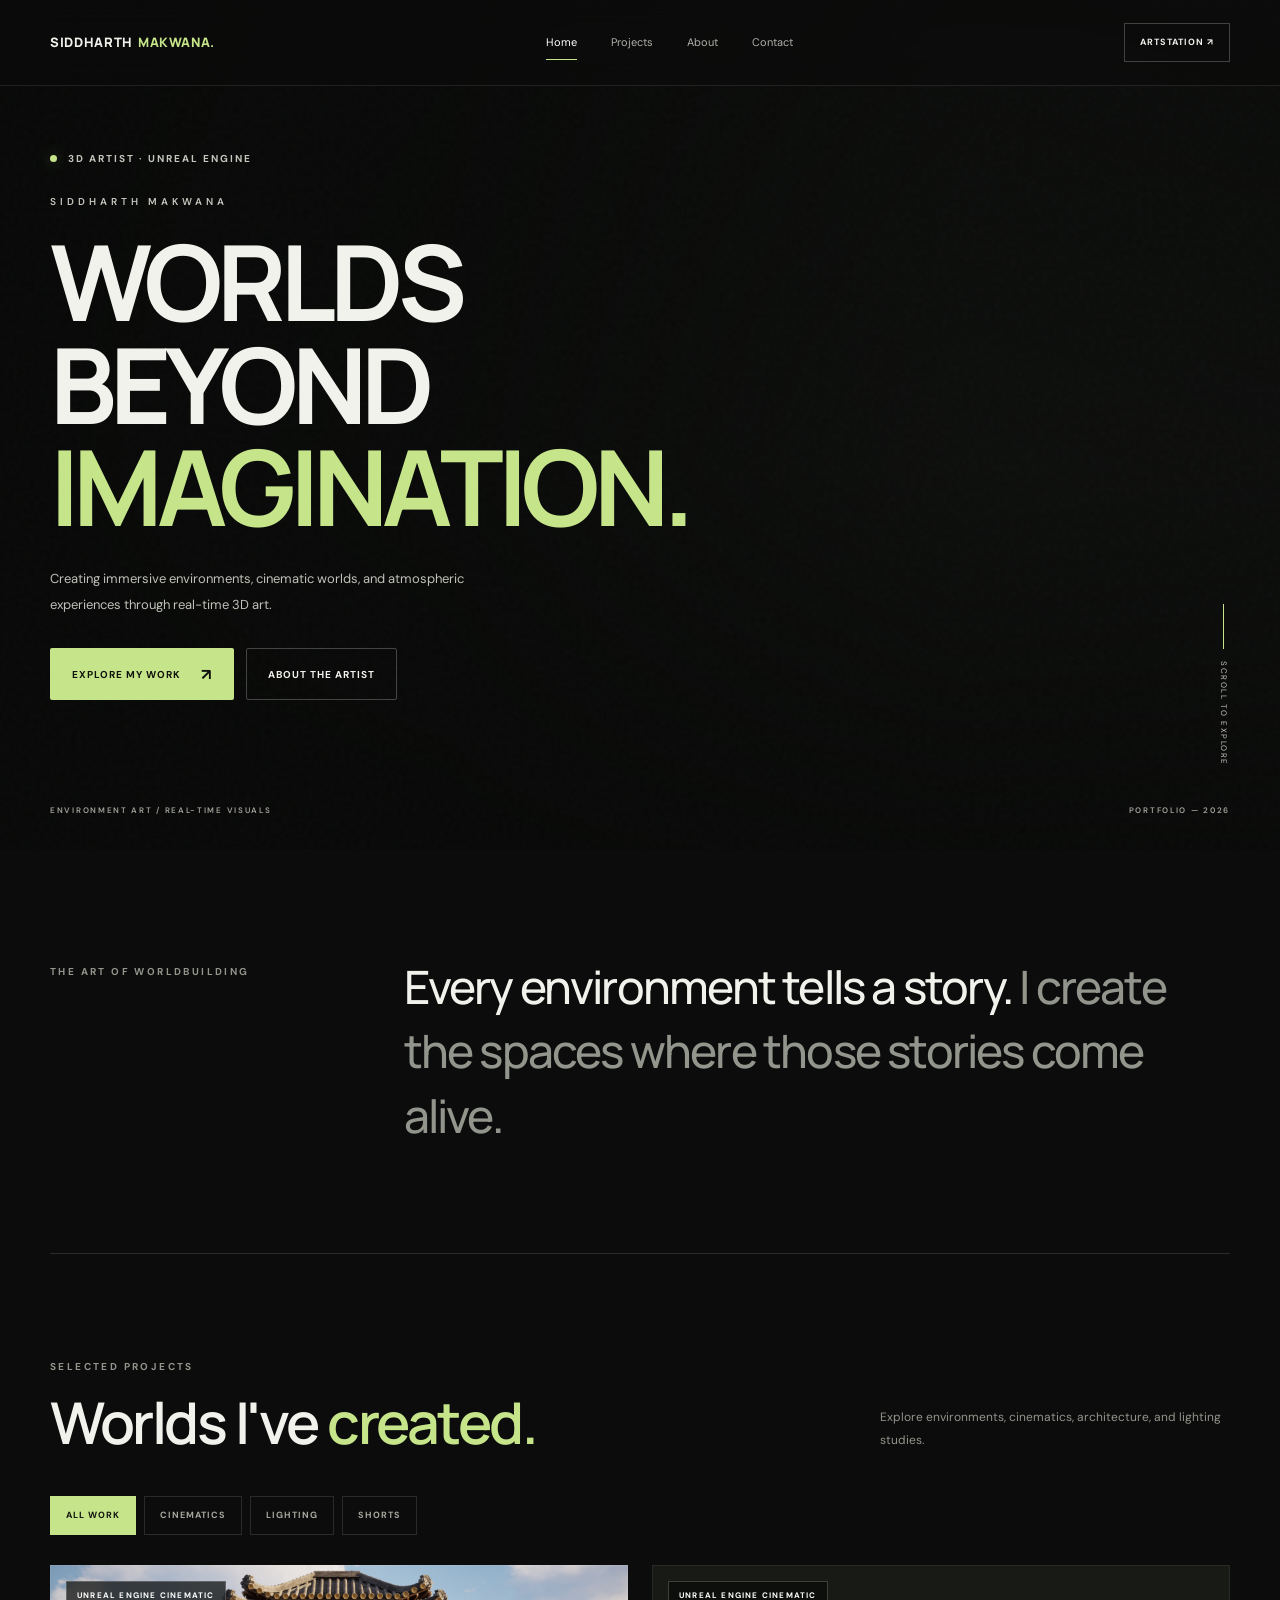
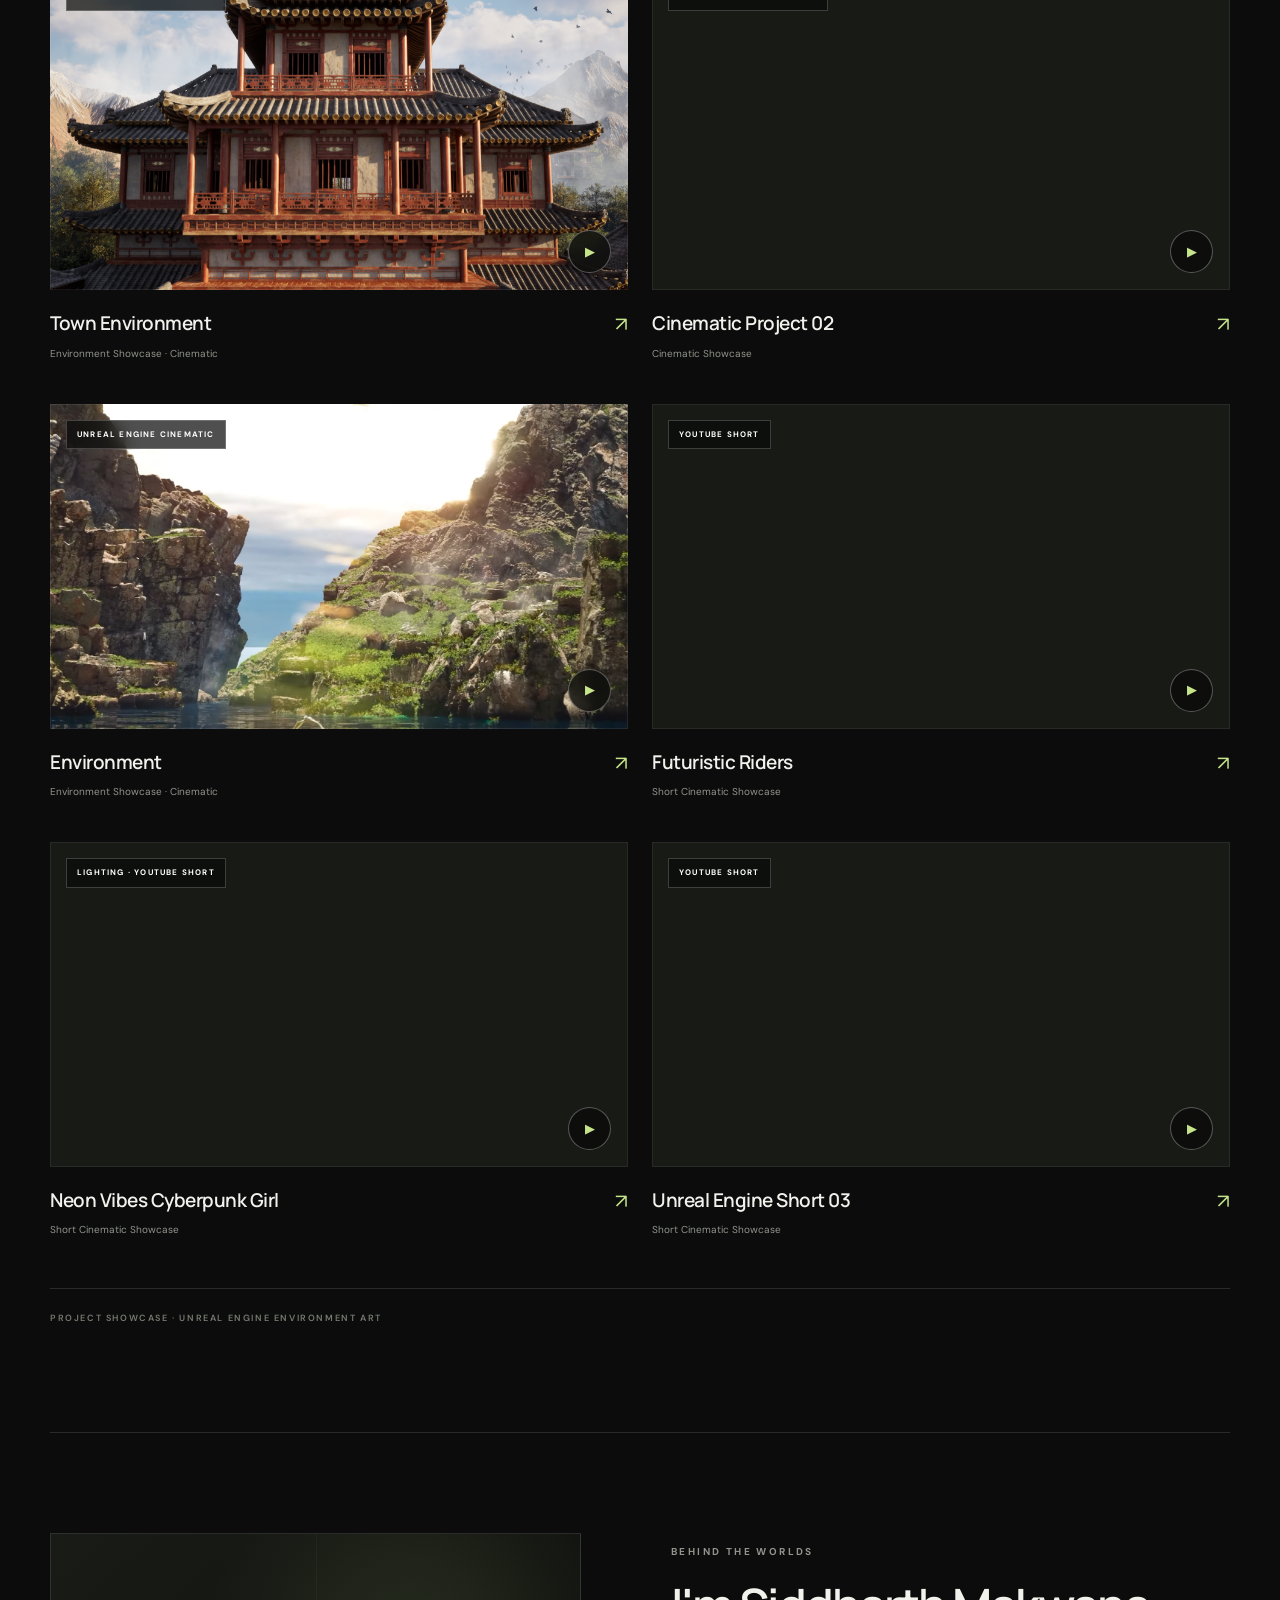
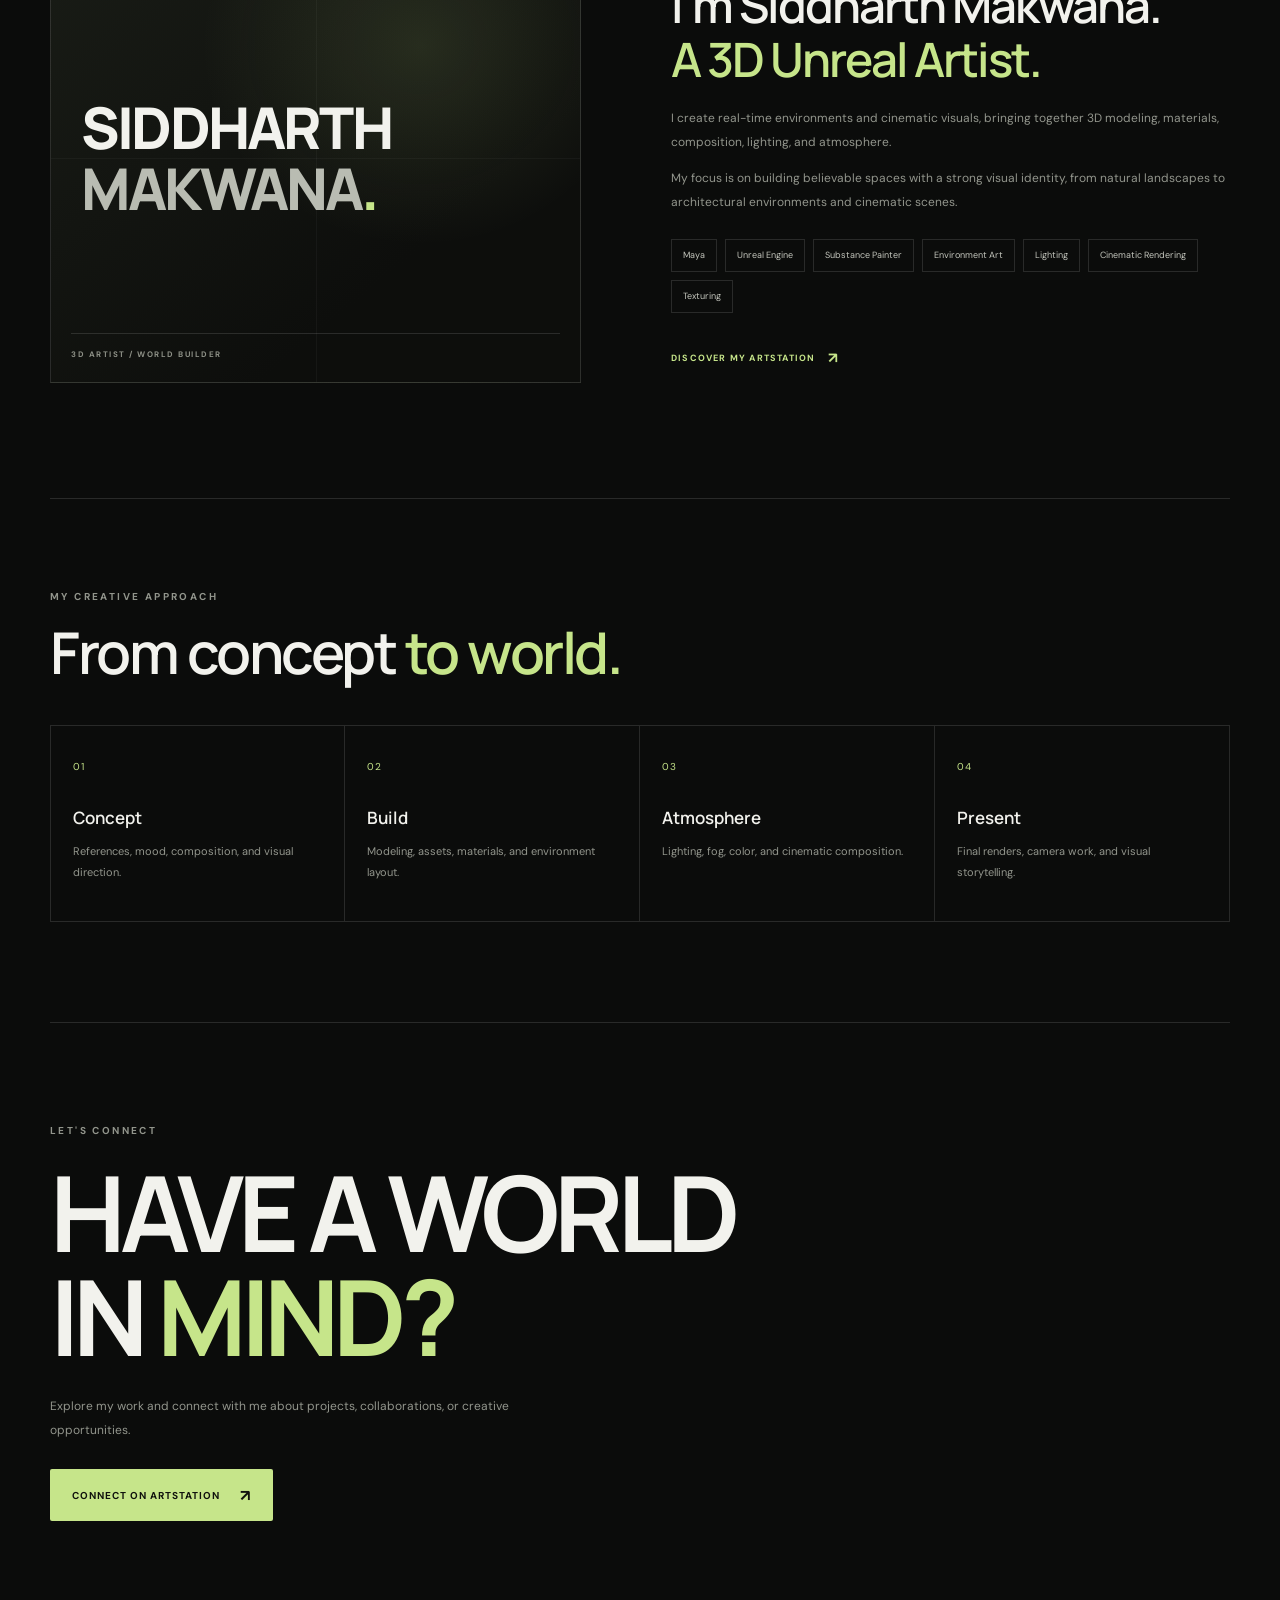
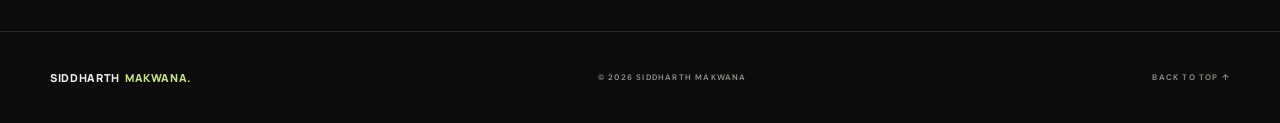
==== index.html @ 39c68ea1 "Initial portfolio upload" ====
<!DOCTYPE html>
<html lang="en">
<head>
  <meta charset="UTF-8">
  <meta name="viewport" content="width=device-width, initial-scale=1">
  <meta name="theme-color" content="#0b0c0b">
  <meta name="description" content="Siddharth Makwana — 3D Environment Artist specializing in Unreal Engine environments and cinematic visuals.">

  <title>Siddharth Makwana | 3D Environment Artist</title>

  <link rel="preconnect" href="https://fonts.googleapis.com">
  <link rel="preconnect" href="https://fonts.gstatic.com" crossorigin>
  <link href="https://fonts.googleapis.com/css2?family=DM+Sans:wght@400;500;600;700&family=Manrope:wght@400;500;600;700;800&display=swap" rel="stylesheet">

  <link rel="stylesheet" href="style.css">
  <script src="script.js" defer></script>
</head>

<body>

  <!-- Loading screen -->
  <div class="site-loader" id="siteLoader">
    <span class="loader-mark">
      SIDDHARTH <span>MAKWANA.</span>
    </span>
    <span class="loader-line"></span>
  </div>

  <!-- Navigation -->
  <header class="navbar">
    <a class="brand" href="#home" aria-label="Siddharth Makwana home">
      <span class="brand-first">SIDDHARTH</span>
      <span class="brand-last">MAKWANA.</span>
    </a>

    <button class="menu-toggle" id="menuToggle"
      aria-label="Open navigation" aria-expanded="false"
      aria-controls="navLinks">
      <span></span>
      <span></span>
    </button>

    <nav class="nav-links" id="navLinks">
      <a href="#home" class="nav-link active">Home</a>
      <a href="#work" class="nav-link">Projects</a>
      <a href="#about" class="nav-link">About</a>
      <a href="#contact" class="nav-link">Contact</a>
    </nav>

    <a class="nav-cta" href="https://www.artstation.com/sidhu3164"
      target="_blank" rel="noopener noreferrer">
      ARTSTATION ↗
    </a>
  </header>

  <main>

    <!-- Cinematic hero -->
    <section class="hero" id="home">
      <div class="hero-background"></div>
      <div class="hero-shade"></div>
      <div class="hero-grain"></div>

      <div class="hero-content">
        <div class="availability">
          <span class="status-dot"></span>
          3D ARTIST · UNREAL ENGINE
        </div>

        <p class="hero-name">SIDDHARTH MAKWANA</p>

        <h1>
          WORLDS<br>
          BEYOND<br>
          <span>IMAGINATION.</span>
        </h1>

        <p class="hero-description">
          Creating immersive environments, cinematic worlds,
          and atmospheric experiences through real-time 3D art.
        </p>

        <div class="hero-actions">
          <a href="#work" class="button button-light">
            EXPLORE MY WORK <span>↗</span>
          </a>
          <a href="#about" class="button button-ghost">
            ABOUT THE ARTIST
          </a>
        </div>
      </div>

      <div class="hero-caption">
        <span>ENVIRONMENT ART / REAL-TIME VISUALS</span>
        <span>PORTFOLIO — 2026</span>
      </div>

      <a href="#work" class="scroll-indicator">
        <span></span>
        SCROLL TO EXPLORE
      </a>
    </section>

    <!-- Introduction -->
    <section class="intro section-shell">
      <p class="eyebrow">THE ART OF WORLDBUILDING</p>
      <p class="intro-copy">
        Every environment tells a story.
        <span>I create the spaces where those stories come alive.</span>
      </p>
    </section>

    <!-- Project gallery -->
    <section class="work section-shell" id="work">
      <div class="section-heading">
        <div>
          <p class="eyebrow">SELECTED PROJECTS</p>
          <h2>Worlds I've <span>created.</span></h2>
        </div>
        <p class="section-description">
          Explore environments, cinematics, architecture,
          and lighting studies.
        </p>
      </div>

      <div class="filter-bar" id="filterBar" aria-label="Filter projects">
        <button class="filter-button active" data-filter="all" aria-pressed="true">ALL WORK</button>    
        <button class="filter-button" data-filter="cinematic" aria-pressed="false">CINEMATICS</button>
        <button class="filter-button" data-filter="lighting" aria-pressed="false">LIGHTING</button>
        <button class="filter-button" data-filter="shorts" aria-pressed="false">SHORTS</button>
      </div>

      <div class="project-grid" id="projectGrid"></div>

      <p class="gallery-note">
        PROJECT SHOWCASE · UNREAL ENGINE ENVIRONMENT ART
      </p>
    </section>

    <!-- Artist profile -->
    <section class="artist section-shell" id="about">
      <div class="artist-visual">
        <div class="artist-name-art">
          <span>SIDDHARTH</span>
          <span>MAKWANA<span class="accent">.</span></span>
        </div>
        <div class="artist-visual-label">3D ARTIST / WORLD BUILDER</div>
      </div>

      <div class="artist-copy">
        <p class="eyebrow">BEHIND THE WORLDS</p>
        <h2>
          I'm Siddharth Makwana.<br>
          <span>A 3D Unreal Artist.</span>
        </h2>

        <p>
          I create real-time environments and cinematic visuals,
          bringing together 3D modeling, materials, composition,
          lighting, and atmosphere.
        </p>

        <p>
          My focus is on building believable spaces with a strong
          visual identity, from natural landscapes to architectural
          environments and cinematic scenes.
        </p>

        <div class="skill-list">
          <span>Maya</span>
          <span>Unreal Engine</span>
          <span>Substance Painter</span>
          <span>Environment Art</span>
          <span>Lighting</span>
          <span>Cinematic Rendering</span>
          <span>Texturing</span>
        </div>

        <a class="text-link" href="https://www.artstation.com/sidhu3164"
          target="_blank" rel="noopener noreferrer">
          DISCOVER MY ARTSTATION <span>↗</span>
        </a>
      </div>
    </section>

    <!-- Creative process -->
    <section class="process section-shell" id="process">
      <div class="section-heading">
        <div>
          <p class="eyebrow">MY CREATIVE APPROACH</p>
          <h2>From concept <span>to world.</span></h2>
        </div>
      </div>

      <div class="process-grid">
        <article class="process-item">
          <span class="process-number">01</span>
          <h3>Concept</h3>
          <p>References, mood, composition, and visual direction.</p>
        </article>

        <article class="process-item">
          <span class="process-number">02</span>
          <h3>Build</h3>
          <p>Modeling, assets, materials, and environment layout.</p>
        </article>

        <article class="process-item">
          <span class="process-number">03</span>
          <h3>Atmosphere</h3>
          <p>Lighting, fog, color, and cinematic composition.</p>
        </article>

        <article class="process-item">
          <span class="process-number">04</span>
          <h3>Present</h3>
          <p>Final renders, camera work, and visual storytelling.</p>
        </article>
      </div>
    </section>

    <!-- Contact -->
    <section class="contact section-shell" id="contact">
      <p class="eyebrow">LET'S CONNECT</p>

      <h2>
        HAVE A WORLD<br>
        IN <span>MIND?</span>
      </h2>

      <p>
        Explore my work and connect with me about projects,
        collaborations, or creative opportunities.
      </p>

      <a class="button button-light"
        href="https://www.artstation.com/sidhu3164"
        target="_blank" rel="noopener noreferrer">
        CONNECT ON ARTSTATION <span>↗</span>
      </a>
    </section>

  </main>

  <!-- Footer -->
  <footer class="footer">
    <a class="brand footer-brand" href="#home">
      <span class="brand-first">SIDDHARTH</span>
      <span class="brand-last">MAKWANA.</span>
    </a>

    <p>© <span id="year"></span> SIDDHARTH MAKWANA</p>
    <a href="#home">BACK TO TOP ↑</a>
  </footer>

  <!-- Project preview modal -->
  <dialog class="project-dialog" id="projectDialog"
    aria-labelledby="dialogTitle">
    <div class="dialog-content">
      <button class="dialog-close" id="dialogClose"
        aria-label="Close project preview">✕</button>

      <img id="dialogImage" src="" alt="" hidden>

      <!-- YouTube replaces the local 3.46 GB video -->
      <iframe id="dialogYouTube"
        title="Town Environment Unreal Engine cinematic"
        src="about:blank"
        allow="autoplay; encrypted-media; picture-in-picture; gyroscope; accelerometer"
        referrerpolicy="strict-origin-when-cross-origin"
        allowfullscreen
        hidden></iframe>

      <div class="dialog-details">
        <p class="eyebrow" id="dialogCategory"></p>
        <h2 id="dialogTitle"></h2>
        <p id="dialogDescription"></p>
        <p class="dialog-tools" id="dialogTools"></p>
      </div>
    </div>
  </dialog>

</body>
</html>
---- style.css ----
/* ========================================
   ROOT & GLOBAL STYLES
   ======================================== */

:root {
  --bg: #0b0c0b;
  --surface: #121411;
  --surface-light: #191b17;
  --text: #f2f2ed;
  --muted: #92958c;
  --accent: #c6e58a;
  --border: rgba(255, 255, 255, 0.12);
  --heading: "Manrope", sans-serif;
  --body: "DM Sans", sans-serif;
  --width: 1280px;
}

* {
  box-sizing: border-box;
}

html {
  scroll-behavior: smooth;
  scroll-padding-top: 100px;
}

body {
  margin: 0;
  overflow-x: hidden;
  background: var(--bg);
  color: var(--text);
  font-family: var(--body);
  line-height: 1.7;
}

body.modal-open {
  overflow: hidden;
}

a {
  color: inherit;
  text-decoration: none;
}

button {
  font: inherit;
}

button,
a {
  -webkit-tap-highlight-color: transparent;
}

img {
  display: block;
  max-width: 100%;
}

[hidden] {
  display: none !important;
}

button:focus-visible,
a:focus-visible {
  outline: 2px solid var(--accent);
  outline-offset: 5px;
}

::selection {
  color: var(--bg);
  background: var(--accent);
}

h1,
h2,
h3,
p {
  overflow-wrap: anywhere;
}

h1,
h2,
h3 {
  font-family: var(--heading);
}

h2 {
  margin: 0;
  font-size: clamp(34px, 4.5vw, 59px);
  font-weight: 600;
  letter-spacing: -2.5px;
  line-height: 1.14;
}

h2 span {
  color: var(--accent);
}

.section-shell {
  width: min(var(--width), calc(100% - 100px));
  margin-inline: auto;
}

.eyebrow {
  margin: 0 0 20px;
  color: var(--muted);
  font-size: 10px;
  font-weight: 700;
  letter-spacing: 2.4px;
  line-height: 1.6;
}

/* ========================================
   BUTTONS
   ======================================== */

.button {
  display: inline-flex;
  min-height: 52px;
  align-items: center;
  justify-content: center;
  gap: 20px;
  padding: 0 21px;
  border: 1px solid transparent;
  border-radius: 2px;
  font-size: 10px;
  font-weight: 700;
  letter-spacing: 1px;
  transition:
    transform 0.25s ease,
    background 0.25s ease,
    border-color 0.25s ease;
}

.button:hover {
  transform: translateY(-3px);
}

.button span {
  font-size: 16px;
}

.button-light {
  color: #10120d;
  background: var(--accent);
}

.button-light:hover {
  background: #d8f4a6;
}

.button-ghost {
  border-color: rgba(255, 255, 255, 0.24);
  color: var(--text);
  background: transparent;
}

.button-ghost:hover {
  border-color: var(--accent);
}

/* ========================================
   LOADER
   ======================================== */

.site-loader {
  position: fixed;
  z-index: 1000;
  inset: 0;
  display: flex;
  flex-direction: column;
  align-items: center;
  justify-content: center;
  gap: 22px;
  background: var(--bg);
  transition: opacity 0.6s ease, visibility 0.6s ease;
}

.site-loader.is-hidden {
  visibility: hidden;
  opacity: 0;
  pointer-events: none;
}

.loader-mark {
  font-family: var(--heading);
  font-size: clamp(17px, 3vw, 25px);
  font-weight: 800;
  letter-spacing: 2px;
}

.loader-mark span {
  color: var(--accent);
}

.loader-line {
  width: 130px;
  height: 2px;
  overflow: hidden;
  background: #252820;
}

.loader-line::after {
  display: block;
  width: 45%;
  height: 100%;
  background: var(--accent);
  content: "";
  animation: loaderProgress 1.1s ease-in-out infinite alternate;
}

/* ========================================
   NAVIGATION
   ======================================== */

.navbar {
  position: absolute;
  z-index: 100;
  top: 0;
  left: 0;
  display: flex;
  width: 100%;
  min-height: 86px;
  align-items: center;
  justify-content: space-between;
  gap: 30px;
  padding: 0 max(50px, calc((100% - var(--width)) / 2));
  border-bottom: 1px solid rgba(255, 255, 255, 0.09);
  background: rgba(11, 12, 11, 0.48);
  backdrop-filter: blur(14px);
}

.brand {
  display: inline-flex;
  flex-shrink: 0;
  gap: 5px;
  font-family: var(--heading);
  font-size: 13px;
  font-weight: 800;
  letter-spacing: 0.65px;
  line-height: 1.3;
}

.brand-last {
  color: var(--accent);
}

.nav-links {
  display: flex;
  align-items: center;
  gap: 34px;
}

.nav-link {
  position: relative;
  padding: 10px 0;
  color: #b0b1aa;
  font-size: 11px;
  transition: color 0.2s ease;
}

.nav-link:hover,
.nav-link.active {
  color: white;
}

.nav-link.active::after {
  position: absolute;
  right: 0;
  bottom: 2px;
  left: 0;
  height: 1px;
  background: var(--accent);
  content: "";
}

.nav-cta {
  padding: 11px 15px;
  border: 1px solid rgba(255, 255, 255, 0.22);
  font-size: 9px;
  font-weight: 700;
  letter-spacing: 1px;
  transition: border-color 0.2s ease, color 0.2s ease;
}

.nav-cta:hover {
  border-color: var(--accent);
  color: var(--accent);
}

.menu-toggle {
  display: none;
  width: 42px;
  height: 42px;
  padding: 9px;
  border: 1px solid var(--border);
  background: rgba(0, 0, 0, 0.2);
  cursor: pointer;
}

.menu-toggle span {
  display: block;
  height: 1px;
  margin: 6px 0;
  background: white;
}

/* ========================================
   HERO
   ======================================== */

.hero {
  position: relative;
  display: flex;
  min-height: min(850px, 100svh);
  align-items: center;
  overflow: hidden;
  padding: 145px max(50px, calc((100% - var(--width)) / 2));
  isolation: isolate;
  background: #10120f;
}

.hero-background {
  position: absolute;
  z-index: -3;
  inset: 0;
  background:
    url("https://images.unsplash.com/photo-1519608487953-e999c86e7455?auto=format&fit=crop&w=2400&q=90")
    center 48% / cover no-repeat;
  transform: scale(1.02);
  animation: heroZoom 1.8s ease-out both;
}

.hero-shade {
  position: absolute;
  z-index: -2;
  inset: 0;
  background:
    linear-gradient(
      90deg,
      rgba(7, 8, 7, 0.97) 0%,
      rgba(7, 8, 7, 0.84) 35%,
      rgba(7, 8, 7, 0.36) 75%,
      rgba(7, 8, 7, 0.42) 100%
    ),
    linear-gradient(
      0deg,
      rgba(7, 8, 7, 0.84),
      transparent 45%,
      rgba(7, 8, 7, 0.4)
    );
}

.hero-grain {
  position: absolute;
  z-index: -1;
  inset: 0;
  opacity: 0.12;
  pointer-events: none;
  background-image: url("data:image/svg+xml,%3Csvg viewBox='0 0 180 180' xmlns='http://www.w3.org/2000/svg'%3E%3Cfilter id='n'%3E%3CfeTurbulence type='fractalNoise' baseFrequency='.9' numOctaves='3' stitchTiles='stitch'/%3E%3C/filter%3E%3Crect width='100%25' height='100%25' filter='url(%23n)' opacity='.22'/%3E%3C/svg%3E");
}

.hero-content {
  position: relative;
  z-index: 2;
  width: min(790px, 100%);
  animation: heroTextIn 0.9s ease both;
}

.availability {
  display: flex;
  align-items: center;
  gap: 11px;
  margin-bottom: 26px;
  color: #c5c7be;
  font-size: 10px;
  font-weight: 700;
  letter-spacing: 2px;
}

.status-dot {
  width: 7px;
  height: 7px;
  flex: 0 0 7px;
  border-radius: 50%;
  background: var(--accent);
  box-shadow: 0 0 15px rgba(198, 229, 138, 0.4);
}

.hero-name {
  margin: 0 0 20px;
  color: #c5c7be;
  font-size: 10px;
  font-weight: 600;
  letter-spacing: 4px;
}

.hero h1 {
  margin: 0;
  font-size: clamp(60px, 8.2vw, 112px);
  font-weight: 700;
  letter-spacing: -6px;
  line-height: 0.98;
}

.hero h1 span {
  color: var(--accent);
}

.hero-description {
  max-width: 475px;
  margin: 28px 0 30px;
  color: #c0c1ba;
  font-size: 13px;
  line-height: 2;
}

.hero-actions {
  display: flex;
  flex-wrap: wrap;
  gap: 12px;
}

.hero-caption {
  position: absolute;
  right: max(50px, calc((100% - var(--width)) / 2));
  bottom: 32px;
  left: max(50px, calc((100% - var(--width)) / 2));
  display: flex;
  justify-content: space-between;
  gap: 20px;
  color: #a2a49b;
  font-size: 8px;
  font-weight: 600;
  letter-spacing: 1.7px;
}

.scroll-indicator {
  position: absolute;
  right: max(50px, calc((100% - var(--width)) / 2));
  bottom: 85px;
  display: flex;
  align-items: center;
  gap: 12px;
  color: #c5c7be;
  font-size: 8px;
  letter-spacing: 1.5px;
  writing-mode: vertical-rl;
}

.scroll-indicator span {
  width: 1px;
  height: 45px;
  background: var(--accent);
}

/* ========================================
   INTRODUCTION
   ======================================== */

.intro {
  display: grid;
  grid-template-columns: 0.55fr 1.45fr;
  align-items: start;
  gap: 40px;
  padding-block: 105px;
  border-bottom: 1px solid var(--border);
}

.intro .eyebrow {
  margin-top: 9px;
}

.intro-copy {
  max-width: 800px;
  margin: 0;
  font-family: var(--heading);
  font-size: clamp(26px, 3.8vw, 46px);
  font-weight: 500;
  letter-spacing: -1.8px;
  line-height: 1.4;
}

.intro-copy span {
  color: var(--muted);
}

/* ========================================
   PROJECT GALLERY
   ======================================== */

.work {
  padding-block: 105px;
}

.section-heading {
  display: flex;
  align-items: flex-end;
  justify-content: space-between;
  gap: 40px;
  margin-bottom: 40px;
}

.section-heading .eyebrow {
  margin-bottom: 15px;
}

.section-description {
  max-width: 350px;
  margin: 0 0 4px;
  color: var(--muted);
  font-size: 12px;
  line-height: 1.9;
}

.filter-bar {
  display: flex;
  flex-wrap: wrap;
  gap: 8px;
  margin-bottom: 30px;
}

.filter-button {
  padding: 11px 15px;
  border: 1px solid var(--border);
  color: #a6a89f;
  background: transparent;
  font-size: 9px;
  font-weight: 700;
  letter-spacing: 1px;
  cursor: pointer;
  transition:
    color 0.2s ease,
    border-color 0.2s ease,
    background 0.2s ease;
}

.filter-button:hover {
  border-color: rgba(198, 229, 138, 0.6);
  color: white;
}

.filter-button.active {
  border-color: var(--accent);
  color: #11130e;
  background: var(--accent);
}

.project-grid {
  display: grid;
  grid-template-columns: repeat(2, minmax(0, 1fr));
  gap: 42px 24px;
}

.project-card {
  min-width: 0;
  animation: cardIn 0.45s ease both;
}

.project-open {
  display: block;
  width: 100%;
  padding: 0;
  border: 0;
  color: inherit;
  text-align: left;
  background: transparent;
  cursor: pointer;
}

/* Default gallery thumbnails: landscape 16:9 */

.project-thumbnail {
  position: relative;
  width: 100%;
  aspect-ratio: 16 / 9;
  overflow: hidden;
  background: #181a16;
}

/* Shorts filter: portrait 9:16 */

body.shorts-filter-active .project-thumbnail {
  aspect-ratio: 9 / 16;
}

.project-thumbnail img {
  display: block;
  width: 100%;
  height: 100%;
  object-fit: cover;
  object-position: center;
  transition:
    transform 0.7s cubic-bezier(0.2, 0.65, 0.3, 1),
    opacity 0.3s ease;
}

.project-open:hover .project-thumbnail img {
  transform: scale(1.045);
}

.project-thumbnail::after {
  position: absolute;
  inset: 0;
  border: 1px solid rgba(255, 255, 255, 0.07);
  content: "";
  pointer-events: none;
}

.project-type {
  position: absolute;
  z-index: 2;
  top: 16px;
  left: 16px;
  max-width: calc(100% - 32px);
  padding: 7px 10px;
  border: 1px solid rgba(255, 255, 255, 0.2);
  color: white;
  background: rgba(11, 12, 11, 0.72);
  font-size: 8px;
  font-weight: 700;
  letter-spacing: 1.2px;
  backdrop-filter: blur(8px);
}

.project-overlay {
  position: absolute;
  inset: 0;
  display: grid;
  place-items: center;
  background: rgba(7, 8, 7, 0.3);
  opacity: 0;
  transition: opacity 0.3s ease;
}

.project-open:hover .project-overlay,
.project-open:focus-visible .project-overlay {
  opacity: 1;
}

.view-project {
  display: grid;
  width: 52px;
  height: 52px;
  place-items: center;
  border: 1px solid rgba(255, 255, 255, 0.7);
  border-radius: 50%;
  color: white;
  font-size: 22px;
}

.play-indicator {
  position: absolute;
  z-index: 2;
  right: 17px;
  bottom: 17px;
  display: grid;
  width: 43px;
  height: 43px;
  place-items: center;
  border: 1px solid rgba(255, 255, 255, 0.3);
  border-radius: 50%;
  color: var(--accent);
  background: rgba(11, 12, 11, 0.78);
  font-size: 13px;
  backdrop-filter: blur(8px);
}

.project-info {
  display: flex;
  align-items: flex-start;
  justify-content: space-between;
  gap: 20px;
  padding-top: 17px;
}

.project-info h3 {
  margin: 0;
  font-size: 19px;
  font-weight: 600;
  letter-spacing: -0.5px;
}

.project-info p {
  margin: 5px 0 0;
  color: var(--muted);
  font-size: 10px;
}

.project-arrow {
  flex-shrink: 0;
  color: var(--accent);
  font-size: 20px;
  transition: transform 0.2s ease;
}

.project-open:hover .project-arrow {
  transform: translate(3px, -3px);
}

.gallery-note {
  margin: 50px 0 0;
  padding-top: 22px;
  border-top: 1px solid var(--border);
  color: #777a70;
  font-size: 9px;
  font-weight: 600;
  letter-spacing: 1.6px;
}

/* ========================================
   ARTIST PROFILE
   ======================================== */

.artist {
  display: grid;
  grid-template-columns: 0.95fr 1fr;
  align-items: center;
  gap: 90px;
  padding-block: 100px 115px;
  border-top: 1px solid var(--border);
}

.artist-visual {
  position: relative;
  display: flex;
  min-height: 450px;
  flex-direction: column;
  justify-content: center;
  overflow: hidden;
  padding: 30px;
  border: 1px solid var(--border);
  background:
    radial-gradient(
      ellipse at 70% 25%,
      rgba(198, 229, 138, 0.12),
      transparent 42%
    ),
    linear-gradient(140deg, #191c16, #0d0e0c 70%);
}

.artist-visual::before {
  position: absolute;
  inset: 0 0 0 50%;
  border-left: 1px solid rgba(255, 255, 255, 0.035);
  content: "";
}

.artist-visual::after {
  position: absolute;
  top: 50%;
  right: 0;
  left: 0;
  border-top: 1px solid rgba(255, 255, 255, 0.035);
  content: "";
}

.artist-name-art {
  position: relative;
  z-index: 1;
  display: flex;
  flex-direction: column;
  font-family: var(--heading);
  font-size: clamp(31px, 4.5vw, 59px);
  font-weight: 800;
  letter-spacing: -2.8px;
  line-height: 1.05;
}

.artist-name-art > span:nth-child(2) {
  color: #b9bcb2;
}

.artist-name-art .accent {
  color: var(--accent);
}

.artist-visual-label {
  position: absolute;
  right: 20px;
  bottom: 20px;
  left: 20px;
  padding-top: 14px;
  border-top: 1px solid var(--border);
  color: #8e9187;
  font-size: 8px;
  font-weight: 700;
  letter-spacing: 1.5px;
}

.artist-copy .eyebrow {
  margin-bottom: 18px;
}

.artist-copy h2 {
  font-size: clamp(32px, 3.7vw, 48px);
  letter-spacing: -2px;
}

.artist-copy > p:not(.eyebrow) {
  color: var(--muted);
  font-size: 12px;
  line-height: 2;
}

.artist-copy > p:nth-of-type(2) {
  margin-top: 20px;
}

.skill-list {
  display: flex;
  flex-wrap: wrap;
  gap: 8px;
  margin: 25px 0 29px;
}

.skill-list span {
  padding: 8px 11px;
  border: 1px solid var(--border);
  color: #c4c6bd;
  font-size: 9px;
}

.text-link {
  display: inline-flex;
  align-items: center;
  gap: 13px;
  color: var(--accent);
  font-size: 9px;
  font-weight: 700;
  letter-spacing: 1.2px;
}

.text-link span {
  font-size: 15px;
}

/* ========================================
   PROCESS
   ======================================== */

.process {
  padding-block: 90px 100px;
  border-top: 1px solid var(--border);
}

.process-grid {
  display: grid;
  grid-template-columns: repeat(4, minmax(0, 1fr));
  margin-top: 38px;
  border-block: 1px solid var(--border);
}

.process-item {
  min-height: 195px;
  padding: 25px 22px;
  border-right: 1px solid var(--border);
  transition: background 0.25s ease;
}

.process-item:first-child {
  border-left: 1px solid var(--border);
}

.process-item:hover {
  background: rgba(198, 229, 138, 0.035);
}

.process-number {
  color: var(--accent);
  font-size: 10px;
  letter-spacing: 1px;
}

.process-item h3 {
  margin: 25px 0 9px;
  font-size: 17px;
  font-weight: 600;
}

.process-item p {
  margin: 0;
  color: var(--muted);
  font-size: 11px;
  line-height: 1.9;
}

/* ========================================
   CONTACT
   ======================================== */

.contact {
  padding-block: 100px 110px;
  border-top: 1px solid var(--border);
}

.contact .eyebrow {
  margin-bottom: 22px;
}

.contact h2 {
  font-size: clamp(58px, 8.5vw, 105px);
  font-weight: 700;
  letter-spacing: -6px;
  line-height: 0.99;
}

.contact > p:not(.eyebrow) {
  max-width: 460px;
  margin: 25px 0 27px;
  color: var(--muted);
  font-size: 12px;
  line-height: 2;
}

/* ========================================
   FOOTER
   ======================================== */

.footer {
  display: flex;
  min-height: 92px;
  align-items: center;
  justify-content: space-between;
  gap: 20px;
  padding: 20px max(50px, calc((100% - var(--width)) / 2));
  border-top: 1px solid var(--border);
}

.footer p,
.footer > a:last-child {
  margin: 0;
  color: var(--muted);
  font-size: 8px;
  font-weight: 600;
  letter-spacing: 1.2px;
}

.footer > a:last-child:hover {
  color: var(--accent);
}

.footer-brand {
  font-size: 11px;
}

/* ========================================
   VIDEO PREVIEW MODAL
   ======================================== */

.project-dialog {
  width: min(900px, calc(100% - 32px));
  max-width: none;
  max-height: 90vh;
  padding: 0;
  overflow: auto;
  border: 1px solid rgba(255, 255, 255, 0.15);
  color: var(--text);
  background: #10110f;
}

.project-dialog::backdrop {
  background: rgba(0, 0, 0, 0.88);
  backdrop-filter: blur(9px);
}

.dialog-content {
  position: relative;
}

.dialog-close {
  position: absolute;
  z-index: 5;
  top: 14px;
  right: 14px;
  display: grid;
  width: 38px;
  height: 38px;
  place-items: center;
  border: 1px solid rgba(255, 255, 255, 0.3);
  border-radius: 50%;
  color: white;
  background: rgba(0, 0, 0, 0.75);
  font-size: 15px;
  cursor: pointer;
}

#dialogImage,
#dialogYouTube {
  display: block;
  width: 100%;
  aspect-ratio: 16 / 9;
  height: auto;
  border: 0;
  background: #080908;
  object-fit: contain;
}

/* Portrait aspect ratio applies only to the video modal. */

#dialogYouTube.short-video {
  width: min(400px, 90vw);
  aspect-ratio: 9 / 16;
  height: auto;
  margin-inline: auto;
}

#dialogYouTube[hidden],
#dialogImage[hidden] {
  display: none !important;
}

.dialog-details {
  padding: 27px 30px 32px;
}

.dialog-details .eyebrow {
  margin-bottom: 12px;
}

.dialog-details h2 {
  font-size: clamp(26px, 4vw, 39px);
  letter-spacing: -1.5px;
}

.dialog-details > p:not(.eyebrow):not(.dialog-tools) {
  color: var(--muted);
  font-size: 12px;
  line-height: 1.9;
}

.dialog-tools {
  margin: 15px 0 0;
  color: var(--accent);
  font-size: 10px;
  line-height: 1.8;
}

/* ========================================
   ANIMATIONS
   ======================================== */

@keyframes loaderProgress {
  from {
    transform: translateX(-110%);
  }

  to {
    transform: translateX(220%);
  }
}

@keyframes heroZoom {
  from {
    transform: scale(1.07);
  }

  to {
    transform: scale(1.02);
  }
}

@keyframes heroTextIn {
  from {
    opacity: 0;
    transform: translateY(15px);
  }

  to {
    opacity: 1;
    transform: translateY(0);
  }
}

@keyframes cardIn {
  from {
    opacity: 0;
    transform: translateY(10px);
  }

  to {
    opacity: 1;
    transform: translateY(0);
  }
}

/* ========================================
   TABLET
   ======================================== */

@media (max-width: 1000px) {
  .section-shell {
    width: calc(100% - 60px);
  }

  .navbar {
    padding-inline: 30px;
  }

  .hero {
    padding-right: 60px;
    padding-left: 60px;
  }

  .hero-caption {
    right: 60px;
    left: 60px;
  }

  .scroll-indicator {
    right: 25px;
  }

  .artist {
    gap: 45px;
  }

  .artist-visual {
    min-height: 380px;
  }

  .process-grid {
    grid-template-columns: repeat(2, minmax(0, 1fr));
  }

  .process-item:nth-child(3) {
    border-left: 1px solid var(--border);
  }

  .process-item:nth-child(n + 3) {
    border-top: 1px solid var(--border);
  }
}

/* ========================================
   MOBILE
   ======================================== */

@media (max-width: 700px) {
  html {
    scroll-padding-top: 75px;
  }

  .section-shell {
    width: calc(100% - 36px);
  }

  .navbar {
    min-height: 72px;
    padding-inline: 18px;
    gap: 12px;
  }

  .brand {
    font-size: 11px;
    gap: 4px;
  }

  .menu-toggle {
    display: block;
    margin-left: auto;
  }

  .nav-cta {
    display: none;
  }

  .nav-links {
    position: absolute;
    top: 100%;
    right: 0;
    left: 0;
    display: none;
    flex-direction: column;
    align-items: stretch;
    gap: 0;
    padding: 10px 18px 20px;
    border-bottom: 1px solid var(--border);
    background: rgba(11, 12, 11, 0.98);
  }

  .nav-links.is-open {
    display: flex;
  }

  .nav-link {
    padding: 13px 0;
    border-bottom: 1px solid rgba(255, 255, 255, 0.06);
  }

  .nav-link.active::after {
    right: auto;
    width: 28px;
  }

  .hero {
    min-height: 100svh;
    align-items: center;
    padding: 130px 22px 135px;
  }

  .hero-background {
    background-position: 58% center;
  }

  .hero-shade {
    background:
      linear-gradient(
        90deg,
        rgba(7, 8, 7, 0.9),
        rgba(7, 8, 7, 0.43)
      ),
      linear-gradient(
        0deg,
        rgba(7, 8, 7, 0.88),
        transparent 75%
      );
  }

  .availability {
    font-size: 8px;
    letter-spacing: 1.5px;
  }

  .hero-name {
    font-size: 8px;
    letter-spacing: 2.5px;
  }

  .hero h1 {
    font-size: clamp(47px, 12vw, 74px);
    letter-spacing: -3px;
  }

  .hero-description {
    max-width: 360px;
    font-size: 12px;
  }

  .hero-actions {
    align-items: flex-start;
    flex-direction: column;
  }

  .hero-caption {
    right: 20px;
    bottom: 23px;
    left: 20px;
    font-size: 7px;
    letter-spacing: 1px;
  }

  .scroll-indicator {
    right: 18px;
    bottom: 105px;
    font-size: 7px;
  }

  .intro {
    grid-template-columns: 1fr;
    gap: 12px;
    padding-block: 70px;
  }

  .intro-copy {
    font-size: clamp(27px, 7.5vw, 39px);
    letter-spacing: -1px;
  }

  .work {
    padding-block: 75px;
  }

  .section-heading {
    display: block;
    margin-bottom: 28px;
  }

  .section-description {
    margin-top: 18px;
  }

  .filter-bar {
    gap: 7px;
    margin-bottom: 24px;
  }

  .filter-button {
    padding: 9px 10px;
    font-size: 8px;
    letter-spacing: 0.7px;
  }

  .project-grid {
    grid-template-columns: 1fr;
    gap: 30px;
  }

  /* Mobile default gallery thumbnails remain landscape. */

  .project-thumbnail {
    aspect-ratio: 16 / 9;
  }

  /* Shorts remain portrait on mobile. */

  body.shorts-filter-active .project-thumbnail {
    aspect-ratio: 9 / 16;
  }

  .project-info h3 {
    font-size: 17px;
  }

  .gallery-note {
    font-size: 8px;
    line-height: 1.9;
  }

  .artist {
    grid-template-columns: 1fr;
    gap: 40px;
    padding-block: 75px 80px;
  }

  .artist-visual {
    min-height: 310px;
    padding: 22px;
  }

  .artist-name-art {
    font-size: clamp(38px, 10vw, 55px);
  }

  .artist-copy h2 {
    font-size: clamp(31px, 8vw, 42px);
  }

  .process {
    padding-block: 75px;
  }

  .process-grid {
    grid-template-columns: 1fr;
    margin-top: 27px;
  }

  .process-item,
  .process-item:first-child,
  .process-item:nth-child(3) {
    min-height: auto;
    padding: 21px 17px;
    border: 0;
    border-bottom: 1px solid var(--border);
  }

  .process-item:last-child {
    border-bottom: 0;
  }

  .process-item h3 {
    margin-top: 12px;
  }

  .contact {
    padding-block: 75px 80px;
  }

  .contact h2 {
    font-size: clamp(49px, 12vw, 74px);
    letter-spacing: -3px;
  }

  .footer {
    align-items: flex-start;
    flex-direction: column;
    gap: 12px;
    padding: 25px 18px;
  }

  .footer p {
    order: 3;
  }

  .dialog-details {
    padding: 22px 18px 25px;
  }

  .dialog-close {
    top: 8px;
    right: 8px;
    width: 33px;
    height: 33px;
  }

  #dialogYouTube.short-video {
    width: min(400px, 100%);
  }
}

/* ========================================
   ACCESSIBILITY
   ======================================== */

@media (prefers-reduced-motion: reduce) {
  *,
  *::before,
  *::after {
    scroll-behavior: auto !important;
    animation-duration: 0.01ms !important;
    animation-iteration-count: 1 !important;
    transition-duration: 0.01ms !important;
  }
}
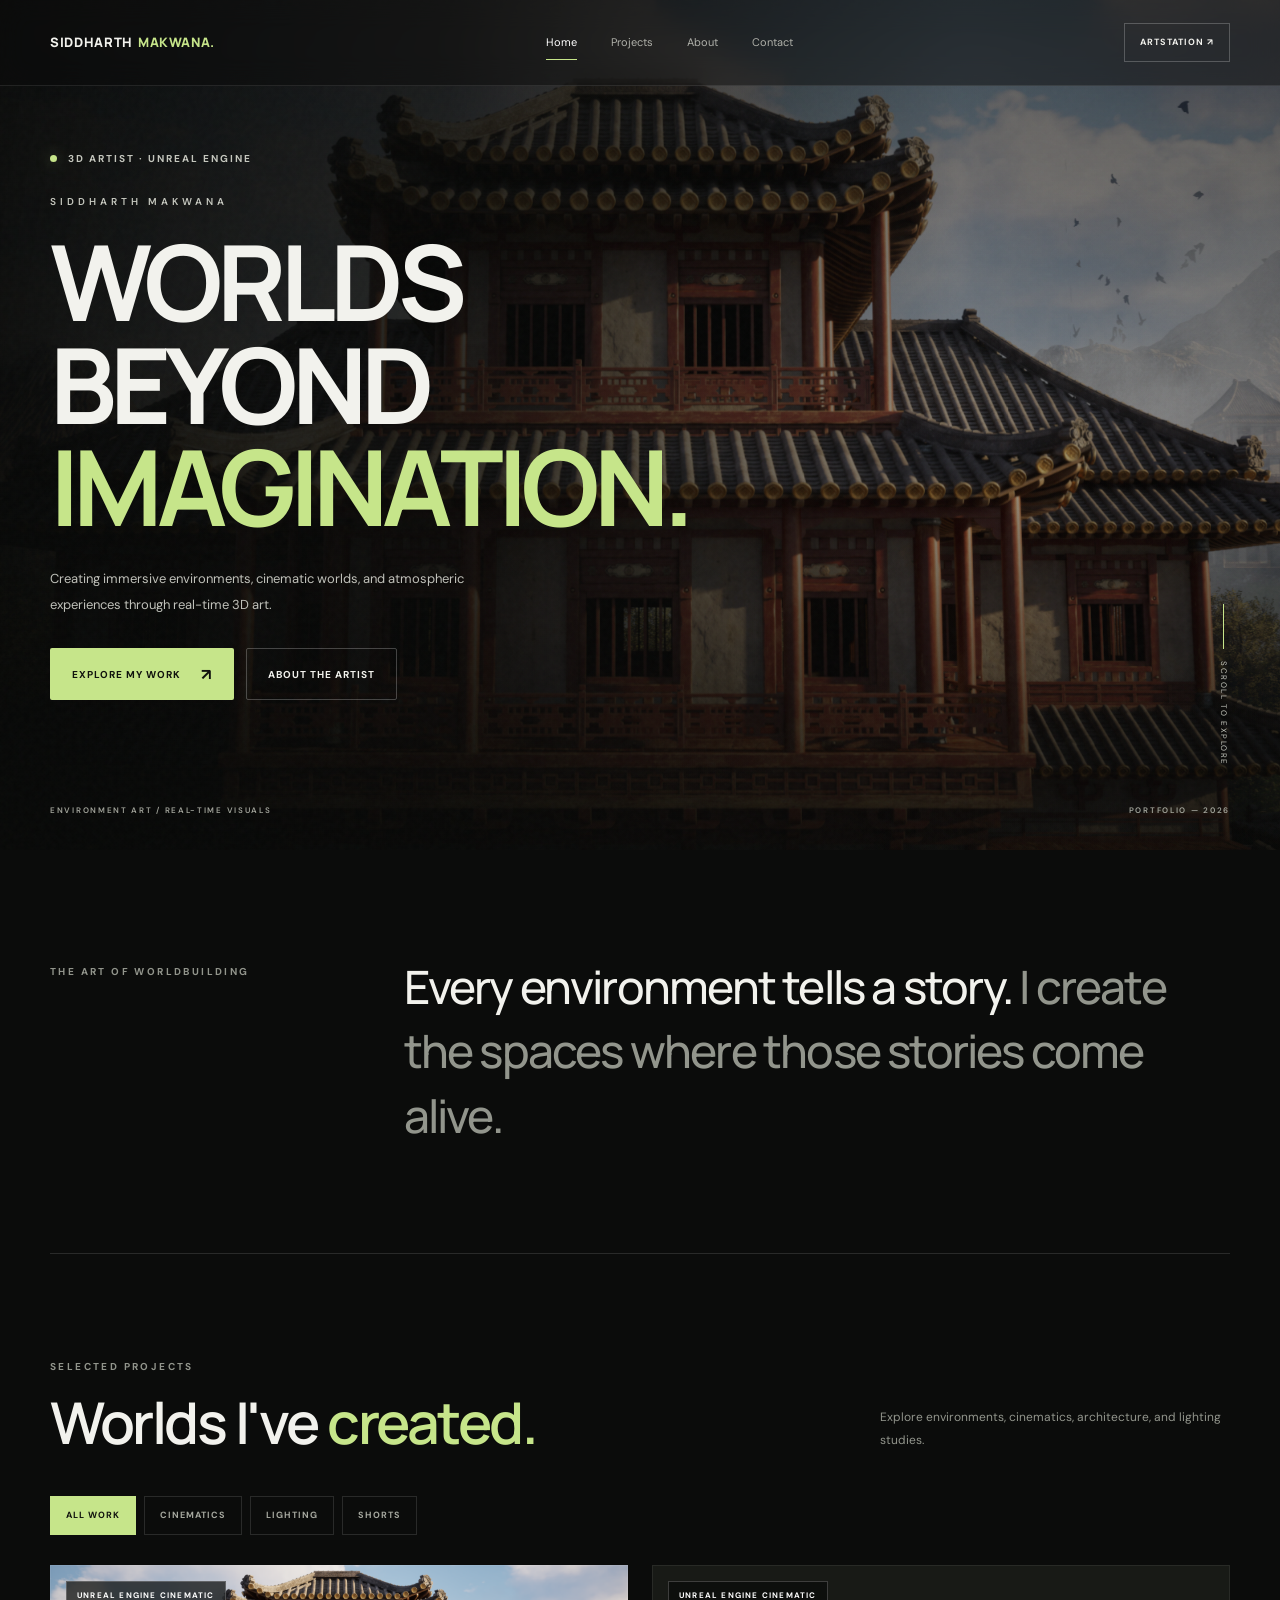
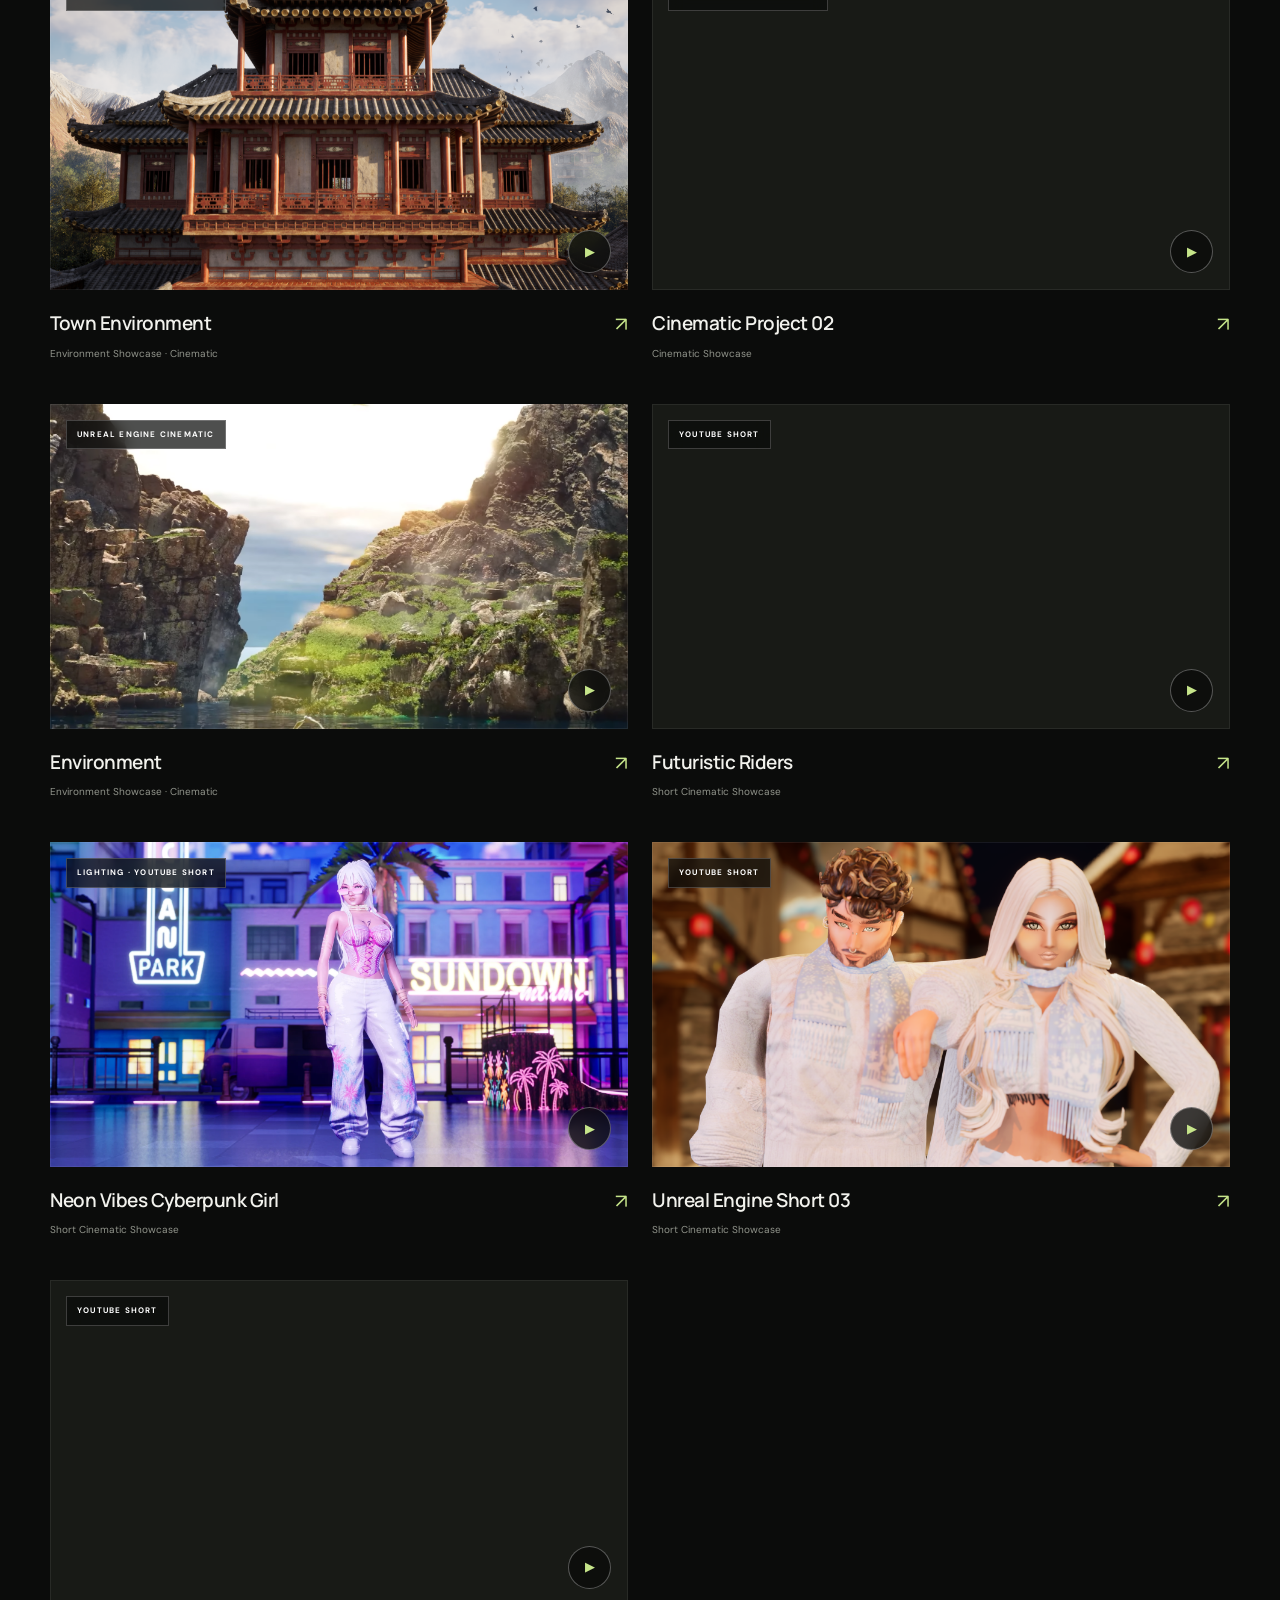
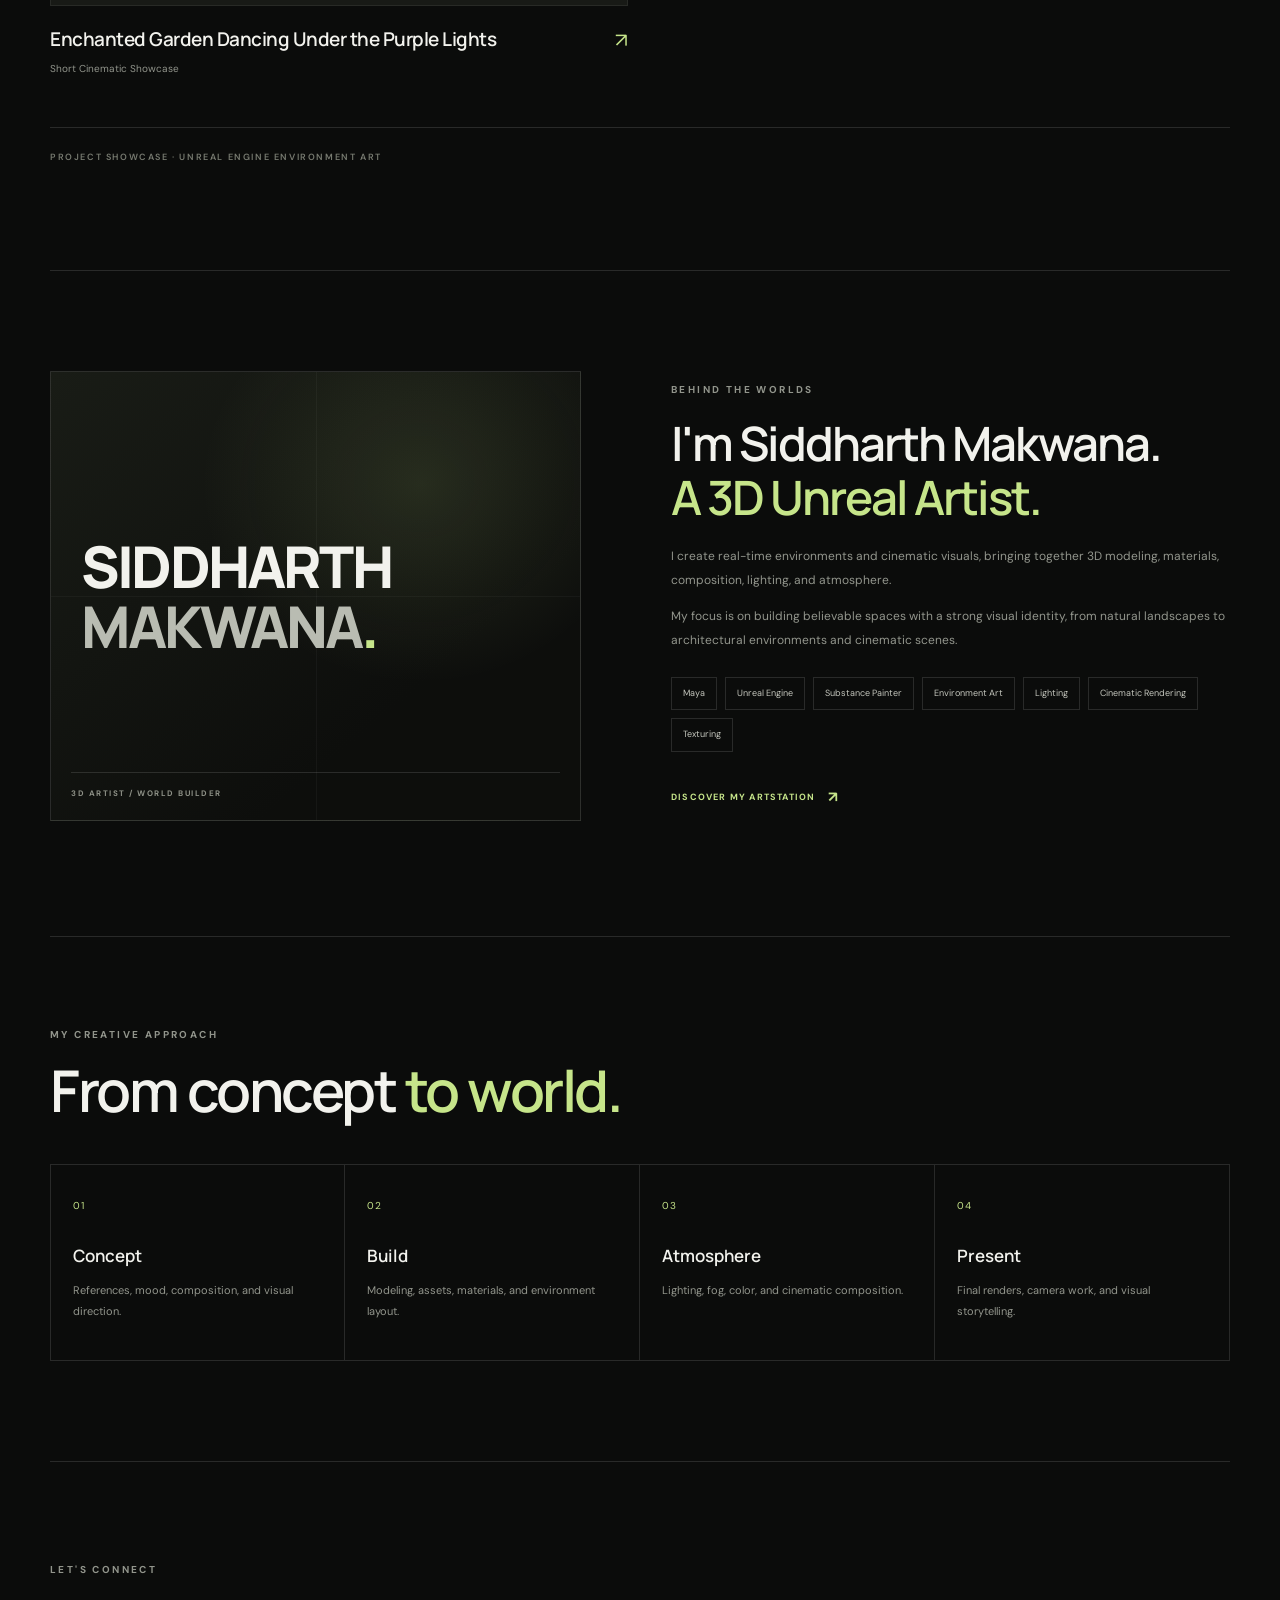
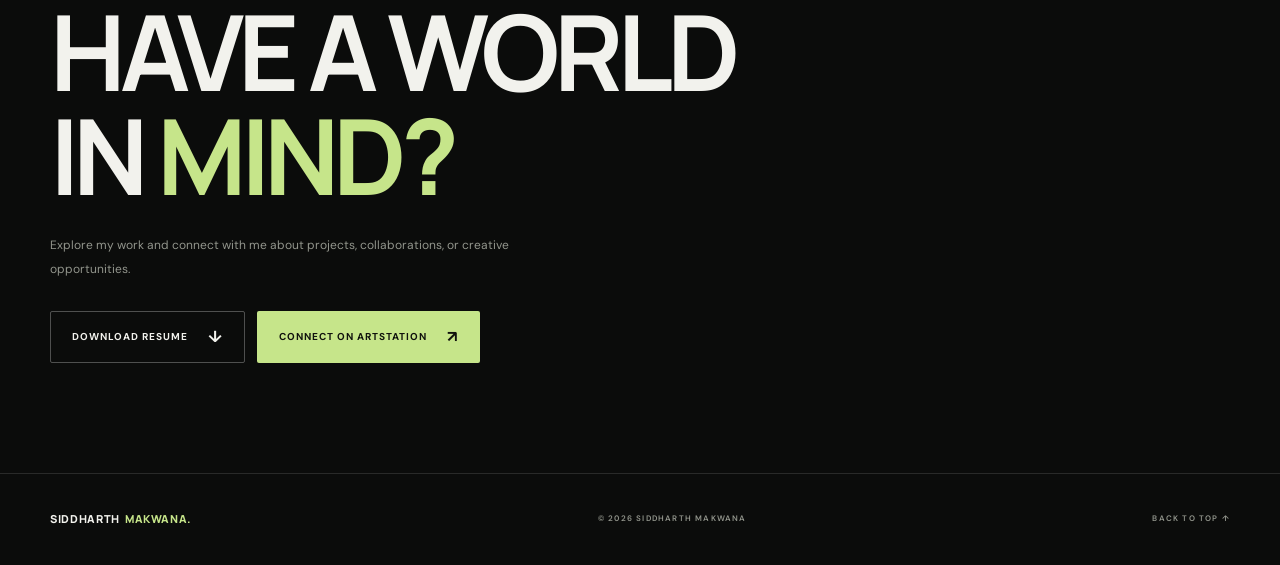
==== commit d1c60b8a: "Update portfolio and hero slideshow" ====
--- a/index.html
+++ b/index.html
@@ -1,4 +1,3 @@
-
 <!DOCTYPE html>
 <html lang="en">
 <head>
@@ -19,7 +18,6 @@
 
 <body>
 
-  <!-- Loading screen -->
   <div class="site-loader" id="siteLoader">
     <span class="loader-mark">
       SIDDHARTH <span>MAKWANA.</span>
@@ -27,7 +25,6 @@
     <span class="loader-line"></span>
   </div>
 
-  <!-- Navigation -->
   <header class="navbar">
     <a class="brand" href="#home" aria-label="Siddharth Makwana home">
       <span class="brand-first">SIDDHARTH</span>
@@ -56,7 +53,6 @@
 
   <main>
 
-    <!-- Cinematic hero -->
     <section class="hero" id="home">
       <div class="hero-background"></div>
       <div class="hero-shade"></div>
@@ -102,7 +98,6 @@
       </a>
     </section>
 
-    <!-- Introduction -->
     <section class="intro section-shell">
       <p class="eyebrow">THE ART OF WORLDBUILDING</p>
       <p class="intro-copy">
@@ -111,7 +106,6 @@
       </p>
     </section>
 
-    <!-- Project gallery -->
     <section class="work section-shell" id="work">
       <div class="section-heading">
         <div>
@@ -125,7 +119,7 @@
       </div>
 
       <div class="filter-bar" id="filterBar" aria-label="Filter projects">
-        <button class="filter-button active" data-filter="all" aria-pressed="true">ALL WORK</button>    
+        <button class="filter-button active" data-filter="all" aria-pressed="true">ALL WORK</button>
         <button class="filter-button" data-filter="cinematic" aria-pressed="false">CINEMATICS</button>
         <button class="filter-button" data-filter="lighting" aria-pressed="false">LIGHTING</button>
         <button class="filter-button" data-filter="shorts" aria-pressed="false">SHORTS</button>
@@ -138,7 +132,6 @@
       </p>
     </section>
 
-    <!-- Artist profile -->
     <section class="artist section-shell" id="about">
       <div class="artist-visual">
         <div class="artist-name-art">
@@ -184,7 +177,6 @@
       </div>
     </section>
 
-    <!-- Creative process -->
     <section class="process section-shell" id="process">
       <div class="section-heading">
         <div>
@@ -220,7 +212,6 @@
       </div>
     </section>
 
-    <!-- Contact -->
     <section class="contact section-shell" id="contact">
       <p class="eyebrow">LET'S CONNECT</p>
 
@@ -234,16 +225,23 @@
         collaborations, or creative opportunities.
       </p>
 
-      <a class="button button-light"
-        href="https://www.artstation.com/sidhu3164"
-        target="_blank" rel="noopener noreferrer">
-        CONNECT ON ARTSTATION <span>↗</span>
-      </a>
+      <div class="contact-actions">
+        <a class="button button-resume"
+          href="images/Siddharth-Makwana-Resume.pdf"
+          download>
+          DOWNLOAD RESUME <span>↓</span>
+        </a>
+
+        <a class="button button-light"
+          href="https://www.artstation.com/sidhu3164"
+          target="_blank" rel="noopener noreferrer">
+          CONNECT ON ARTSTATION <span>↗</span>
+        </a>
+      </div>
     </section>
 
   </main>
 
-  <!-- Footer -->
   <footer class="footer">
     <a class="brand footer-brand" href="#home">
       <span class="brand-first">SIDDHARTH</span>
@@ -254,7 +252,6 @@
     <a href="#home">BACK TO TOP ↑</a>
   </footer>
 
-  <!-- Project preview modal -->
   <dialog class="project-dialog" id="projectDialog"
     aria-labelledby="dialogTitle">
     <div class="dialog-content">
@@ -263,7 +260,6 @@
 
       <img id="dialogImage" src="" alt="" hidden>
 
-      <!-- YouTube replaces the local 3.46 GB video -->
       <iframe id="dialogYouTube"
         title="Town Environment Unreal Engine cinematic"
         src="about:blank"
@@ -282,4 +278,4 @@
   </dialog>
 
 </body>
-</html>
+</html>
--- a/style.css
+++ b/style.css
@@ -1,8 +1,6 @@
-
 /* ========================================
    ROOT & GLOBAL STYLES
    ======================================== */
-
 :root {
   --bg: #0b0c0b;
   --surface: #121411;
@@ -15,16 +13,8 @@
   --body: "DM Sans", sans-serif;
   --width: 1280px;
 }
-
-* {
-  box-sizing: border-box;
-}
-
-html {
-  scroll-behavior: smooth;
-  scroll-padding-top: 100px;
-}
-
+* { box-sizing: border-box; }
+html { scroll-behavior: smooth; scroll-padding-top: 100px; }
 body {
   margin: 0;
   overflow-x: hidden;
@@ -33,58 +23,19 @@
   font-family: var(--body);
   line-height: 1.7;
 }
-
-body.modal-open {
-  overflow: hidden;
-}
-
-a {
-  color: inherit;
-  text-decoration: none;
-}
-
-button {
-  font: inherit;
-}
-
-button,
-a {
-  -webkit-tap-highlight-color: transparent;
-}
-
-img {
-  display: block;
-  max-width: 100%;
-}
-
-[hidden] {
-  display: none !important;
-}
-
-button:focus-visible,
-a:focus-visible {
+body.modal-open { overflow: hidden; }
+a { color: inherit; text-decoration: none; }
+button { font: inherit; }
+button, a { -webkit-tap-highlight-color: transparent; }
+img { display: block; max-width: 100%; }
+[hidden] { display: none !important; }
+button:focus-visible, a:focus-visible {
   outline: 2px solid var(--accent);
   outline-offset: 5px;
 }
-
-::selection {
-  color: var(--bg);
-  background: var(--accent);
-}
-
-h1,
-h2,
-h3,
-p {
-  overflow-wrap: anywhere;
-}
-
-h1,
-h2,
-h3 {
-  font-family: var(--heading);
-}
-
+::selection { color: var(--bg); background: var(--accent); }
+h1, h2, h3, p { overflow-wrap: anywhere; }
+h1, h2, h3 { font-family: var(--heading); }
 h2 {
   margin: 0;
   font-size: clamp(34px, 4.5vw, 59px);
@@ -92,16 +43,11 @@
   letter-spacing: -2.5px;
   line-height: 1.14;
 }
-
-h2 span {
-  color: var(--accent);
-}
-
+h2 span { color: var(--accent); }
 .section-shell {
   width: min(var(--width), calc(100% - 100px));
   margin-inline: auto;
 }
-
 .eyebrow {
   margin: 0 0 20px;
   color: var(--muted);
@@ -114,7 +60,6 @@
 /* ========================================
    BUTTONS
    ======================================== */
-
 .button {
   display: inline-flex;
   min-height: 52px;
@@ -127,43 +72,22 @@
   font-size: 10px;
   font-weight: 700;
   letter-spacing: 1px;
-  transition:
-    transform 0.25s ease,
-    background 0.25s ease,
-    border-color 0.25s ease;
-}
-
-.button:hover {
-  transform: translateY(-3px);
-}
-
-.button span {
-  font-size: 16px;
-}
-
-.button-light {
-  color: #10120d;
-  background: var(--accent);
-}
-
-.button-light:hover {
-  background: #d8f4a6;
-}
-
+  transition: transform 0.25s ease, background 0.25s ease, border-color 0.25s ease;
+}
+.button:hover { transform: translateY(-3px); }
+.button span { font-size: 16px; }
+.button-light { color: #10120d; background: var(--accent); }
+.button-light:hover { background: #d8f4a6; }
 .button-ghost {
   border-color: rgba(255, 255, 255, 0.24);
   color: var(--text);
   background: transparent;
 }
-
-.button-ghost:hover {
-  border-color: var(--accent);
-}
+.button-ghost:hover { border-color: var(--accent); }
 
 /* ========================================
    LOADER
    ======================================== */
-
 .site-loader {
   position: fixed;
   z-index: 1000;
@@ -176,31 +100,24 @@
   background: var(--bg);
   transition: opacity 0.6s ease, visibility 0.6s ease;
 }
-
 .site-loader.is-hidden {
   visibility: hidden;
   opacity: 0;
   pointer-events: none;
 }
-
 .loader-mark {
   font-family: var(--heading);
   font-size: clamp(17px, 3vw, 25px);
   font-weight: 800;
   letter-spacing: 2px;
 }
-
-.loader-mark span {
-  color: var(--accent);
-}
-
+.loader-mark span { color: var(--accent); }
 .loader-line {
   width: 130px;
   height: 2px;
   overflow: hidden;
   background: #252820;
 }
-
 .loader-line::after {
   display: block;
   width: 45%;
@@ -213,7 +130,6 @@
 /* ========================================
    NAVIGATION
    ======================================== */
-
 .navbar {
   position: absolute;
   z-index: 100;
@@ -230,7 +146,6 @@
   background: rgba(11, 12, 11, 0.48);
   backdrop-filter: blur(14px);
 }
-
 .brand {
   display: inline-flex;
   flex-shrink: 0;
@@ -241,17 +156,8 @@
   letter-spacing: 0.65px;
   line-height: 1.3;
 }
-
-.brand-last {
-  color: var(--accent);
-}
-
-.nav-links {
-  display: flex;
-  align-items: center;
-  gap: 34px;
-}
-
+.brand-last { color: var(--accent); }
+.nav-links { display: flex; align-items: center; gap: 34px; }
 .nav-link {
   position: relative;
   padding: 10px 0;
@@ -259,12 +165,7 @@
   font-size: 11px;
   transition: color 0.2s ease;
 }
-
-.nav-link:hover,
-.nav-link.active {
-  color: white;
-}
-
+.nav-link:hover, .nav-link.active { color: white; }
 .nav-link.active::after {
   position: absolute;
   right: 0;
@@ -274,7 +175,6 @@
   background: var(--accent);
   content: "";
 }
-
 .nav-cta {
   padding: 11px 15px;
   border: 1px solid rgba(255, 255, 255, 0.22);
@@ -283,12 +183,7 @@
   letter-spacing: 1px;
   transition: border-color 0.2s ease, color 0.2s ease;
 }
-
-.nav-cta:hover {
-  border-color: var(--accent);
-  color: var(--accent);
-}
-
+.nav-cta:hover { border-color: var(--accent); color: var(--accent); }
 .menu-toggle {
   display: none;
   width: 42px;
@@ -298,7 +193,6 @@
   background: rgba(0, 0, 0, 0.2);
   cursor: pointer;
 }
-
 .menu-toggle span {
   display: block;
   height: 1px;
@@ -309,7 +203,6 @@
 /* ========================================
    HERO
    ======================================== */
-
 .hero {
   position: relative;
   display: flex;
@@ -321,16 +214,27 @@
   background: #10120f;
 }
 
+/* Slideshow background: only the hero background is changed. */
 .hero-background {
   position: absolute;
   z-index: -3;
   inset: 0;
-  background:
-    url("https://images.unsplash.com/photo-1519608487953-e999c86e7455?auto=format&fit=crop&w=2400&q=90")
-    center 48% / cover no-repeat;
+  overflow: hidden;
+  background: none;
   transform: scale(1.02);
   animation: heroZoom 1.8s ease-out both;
 }
+.hero-background .hero-slide {
+  position: absolute;
+  inset: 0;
+  background-position: center 48%;
+  background-size: cover;
+  background-repeat: no-repeat;
+  opacity: 0;
+  transition: opacity 1.4s ease-in-out;
+  will-change: opacity;
+}
+.hero-background .hero-slide.is-active { opacity: 1; }
 
 .hero-shade {
   position: absolute;
@@ -351,7 +255,6 @@
       rgba(7, 8, 7, 0.4)
     );
 }
-
 .hero-grain {
   position: absolute;
   z-index: -1;
@@ -360,14 +263,12 @@
   pointer-events: none;
   background-image: url("data:image/svg+xml,%3Csvg viewBox='0 0 180 180' xmlns='http://www.w3.org/2000/svg'%3E%3Cfilter id='n'%3E%3CfeTurbulence type='fractalNoise' baseFrequency='.9' numOctaves='3' stitchTiles='stitch'/%3E%3C/filter%3E%3Crect width='100%25' height='100%25' filter='url(%23n)' opacity='.22'/%3E%3C/svg%3E");
 }
-
 .hero-content {
   position: relative;
   z-index: 2;
   width: min(790px, 100%);
   animation: heroTextIn 0.9s ease both;
 }
-
 .availability {
   display: flex;
   align-items: center;
@@ -378,7 +279,6 @@
   font-weight: 700;
   letter-spacing: 2px;
 }
-
 .status-dot {
   width: 7px;
   height: 7px;
@@ -387,7 +287,6 @@
   background: var(--accent);
   box-shadow: 0 0 15px rgba(198, 229, 138, 0.4);
 }
-
 .hero-name {
   margin: 0 0 20px;
   color: #c5c7be;
@@ -395,7 +294,6 @@
   font-weight: 600;
   letter-spacing: 4px;
 }
-
 .hero h1 {
   margin: 0;
   font-size: clamp(60px, 8.2vw, 112px);
@@ -403,11 +301,7 @@
   letter-spacing: -6px;
   line-height: 0.98;
 }
-
-.hero h1 span {
-  color: var(--accent);
-}
-
+.hero h1 span { color: var(--accent); }
 .hero-description {
   max-width: 475px;
   margin: 28px 0 30px;
@@ -415,13 +309,7 @@
   font-size: 13px;
   line-height: 2;
 }
-
-.hero-actions {
-  display: flex;
-  flex-wrap: wrap;
-  gap: 12px;
-}
-
+.hero-actions { display: flex; flex-wrap: wrap; gap: 12px; }
 .hero-caption {
   position: absolute;
   right: max(50px, calc((100% - var(--width)) / 2));
@@ -435,7 +323,6 @@
   font-weight: 600;
   letter-spacing: 1.7px;
 }
-
 .scroll-indicator {
   position: absolute;
   right: max(50px, calc((100% - var(--width)) / 2));
@@ -448,17 +335,11 @@
   letter-spacing: 1.5px;
   writing-mode: vertical-rl;
 }
-
-.scroll-indicator span {
-  width: 1px;
-  height: 45px;
-  background: var(--accent);
-}
+.scroll-indicator span { width: 1px; height: 45px; background: var(--accent); }
 
 /* ========================================
    INTRODUCTION
    ======================================== */
-
 .intro {
   display: grid;
   grid-template-columns: 0.55fr 1.45fr;
@@ -467,11 +348,7 @@
   padding-block: 105px;
   border-bottom: 1px solid var(--border);
 }
-
-.intro .eyebrow {
-  margin-top: 9px;
-}
-
+.intro .eyebrow { margin-top: 9px; }
 .intro-copy {
   max-width: 800px;
   margin: 0;
@@ -481,19 +358,12 @@
   letter-spacing: -1.8px;
   line-height: 1.4;
 }
-
-.intro-copy span {
-  color: var(--muted);
-}
+.intro-copy span { color: var(--muted); }
 
 /* ========================================
    PROJECT GALLERY
    ======================================== */
-
-.work {
-  padding-block: 105px;
-}
-
+.work { padding-block: 105px; }
 .section-heading {
   display: flex;
   align-items: flex-end;
@@ -501,11 +371,7 @@
   gap: 40px;
   margin-bottom: 40px;
 }
-
-.section-heading .eyebrow {
-  margin-bottom: 15px;
-}
-
+.section-heading .eyebrow { margin-bottom: 15px; }
 .section-description {
   max-width: 350px;
   margin: 0 0 4px;
@@ -513,14 +379,7 @@
   font-size: 12px;
   line-height: 1.9;
 }
-
-.filter-bar {
-  display: flex;
-  flex-wrap: wrap;
-  gap: 8px;
-  margin-bottom: 30px;
-}
-
+.filter-bar { display: flex; flex-wrap: wrap; gap: 8px; margin-bottom: 30px; }
 .filter-button {
   padding: 11px 15px;
   border: 1px solid var(--border);
@@ -530,34 +389,16 @@
   font-weight: 700;
   letter-spacing: 1px;
   cursor: pointer;
-  transition:
-    color 0.2s ease,
-    border-color 0.2s ease,
-    background 0.2s ease;
-}
-
-.filter-button:hover {
-  border-color: rgba(198, 229, 138, 0.6);
-  color: white;
-}
-
-.filter-button.active {
-  border-color: var(--accent);
-  color: #11130e;
-  background: var(--accent);
-}
-
+  transition: color 0.2s ease, border-color 0.2s ease, background 0.2s ease;
+}
+.filter-button:hover { border-color: rgba(198, 229, 138, 0.6); color: white; }
+.filter-button.active { border-color: var(--accent); color: #11130e; background: var(--accent); }
 .project-grid {
   display: grid;
   grid-template-columns: repeat(2, minmax(0, 1fr));
   gap: 42px 24px;
 }
-
-.project-card {
-  min-width: 0;
-  animation: cardIn 0.45s ease both;
-}
-
+.project-card { min-width: 0; animation: cardIn 0.45s ease both; }
 .project-open {
   display: block;
   width: 100%;
@@ -568,9 +409,7 @@
   background: transparent;
   cursor: pointer;
 }
-
 /* Default gallery thumbnails: landscape 16:9 */
-
 .project-thumbnail {
   position: relative;
   width: 100%;
@@ -578,28 +417,17 @@
   overflow: hidden;
   background: #181a16;
 }
-
 /* Shorts filter: portrait 9:16 */
-
-body.shorts-filter-active .project-thumbnail {
-  aspect-ratio: 9 / 16;
-}
-
+body.shorts-filter-active .project-thumbnail { aspect-ratio: 9 / 16; }
 .project-thumbnail img {
   display: block;
   width: 100%;
   height: 100%;
   object-fit: cover;
   object-position: center;
-  transition:
-    transform 0.7s cubic-bezier(0.2, 0.65, 0.3, 1),
-    opacity 0.3s ease;
-}
-
-.project-open:hover .project-thumbnail img {
-  transform: scale(1.045);
-}
-
+  transition: transform 0.7s cubic-bezier(0.2, 0.65, 0.3, 1), opacity 0.3s ease;
+}
+.project-open:hover .project-thumbnail img { transform: scale(1.045); }
 .project-thumbnail::after {
   position: absolute;
   inset: 0;
@@ -607,7 +435,6 @@
   content: "";
   pointer-events: none;
 }
-
 .project-type {
   position: absolute;
   z-index: 2;
@@ -623,7 +450,6 @@
   letter-spacing: 1.2px;
   backdrop-filter: blur(8px);
 }
-
 .project-overlay {
   position: absolute;
   inset: 0;
@@ -633,12 +459,7 @@
   opacity: 0;
   transition: opacity 0.3s ease;
 }
-
-.project-open:hover .project-overlay,
-.project-open:focus-visible .project-overlay {
-  opacity: 1;
-}
-
+.project-open:hover .project-overlay, .project-open:focus-visible .project-overlay { opacity: 1; }
 .view-project {
   display: grid;
   width: 52px;
@@ -649,7 +470,6 @@
   color: white;
   font-size: 22px;
 }
-
 .play-indicator {
   position: absolute;
   z-index: 2;
@@ -666,7 +486,6 @@
   font-size: 13px;
   backdrop-filter: blur(8px);
 }
-
 .project-info {
   display: flex;
   align-items: flex-start;
@@ -674,31 +493,10 @@
   gap: 20px;
   padding-top: 17px;
 }
-
-.project-info h3 {
-  margin: 0;
-  font-size: 19px;
-  font-weight: 600;
-  letter-spacing: -0.5px;
-}
-
-.project-info p {
-  margin: 5px 0 0;
-  color: var(--muted);
-  font-size: 10px;
-}
-
-.project-arrow {
-  flex-shrink: 0;
-  color: var(--accent);
-  font-size: 20px;
-  transition: transform 0.2s ease;
-}
-
-.project-open:hover .project-arrow {
-  transform: translate(3px, -3px);
-}
-
+.project-info h3 { margin: 0; font-size: 19px; font-weight: 600; letter-spacing: -0.5px; }
+.project-info p { margin: 5px 0 0; color: var(--muted); font-size: 10px; }
+.project-arrow { flex-shrink: 0; color: var(--accent); font-size: 20px; transition: transform 0.2s ease; }
+.project-open:hover .project-arrow { transform: translate(3px, -3px); }
 .gallery-note {
   margin: 50px 0 0;
   padding-top: 22px;
@@ -712,7 +510,6 @@
 /* ========================================
    ARTIST PROFILE
    ======================================== */
-
 .artist {
   display: grid;
   grid-template-columns: 0.95fr 1fr;
@@ -721,7 +518,6 @@
   padding-block: 100px 115px;
   border-top: 1px solid var(--border);
 }
-
 .artist-visual {
   position: relative;
   display: flex;
@@ -731,22 +527,14 @@
   overflow: hidden;
   padding: 30px;
   border: 1px solid var(--border);
-  background:
-    radial-gradient(
-      ellipse at 70% 25%,
-      rgba(198, 229, 138, 0.12),
-      transparent 42%
-    ),
-    linear-gradient(140deg, #191c16, #0d0e0c 70%);
-}
-
+  background: radial-gradient(ellipse at 70% 25%, rgba(198, 229, 138, 0.12), transparent 42%), linear-gradient(140deg, #191c16, #0d0e0c 70%);
+}
 .artist-visual::before {
   position: absolute;
   inset: 0 0 0 50%;
   border-left: 1px solid rgba(255, 255, 255, 0.035);
   content: "";
 }
-
 .artist-visual::after {
   position: absolute;
   top: 50%;
@@ -755,7 +543,6 @@
   border-top: 1px solid rgba(255, 255, 255, 0.035);
   content: "";
 }
-
 .artist-name-art {
   position: relative;
   z-index: 1;
@@ -767,15 +554,8 @@
   letter-spacing: -2.8px;
   line-height: 1.05;
 }
-
-.artist-name-art > span:nth-child(2) {
-  color: #b9bcb2;
-}
-
-.artist-name-art .accent {
-  color: var(--accent);
-}
-
+.artist-name-art > span:nth-child(2) { color: #b9bcb2; }
+.artist-name-art .accent { color: var(--accent); }
 .artist-visual-label {
   position: absolute;
   right: 20px;
@@ -788,40 +568,12 @@
   font-weight: 700;
   letter-spacing: 1.5px;
 }
-
-.artist-copy .eyebrow {
-  margin-bottom: 18px;
-}
-
-.artist-copy h2 {
-  font-size: clamp(32px, 3.7vw, 48px);
-  letter-spacing: -2px;
-}
-
-.artist-copy > p:not(.eyebrow) {
-  color: var(--muted);
-  font-size: 12px;
-  line-height: 2;
-}
-
-.artist-copy > p:nth-of-type(2) {
-  margin-top: 20px;
-}
-
-.skill-list {
-  display: flex;
-  flex-wrap: wrap;
-  gap: 8px;
-  margin: 25px 0 29px;
-}
-
-.skill-list span {
-  padding: 8px 11px;
-  border: 1px solid var(--border);
-  color: #c4c6bd;
-  font-size: 9px;
-}
-
+.artist-copy .eyebrow { margin-bottom: 18px; }
+.artist-copy h2 { font-size: clamp(32px, 3.7vw, 48px); letter-spacing: -2px; }
+.artist-copy > p:not(.eyebrow) { color: var(--muted); font-size: 12px; line-height: 2; }
+.artist-copy > p:nth-of-type(2) { margin-top: 20px; }
+.skill-list { display: flex; flex-wrap: wrap; gap: 8px; margin: 25px 0 29px; }
+.skill-list span { padding: 8px 11px; border: 1px solid var(--border); color: #c4c6bd; font-size: 9px; }
 .text-link {
   display: inline-flex;
   align-items: center;
@@ -831,81 +583,41 @@
   font-weight: 700;
   letter-spacing: 1.2px;
 }
-
-.text-link span {
-  font-size: 15px;
-}
+.text-link span { font-size: 15px; }
 
 /* ========================================
    PROCESS
    ======================================== */
-
-.process {
-  padding-block: 90px 100px;
-  border-top: 1px solid var(--border);
-}
-
+.process { padding-block: 90px 100px; border-top: 1px solid var(--border); }
 .process-grid {
   display: grid;
   grid-template-columns: repeat(4, minmax(0, 1fr));
   margin-top: 38px;
   border-block: 1px solid var(--border);
 }
-
 .process-item {
   min-height: 195px;
   padding: 25px 22px;
   border-right: 1px solid var(--border);
   transition: background 0.25s ease;
 }
-
-.process-item:first-child {
-  border-left: 1px solid var(--border);
-}
-
-.process-item:hover {
-  background: rgba(198, 229, 138, 0.035);
-}
-
-.process-number {
-  color: var(--accent);
-  font-size: 10px;
-  letter-spacing: 1px;
-}
-
-.process-item h3 {
-  margin: 25px 0 9px;
-  font-size: 17px;
-  font-weight: 600;
-}
-
-.process-item p {
-  margin: 0;
-  color: var(--muted);
-  font-size: 11px;
-  line-height: 1.9;
-}
+.process-item:first-child { border-left: 1px solid var(--border); }
+.process-item:hover { background: rgba(198, 229, 138, 0.035); }
+.process-number { color: var(--accent); font-size: 10px; letter-spacing: 1px; }
+.process-item h3 { margin: 25px 0 9px; font-size: 17px; font-weight: 600; }
+.process-item p { margin: 0; color: var(--muted); font-size: 11px; line-height: 1.9; }
 
 /* ========================================
    CONTACT
    ======================================== */
-
-.contact {
-  padding-block: 100px 110px;
-  border-top: 1px solid var(--border);
-}
-
-.contact .eyebrow {
-  margin-bottom: 22px;
-}
-
+.contact { padding-block: 100px 110px; border-top: 1px solid var(--border); }
+.contact .eyebrow { margin-bottom: 22px; }
 .contact h2 {
   font-size: clamp(58px, 8.5vw, 105px);
   font-weight: 700;
   letter-spacing: -6px;
   line-height: 0.99;
 }
-
 .contact > p:not(.eyebrow) {
   max-width: 460px;
   margin: 25px 0 27px;
@@ -913,11 +625,26 @@
   font-size: 12px;
   line-height: 2;
 }
+.contact-actions {
+  display: flex;
+  flex-wrap: wrap;
+  gap: 12px;
+  margin-top: 30px;
+}
+.button-resume {
+  border-color: rgba(255, 255, 255, 0.28);
+  color: var(--text);
+  background: transparent;
+}
+.button-resume:hover {
+  border-color: var(--accent);
+  color: var(--accent);
+  background: rgba(198, 229, 138, 0.06);
+}
 
 /* ========================================
    FOOTER
    ======================================== */
-
 .footer {
   display: flex;
   min-height: 92px;
@@ -927,28 +654,19 @@
   padding: 20px max(50px, calc((100% - var(--width)) / 2));
   border-top: 1px solid var(--border);
 }
-
-.footer p,
-.footer > a:last-child {
+.footer p, .footer > a:last-child {
   margin: 0;
   color: var(--muted);
   font-size: 8px;
   font-weight: 600;
   letter-spacing: 1.2px;
 }
-
-.footer > a:last-child:hover {
-  color: var(--accent);
-}
-
-.footer-brand {
-  font-size: 11px;
-}
+.footer > a:last-child:hover { color: var(--accent); }
+.footer-brand { font-size: 11px; }
 
 /* ========================================
    VIDEO PREVIEW MODAL
    ======================================== */
-
 .project-dialog {
   width: min(900px, calc(100% - 32px));
   max-width: none;
@@ -959,16 +677,8 @@
   color: var(--text);
   background: #10110f;
 }
-
-.project-dialog::backdrop {
-  background: rgba(0, 0, 0, 0.88);
-  backdrop-filter: blur(9px);
-}
-
-.dialog-content {
-  position: relative;
-}
-
+.project-dialog::backdrop { background: rgba(0, 0, 0, 0.88); backdrop-filter: blur(9px); }
+.dialog-content { position: relative; }
 .dialog-close {
   position: absolute;
   z-index: 5;
@@ -985,9 +695,7 @@
   font-size: 15px;
   cursor: pointer;
 }
-
-#dialogImage,
-#dialogYouTube {
+#dialogImage, #dialogYouTube {
   display: block;
   width: 100%;
   aspect-ratio: 16 / 9;
@@ -996,176 +704,66 @@
   background: #080908;
   object-fit: contain;
 }
-
 /* Portrait aspect ratio applies only to the video modal. */
-
 #dialogYouTube.short-video {
   width: min(400px, 90vw);
   aspect-ratio: 9 / 16;
   height: auto;
   margin-inline: auto;
 }
-
-#dialogYouTube[hidden],
-#dialogImage[hidden] {
-  display: none !important;
-}
-
-.dialog-details {
-  padding: 27px 30px 32px;
-}
-
-.dialog-details .eyebrow {
-  margin-bottom: 12px;
-}
-
-.dialog-details h2 {
-  font-size: clamp(26px, 4vw, 39px);
-  letter-spacing: -1.5px;
-}
-
-.dialog-details > p:not(.eyebrow):not(.dialog-tools) {
-  color: var(--muted);
-  font-size: 12px;
-  line-height: 1.9;
-}
-
-.dialog-tools {
-  margin: 15px 0 0;
-  color: var(--accent);
-  font-size: 10px;
-  line-height: 1.8;
-}
+#dialogYouTube[hidden], #dialogImage[hidden] { display: none !important; }
+.dialog-details { padding: 27px 30px 32px; }
+.dialog-details .eyebrow { margin-bottom: 12px; }
+.dialog-details h2 { font-size: clamp(26px, 4vw, 39px); letter-spacing: -1.5px; }
+.dialog-details > p:not(.eyebrow):not(.dialog-tools) { color: var(--muted); font-size: 12px; line-height: 1.9; }
+.dialog-tools { margin: 15px 0 0; color: var(--accent); font-size: 10px; line-height: 1.8; }
 
 /* ========================================
    ANIMATIONS
    ======================================== */
-
 @keyframes loaderProgress {
-  from {
-    transform: translateX(-110%);
-  }
-
-  to {
-    transform: translateX(220%);
-  }
-}
-
+  from { transform: translateX(-110%); }
+  to { transform: translateX(220%); }
+}
 @keyframes heroZoom {
-  from {
-    transform: scale(1.07);
-  }
-
-  to {
-    transform: scale(1.02);
-  }
-}
-
+  from { transform: scale(1.07); }
+  to { transform: scale(1.02); }
+}
 @keyframes heroTextIn {
-  from {
-    opacity: 0;
-    transform: translateY(15px);
-  }
-
-  to {
-    opacity: 1;
-    transform: translateY(0);
-  }
-}
-
+  from { opacity: 0; transform: translateY(15px); }
+  to { opacity: 1; transform: translateY(0); }
+}
 @keyframes cardIn {
-  from {
-    opacity: 0;
-    transform: translateY(10px);
-  }
-
-  to {
-    opacity: 1;
-    transform: translateY(0);
-  }
+  from { opacity: 0; transform: translateY(10px); }
+  to { opacity: 1; transform: translateY(0); }
 }
 
 /* ========================================
    TABLET
    ======================================== */
-
 @media (max-width: 1000px) {
-  .section-shell {
-    width: calc(100% - 60px);
-  }
-
-  .navbar {
-    padding-inline: 30px;
-  }
-
-  .hero {
-    padding-right: 60px;
-    padding-left: 60px;
-  }
-
-  .hero-caption {
-    right: 60px;
-    left: 60px;
-  }
-
-  .scroll-indicator {
-    right: 25px;
-  }
-
-  .artist {
-    gap: 45px;
-  }
-
-  .artist-visual {
-    min-height: 380px;
-  }
-
-  .process-grid {
-    grid-template-columns: repeat(2, minmax(0, 1fr));
-  }
-
-  .process-item:nth-child(3) {
-    border-left: 1px solid var(--border);
-  }
-
-  .process-item:nth-child(n + 3) {
-    border-top: 1px solid var(--border);
-  }
+  .section-shell { width: calc(100% - 60px); }
+  .navbar { padding-inline: 30px; }
+  .hero { padding-right: 60px; padding-left: 60px; }
+  .hero-caption { right: 60px; left: 60px; }
+  .scroll-indicator { right: 25px; }
+  .artist { gap: 45px; }
+  .artist-visual { min-height: 380px; }
+  .process-grid { grid-template-columns: repeat(2, minmax(0, 1fr)); }
+  .process-item:nth-child(3) { border-left: 1px solid var(--border); }
+  .process-item:nth-child(n + 3) { border-top: 1px solid var(--border); }
 }
 
 /* ========================================
    MOBILE
    ======================================== */
-
 @media (max-width: 700px) {
-  html {
-    scroll-padding-top: 75px;
-  }
-
-  .section-shell {
-    width: calc(100% - 36px);
-  }
-
-  .navbar {
-    min-height: 72px;
-    padding-inline: 18px;
-    gap: 12px;
-  }
-
-  .brand {
-    font-size: 11px;
-    gap: 4px;
-  }
-
-  .menu-toggle {
-    display: block;
-    margin-left: auto;
-  }
-
-  .nav-cta {
-    display: none;
-  }
-
+  html { scroll-padding-top: 75px; }
+  .section-shell { width: calc(100% - 36px); }
+  .navbar { min-height: 72px; padding-inline: 18px; gap: 12px; }
+  .brand { font-size: 11px; gap: 4px; }
+  .menu-toggle { display: block; margin-left: auto; }
+  .nav-cta { display: none; }
   .nav-links {
     position: absolute;
     top: 100%;
@@ -1179,230 +777,70 @@
     border-bottom: 1px solid var(--border);
     background: rgba(11, 12, 11, 0.98);
   }
-
-  .nav-links.is-open {
-    display: flex;
-  }
-
-  .nav-link {
-    padding: 13px 0;
-    border-bottom: 1px solid rgba(255, 255, 255, 0.06);
-  }
-
-  .nav-link.active::after {
-    right: auto;
-    width: 28px;
-  }
-
-  .hero {
-    min-height: 100svh;
-    align-items: center;
-    padding: 130px 22px 135px;
-  }
-
-  .hero-background {
-    background-position: 58% center;
-  }
-
+  .nav-links.is-open { display: flex; }
+  .nav-link { padding: 13px 0; border-bottom: 1px solid rgba(255, 255, 255, 0.06); }
+  .nav-link.active::after { right: auto; width: 28px; }
+  .hero { min-height: 100svh; align-items: center; padding: 130px 22px 135px; }
+  .hero-background .hero-slide { background-position: 58% center; }
   .hero-shade {
     background:
-      linear-gradient(
-        90deg,
-        rgba(7, 8, 7, 0.9),
-        rgba(7, 8, 7, 0.43)
-      ),
-      linear-gradient(
-        0deg,
-        rgba(7, 8, 7, 0.88),
-        transparent 75%
-      );
+      linear-gradient(90deg, rgba(7, 8, 7, 0.9), rgba(7, 8, 7, 0.43)),
+      linear-gradient(0deg, rgba(7, 8, 7, 0.88), transparent 75%);
   }
-
-  .availability {
-    font-size: 8px;
-    letter-spacing: 1.5px;
-  }
-
-  .hero-name {
-    font-size: 8px;
-    letter-spacing: 2.5px;
-  }
-
-  .hero h1 {
-    font-size: clamp(47px, 12vw, 74px);
-    letter-spacing: -3px;
-  }
-
-  .hero-description {
-    max-width: 360px;
-    font-size: 12px;
-  }
-
-  .hero-actions {
-    align-items: flex-start;
-    flex-direction: column;
-  }
-
-  .hero-caption {
-    right: 20px;
-    bottom: 23px;
-    left: 20px;
-    font-size: 7px;
-    letter-spacing: 1px;
-  }
-
-  .scroll-indicator {
-    right: 18px;
-    bottom: 105px;
-    font-size: 7px;
-  }
-
-  .intro {
-    grid-template-columns: 1fr;
-    gap: 12px;
-    padding-block: 70px;
-  }
-
-  .intro-copy {
-    font-size: clamp(27px, 7.5vw, 39px);
-    letter-spacing: -1px;
-  }
-
-  .work {
-    padding-block: 75px;
-  }
-
-  .section-heading {
-    display: block;
-    margin-bottom: 28px;
-  }
-
-  .section-description {
-    margin-top: 18px;
-  }
-
-  .filter-bar {
-    gap: 7px;
-    margin-bottom: 24px;
-  }
-
-  .filter-button {
-    padding: 9px 10px;
-    font-size: 8px;
-    letter-spacing: 0.7px;
-  }
-
-  .project-grid {
-    grid-template-columns: 1fr;
-    gap: 30px;
-  }
-
+  .availability { font-size: 8px; letter-spacing: 1.5px; }
+  .hero-name { font-size: 8px; letter-spacing: 2.5px; }
+  .hero h1 { font-size: clamp(47px, 12vw, 74px); letter-spacing: -3px; }
+  .hero-description { max-width: 360px; font-size: 12px; }
+  .hero-actions { align-items: flex-start; flex-direction: column; }
+  .hero-caption { right: 20px; bottom: 23px; left: 20px; font-size: 7px; letter-spacing: 1px; }
+  .scroll-indicator { right: 18px; bottom: 105px; font-size: 7px; }
+  .intro { grid-template-columns: 1fr; gap: 12px; padding-block: 70px; }
+  .intro-copy { font-size: clamp(27px, 7.5vw, 39px); letter-spacing: -1px; }
+  .work { padding-block: 75px; }
+  .section-heading { display: block; margin-bottom: 28px; }
+  .section-description { margin-top: 18px; }
+  .filter-bar { gap: 7px; margin-bottom: 24px; }
+  .filter-button { padding: 9px 10px; font-size: 8px; letter-spacing: 0.7px; }
+  .project-grid { grid-template-columns: 1fr; gap: 30px; }
   /* Mobile default gallery thumbnails remain landscape. */
-
-  .project-thumbnail {
-    aspect-ratio: 16 / 9;
-  }
-
+  .project-thumbnail { aspect-ratio: 16 / 9; }
   /* Shorts remain portrait on mobile. */
-
-  body.shorts-filter-active .project-thumbnail {
-    aspect-ratio: 9 / 16;
-  }
-
-  .project-info h3 {
-    font-size: 17px;
-  }
-
-  .gallery-note {
-    font-size: 8px;
-    line-height: 1.9;
-  }
-
-  .artist {
-    grid-template-columns: 1fr;
-    gap: 40px;
-    padding-block: 75px 80px;
-  }
-
-  .artist-visual {
-    min-height: 310px;
-    padding: 22px;
-  }
-
-  .artist-name-art {
-    font-size: clamp(38px, 10vw, 55px);
-  }
-
-  .artist-copy h2 {
-    font-size: clamp(31px, 8vw, 42px);
-  }
-
-  .process {
-    padding-block: 75px;
-  }
-
-  .process-grid {
-    grid-template-columns: 1fr;
-    margin-top: 27px;
-  }
-
-  .process-item,
-  .process-item:first-child,
-  .process-item:nth-child(3) {
+  body.shorts-filter-active .project-thumbnail { aspect-ratio: 9 / 16; }
+  .project-info h3 { font-size: 17px; }
+  .gallery-note { font-size: 8px; line-height: 1.9; }
+  .artist { grid-template-columns: 1fr; gap: 40px; padding-block: 75px 80px; }
+  .artist-visual { min-height: 310px; padding: 22px; }
+  .artist-name-art { font-size: clamp(38px, 10vw, 55px); }
+  .artist-copy h2 { font-size: clamp(31px, 8vw, 42px); }
+  .process { padding-block: 75px; }
+  .process-grid { grid-template-columns: 1fr; margin-top: 27px; }
+  .process-item, .process-item:first-child, .process-item:nth-child(3) {
     min-height: auto;
     padding: 21px 17px;
     border: 0;
     border-bottom: 1px solid var(--border);
   }
-
-  .process-item:last-child {
-    border-bottom: 0;
-  }
-
-  .process-item h3 {
-    margin-top: 12px;
-  }
-
-  .contact {
-    padding-block: 75px 80px;
-  }
-
-  .contact h2 {
-    font-size: clamp(49px, 12vw, 74px);
-    letter-spacing: -3px;
-  }
-
+  .process-item:last-child { border-bottom: 0; }
+  .process-item h3 { margin-top: 12px; }
+  .contact { padding-block: 75px 80px; }
+  .contact h2 { font-size: clamp(49px, 12vw, 74px); letter-spacing: -3px; }
+  .contact-actions { align-items: stretch; flex-direction: column; }
+  .contact-actions .button { width: 100%; }
   .footer {
     align-items: flex-start;
     flex-direction: column;
     gap: 12px;
     padding: 25px 18px;
   }
-
-  .footer p {
-    order: 3;
-  }
-
-  .dialog-details {
-    padding: 22px 18px 25px;
-  }
-
-  .dialog-close {
-    top: 8px;
-    right: 8px;
-    width: 33px;
-    height: 33px;
-  }
-
-  #dialogYouTube.short-video {
-    width: min(400px, 100%);
-  }
+  .footer p { order: 3; }
+  .dialog-details { padding: 22px 18px 25px; }
+  .dialog-close { top: 8px; right: 8px; width: 33px; height: 33px; }
+  #dialogYouTube.short-video { width: min(400px, 100%); }
 }
 
 /* ========================================
    ACCESSIBILITY
    ======================================== */
-
 @media (prefers-reduced-motion: reduce) {
   *,
   *::before,
@@ -1413,3 +851,33 @@
     transition-duration: 0.01ms !important;
   }
 }
+
+.contact-actions {
+  display: flex;
+  flex-wrap: wrap;
+  gap: 12px;
+  margin-top: 30px;
+}
+
+.button-resume {
+  border-color: rgba(255, 255, 255, 0.28);
+  color: var(--text);
+  background: transparent;
+}
+
+.button-resume:hover {
+  border-color: var(--accent);
+  color: var(--accent);
+  background: rgba(198, 229, 138, 0.06);
+}
+
+@media (max-width: 700px) {
+  .contact-actions {
+    align-items: stretch;
+    flex-direction: column;
+  }
+
+  .contact-actions .button {
+    width: 100%;
+  }
+}
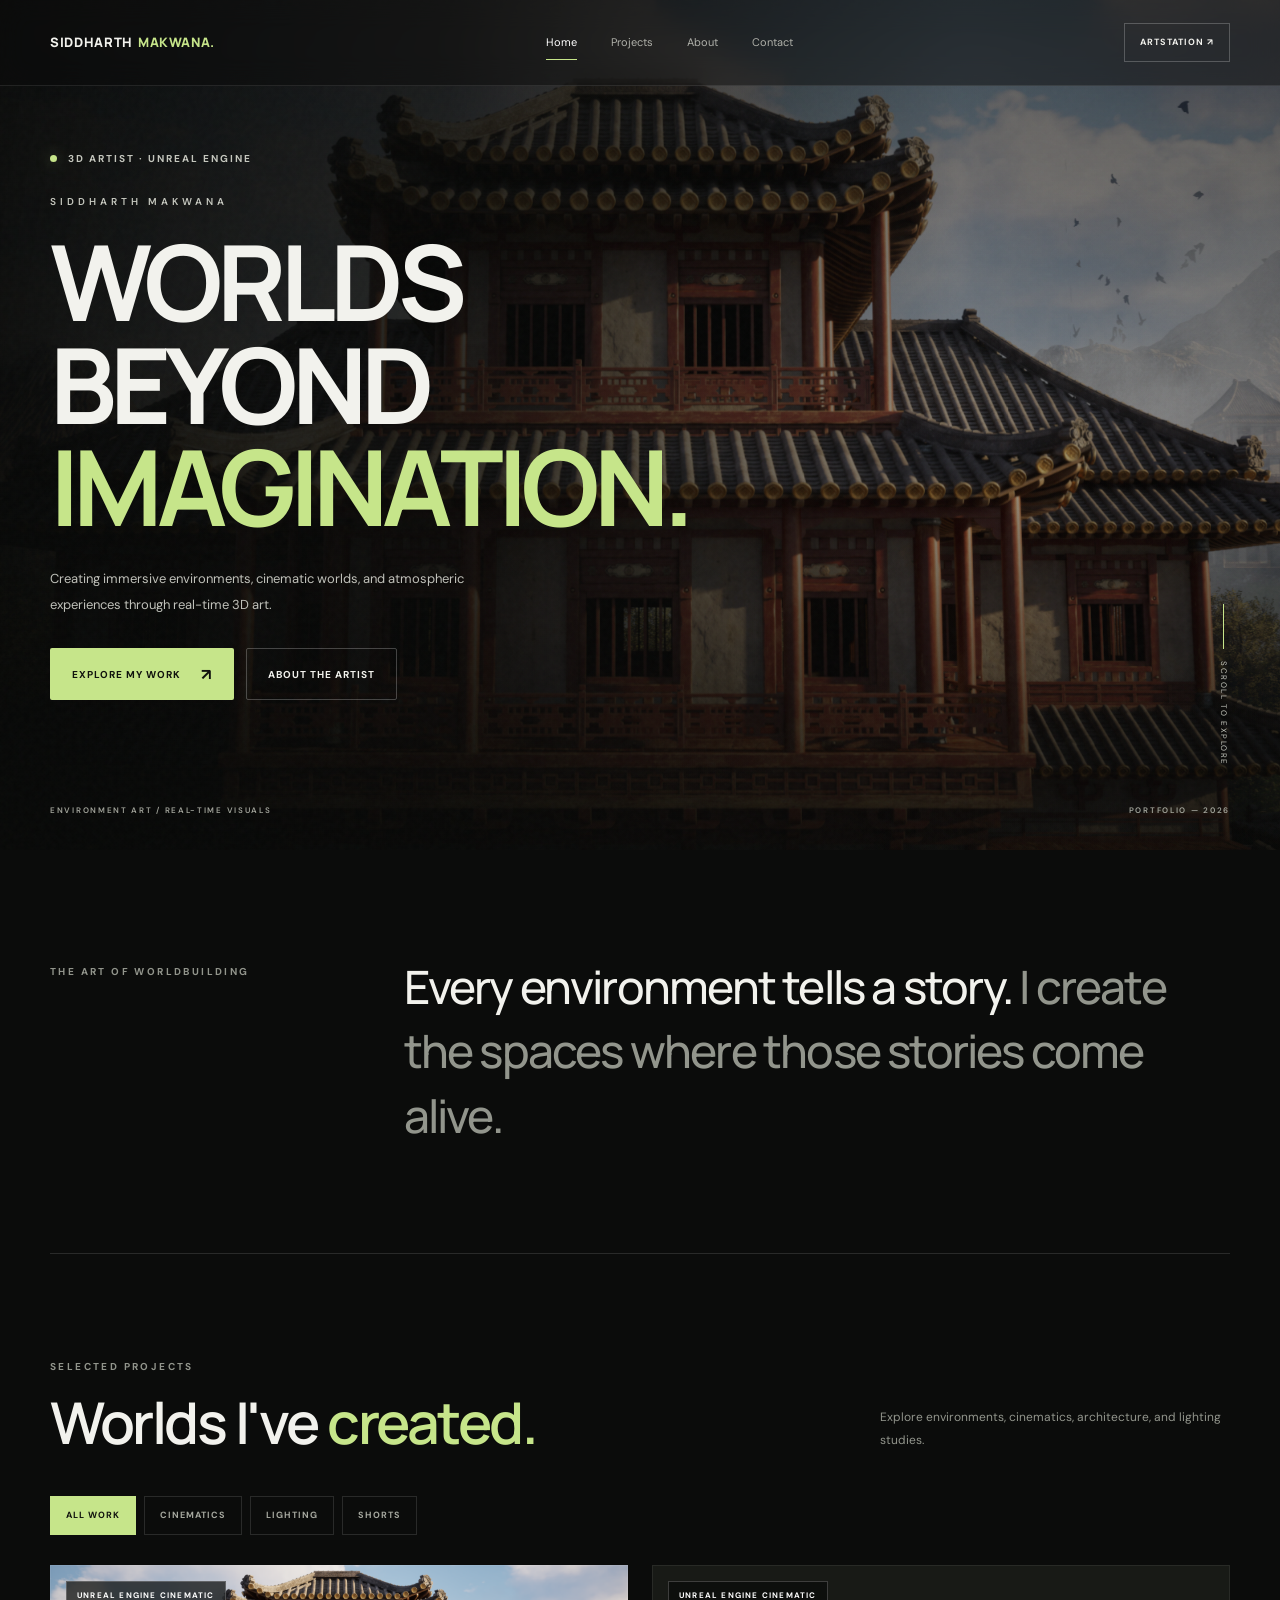
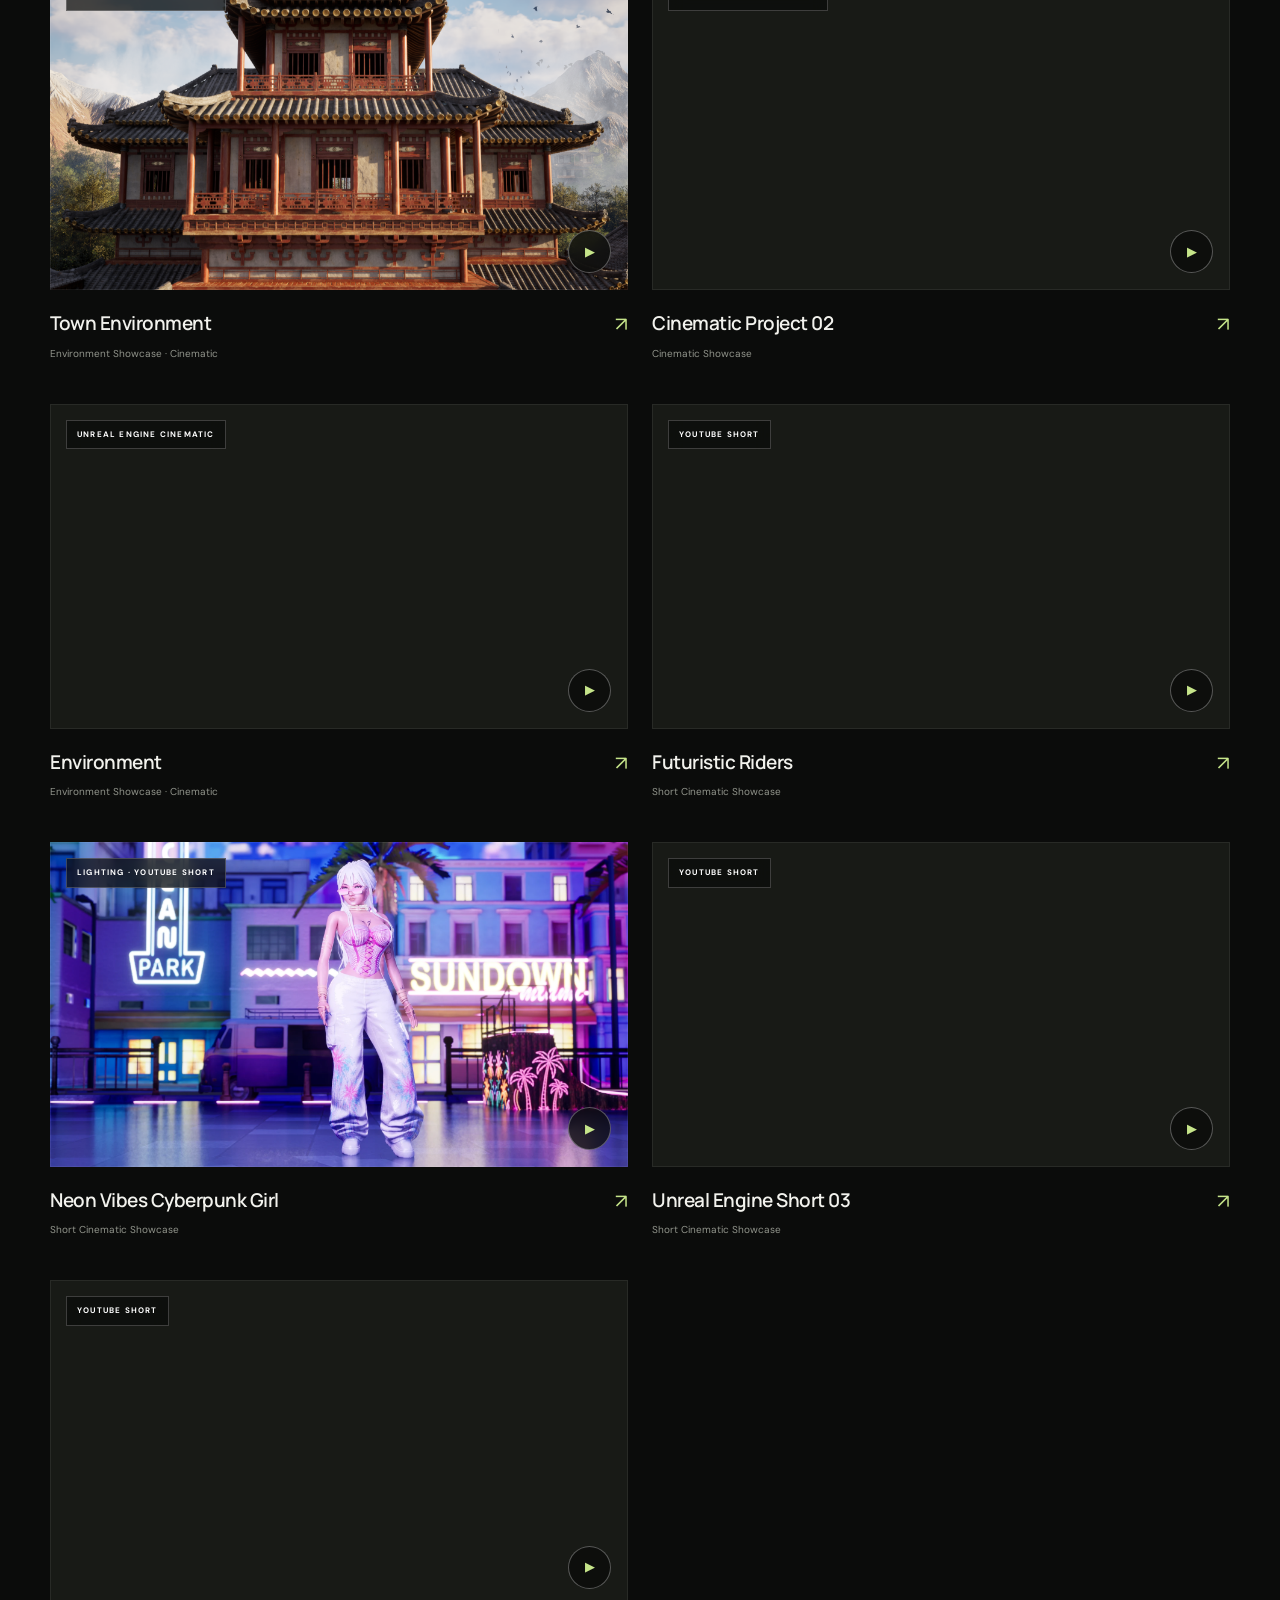
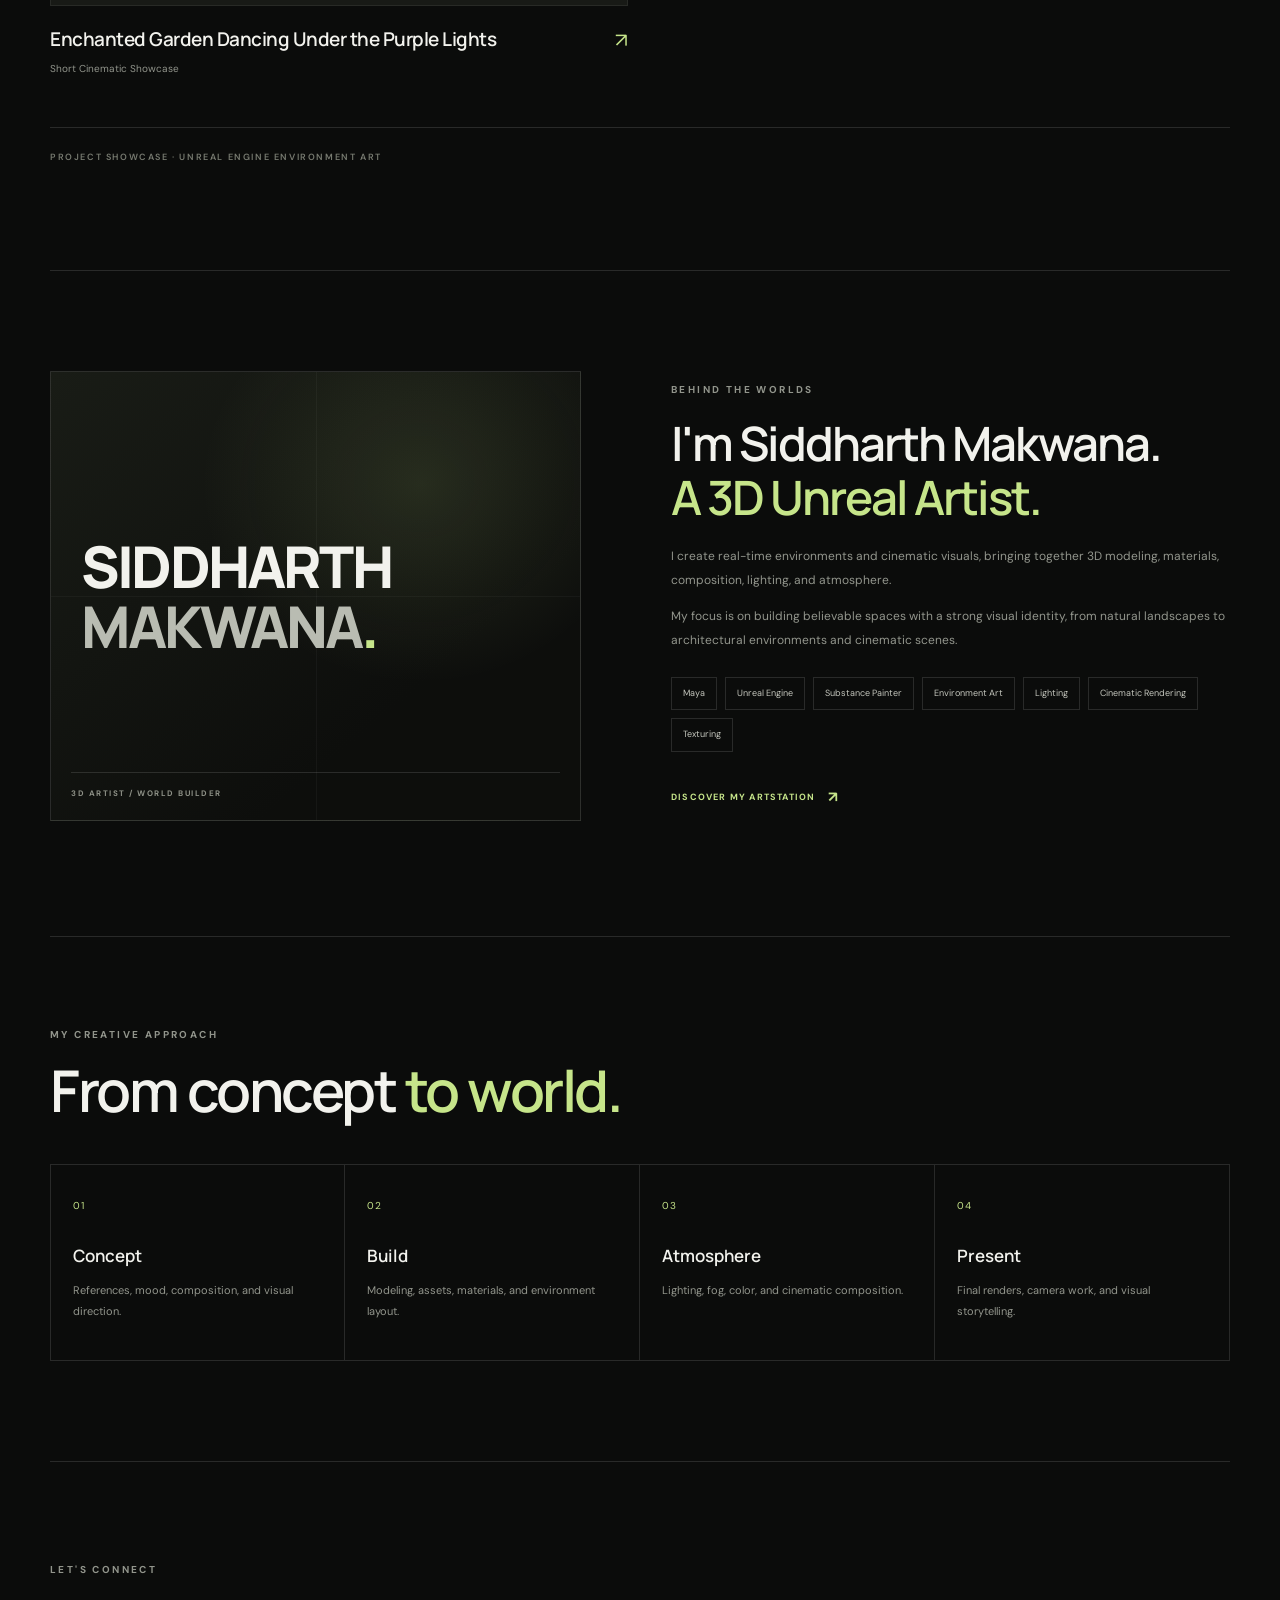
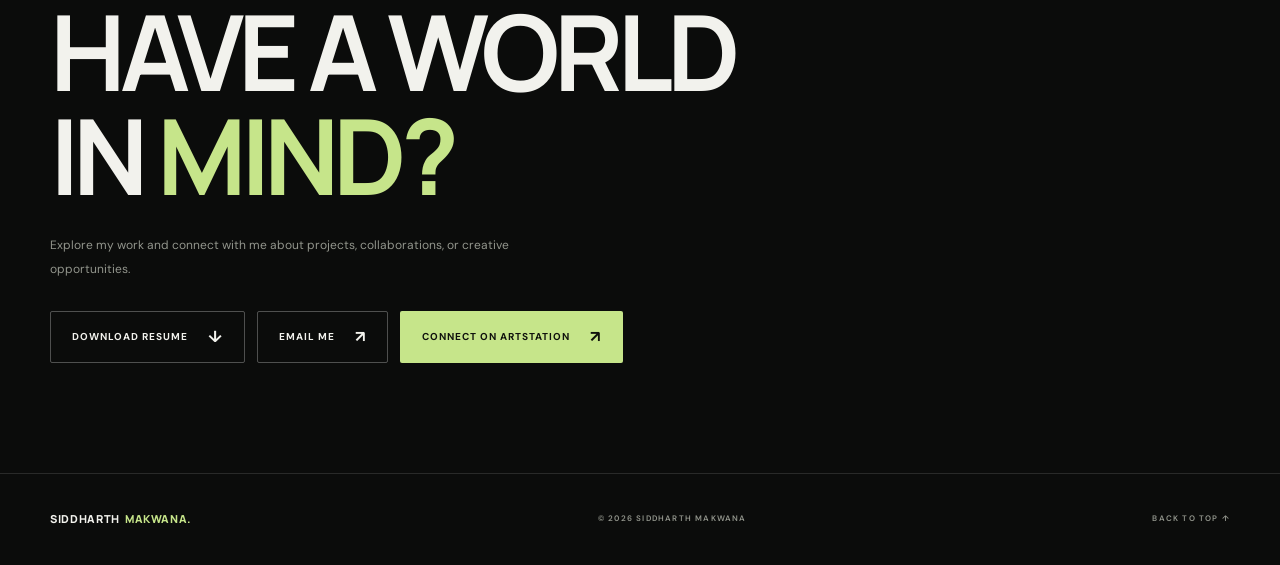
==== commit 049c25a0: "mail added" ====
--- a/index.html
+++ b/index.html
@@ -232,6 +232,11 @@
           DOWNLOAD RESUME <span>↓</span>
         </a>
 
+        <a class="button button-email"
+        href="mailto:siddharthmaac1@gmail.com?subject=Portfolio%20Enquiry">
+        EMAIL ME <span>↗</span>
+        </a>
+
         <a class="button button-light"
           href="https://www.artstation.com/sidhu3164"
           target="_blank" rel="noopener noreferrer">
--- a/style.css
+++ b/style.css
@@ -880,4 +880,16 @@
   .contact-actions .button {
     width: 100%;
   }
+}
+
+.button-email {
+  border-color: rgba(255, 255, 255, 0.28);
+  color: var(--text);
+  background: transparent;
+}
+
+.button-email:hover {
+  border-color: var(--accent);
+  color: var(--accent);
+  background: rgba(198, 229, 138, 0.06);
 }
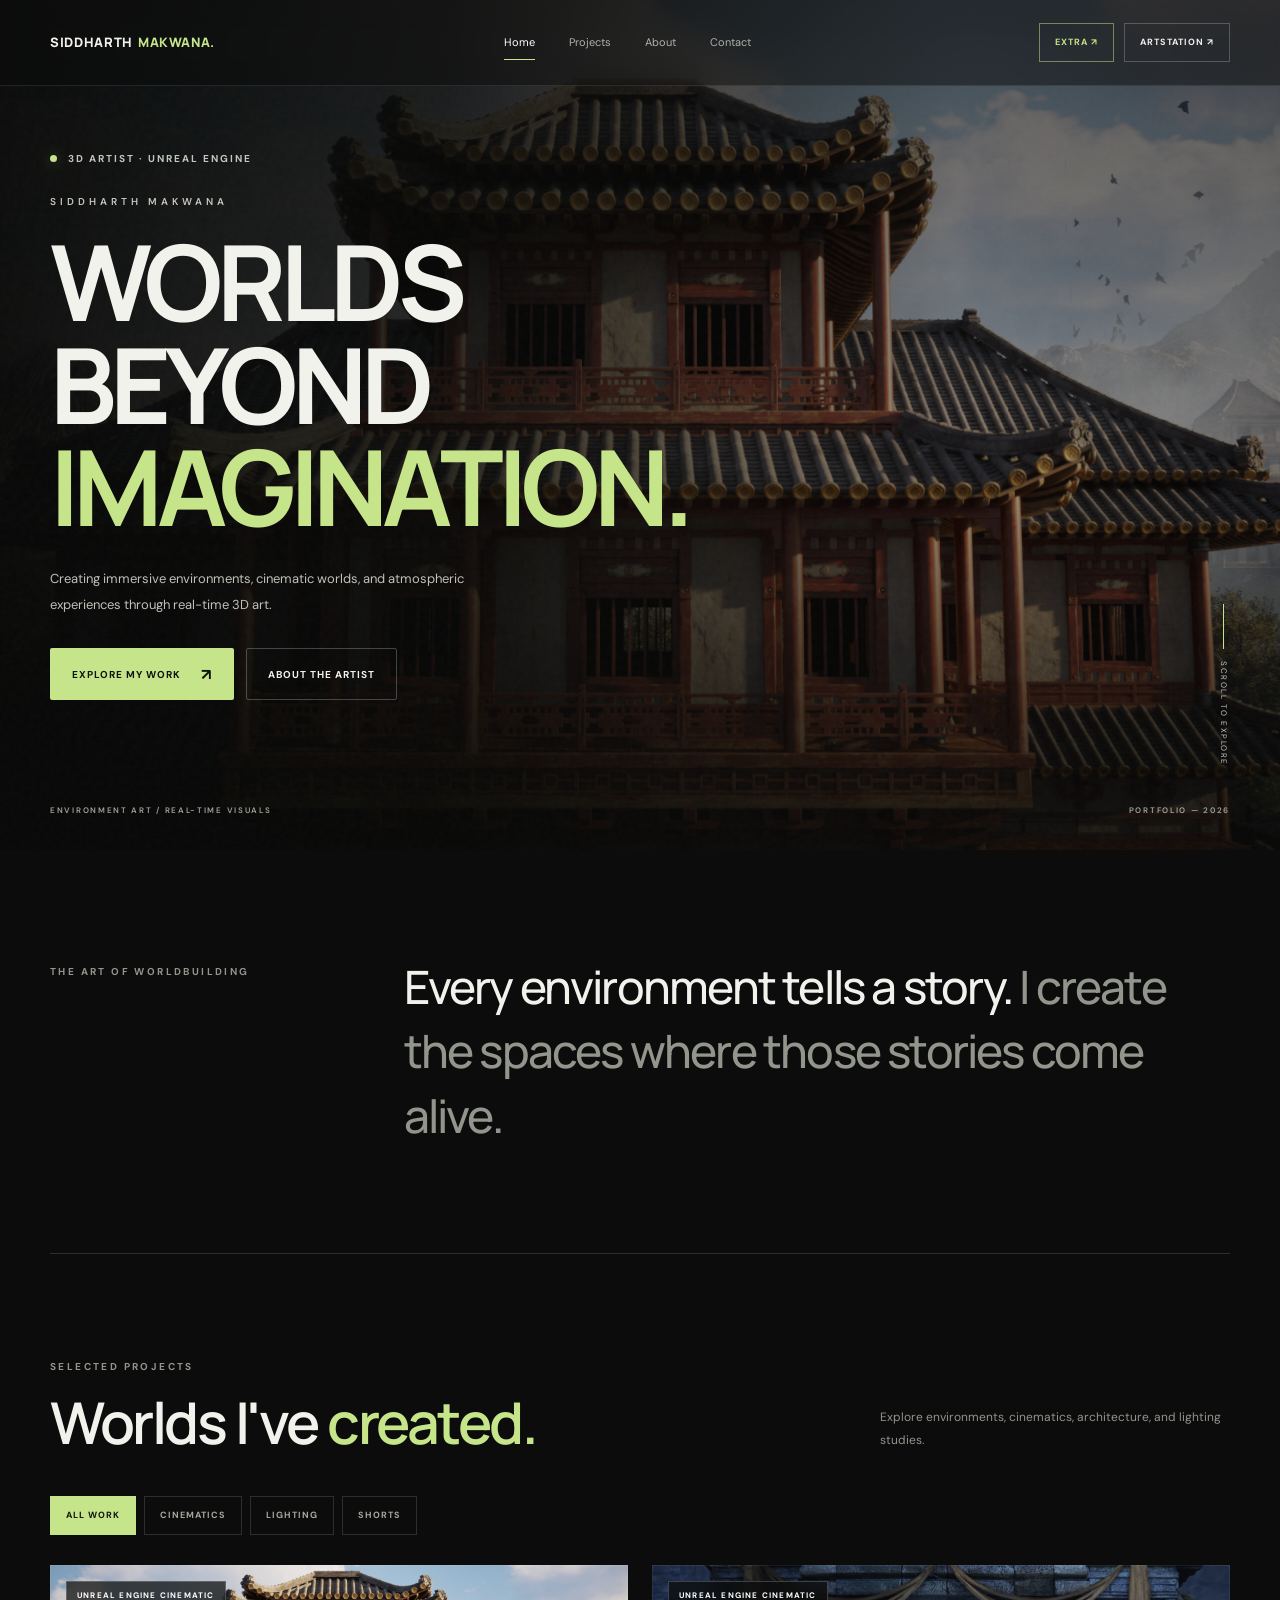
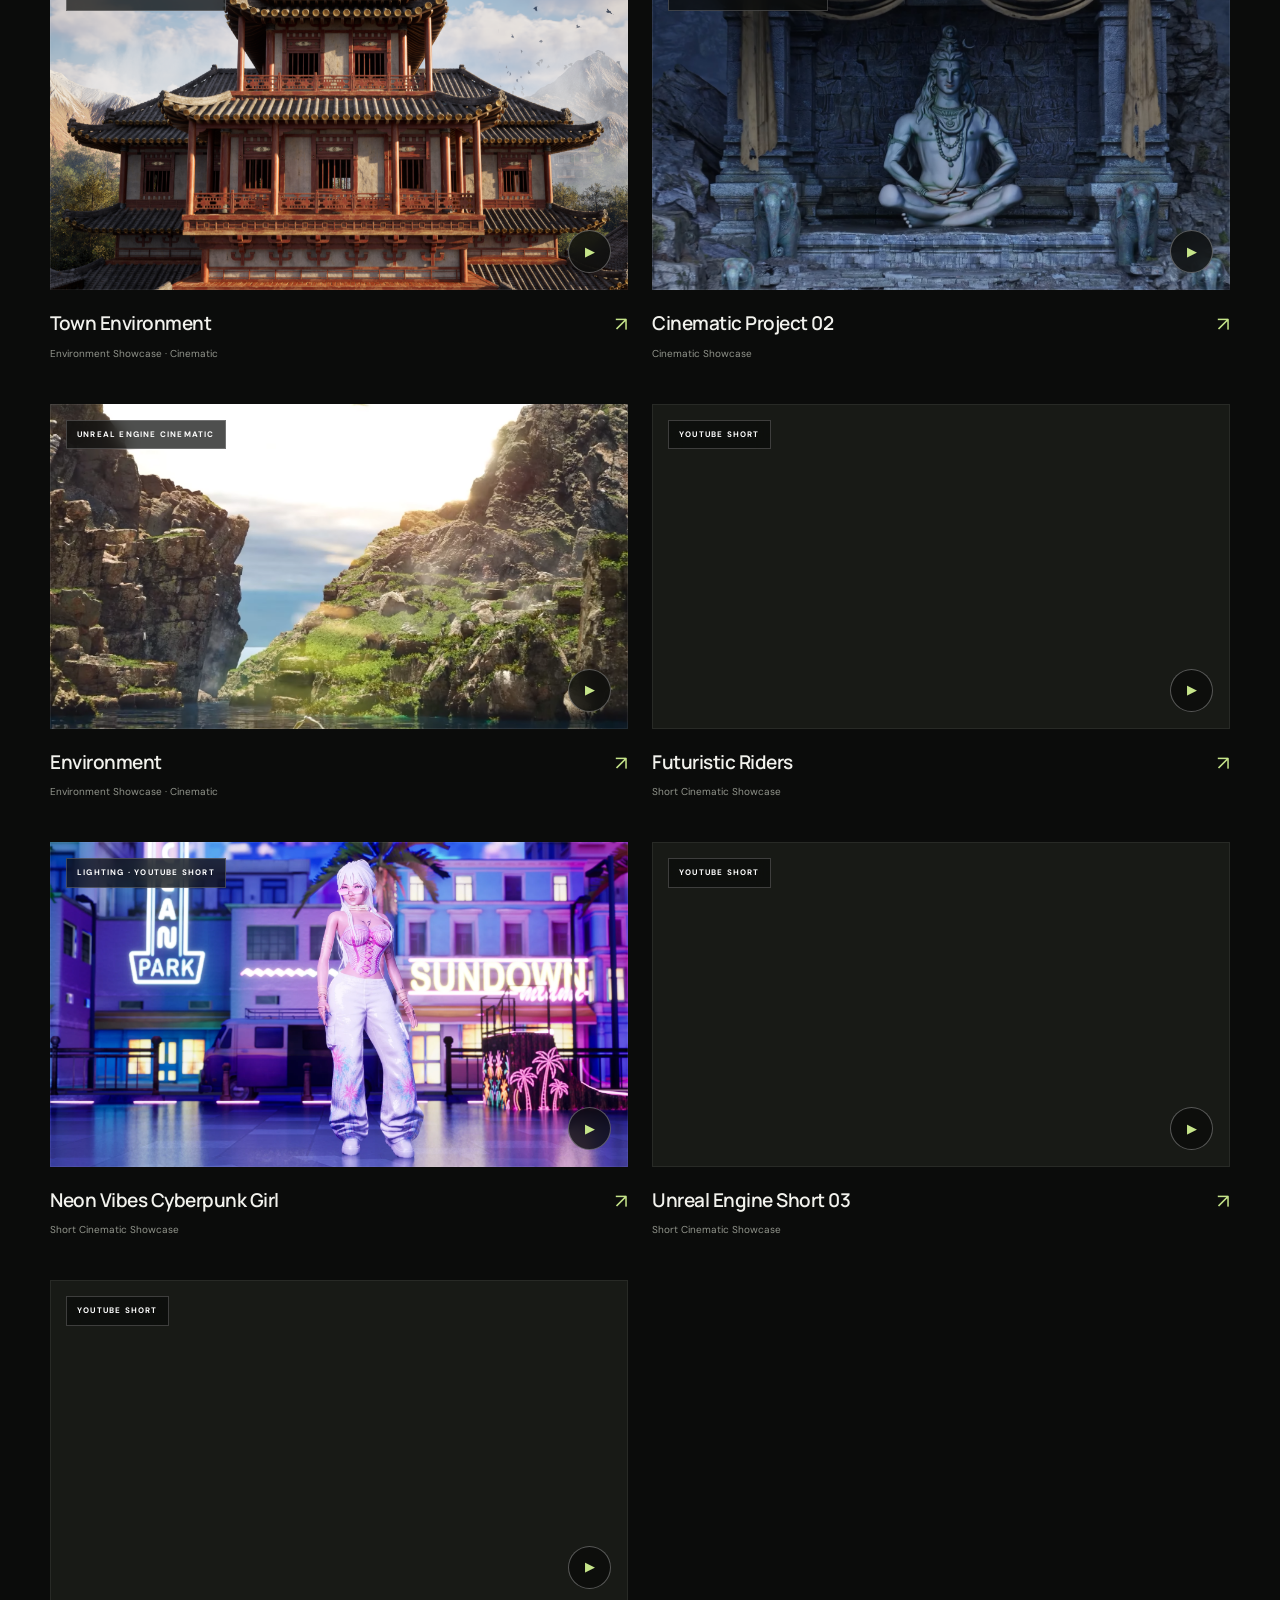
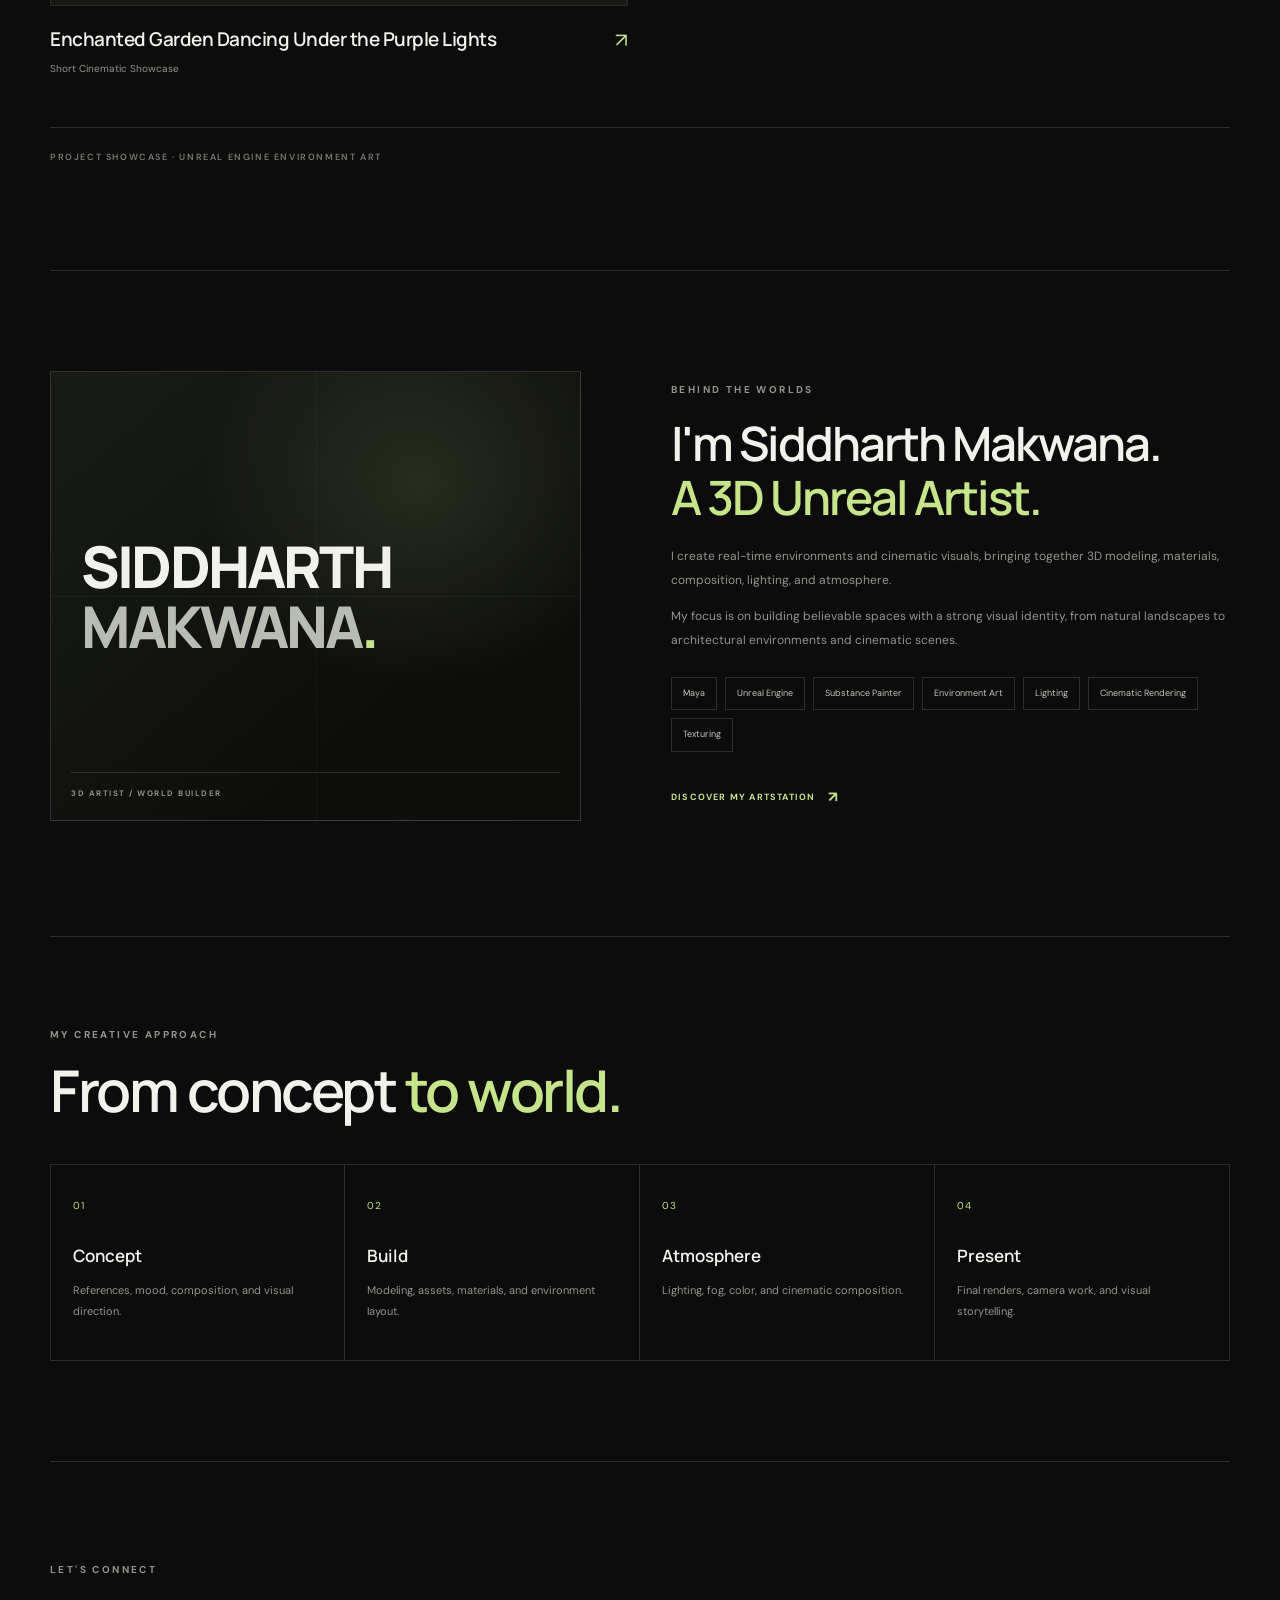
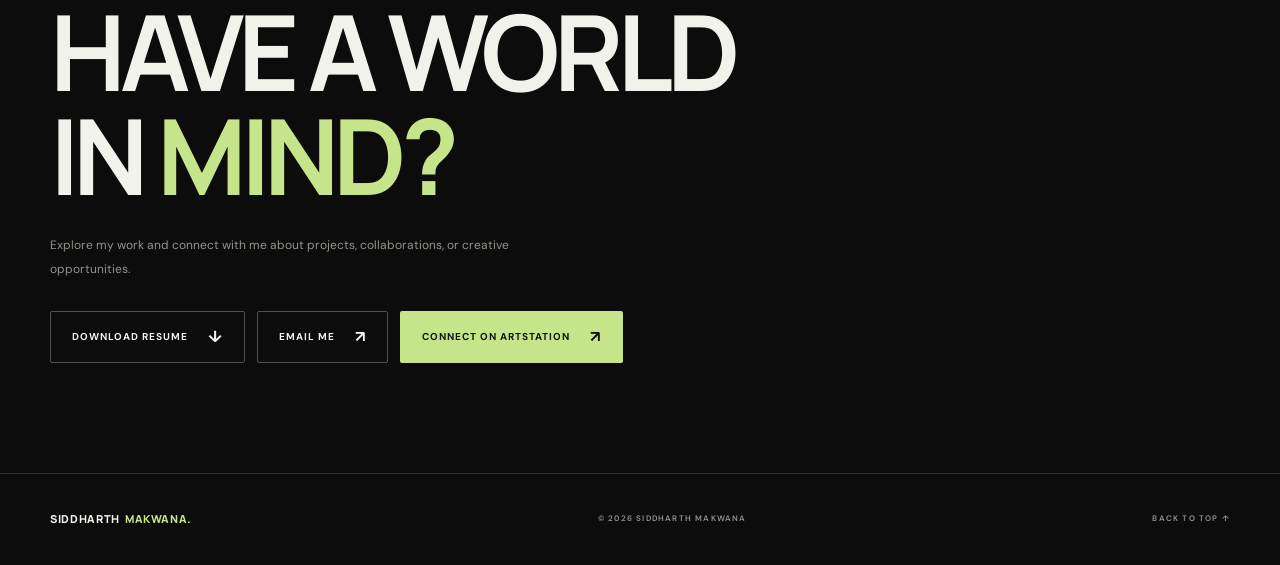
==== commit 0ca6e2f9: "gallry added" ====
--- a/index.html
+++ b/index.html
@@ -13,6 +13,7 @@
   <link href="https://fonts.googleapis.com/css2?family=DM+Sans:wght@400;500;600;700&family=Manrope:wght@400;500;600;700;800&display=swap" rel="stylesheet">
 
   <link rel="stylesheet" href="style.css">
+  <link rel="stylesheet" href="gallery.css">
   <script src="script.js" defer></script>
 </head>
 
@@ -45,10 +46,19 @@
       <a href="#contact" class="nav-link">Contact</a>
     </nav>
 
-    <a class="nav-cta" href="https://www.artstation.com/sidhu3164"
-      target="_blank" rel="noopener noreferrer">
-      ARTSTATION ↗
-    </a>
+    <div class="nav-actions">
+      <a class="nav-cta nav-extra"
+        href="extra.html">
+        EXTRA ↗
+      </a>
+    
+      <a class="nav-cta"
+        href="https://www.artstation.com/sidhu3164"
+        target="_blank"
+        rel="noopener noreferrer">
+        ARTSTATION ↗
+      </a>
+    </div>
   </header>
 
   <main>
--- a/style.css
+++ b/style.css
@@ -183,6 +183,24 @@
   letter-spacing: 1px;
   transition: border-color 0.2s ease, color 0.2s ease;
 }
+
+.nav-actions {
+  display: flex;
+  align-items: center;
+  gap: 10px;
+}
+
+.nav-extra {
+  border-color: rgba(198, 229, 138, 0.5);
+  color: var(--accent);
+}
+
+.nav-extra:hover {
+  border-color: var(--accent);
+  background: rgba(198, 229, 138, 0.08);
+}
+
+
 .nav-cta:hover { border-color: var(--accent); color: var(--accent); }
 .menu-toggle {
   display: none;
--- a/gallery.css
+++ b/gallery.css
@@ -0,0 +1,271 @@
+:root {
+  --bg: #0b0c0b;
+  --text: #f2f2ed;
+  --muted: #92958c;
+  --accent: #c6e58a;
+  --border: rgba(255, 255, 255, 0.14);
+  --heading: "Manrope", sans-serif;
+  --body: "DM Sans", sans-serif;
+}
+
+* {
+  box-sizing: border-box;
+}
+
+body {
+  margin: 0;
+  background: var(--bg);
+  color: var(--text);
+  font-family: var(--body);
+}
+
+.gallery-header {
+  display: flex;
+  min-height: 80px;
+  align-items: center;
+  justify-content: space-between;
+  padding: 0 max(24px, calc((100% - 1280px) / 2));
+  border-bottom: 1px solid var(--border);
+}
+
+.gallery-logo,
+.back-button {
+  color: var(--text);
+  text-decoration: none;
+  font-size: 10px;
+  font-weight: 700;
+  letter-spacing: 1px;
+}
+
+.gallery-logo span {
+  color: var(--accent);
+}
+
+.back-button {
+  color: var(--muted);
+}
+
+.back-button:hover {
+  color: var(--accent);
+}
+
+.gallery-main {
+  width: min(1280px, calc(100% - 48px));
+  min-height: calc(100vh - 80px);
+  margin: 0 auto;
+  padding: 80px 0 100px;
+}
+
+.gallery-label {
+  margin: 0 0 16px;
+  color: var(--muted);
+  font-size: 10px;
+  font-weight: 700;
+  letter-spacing: 2px;
+}
+
+h1 {
+  margin: 0;
+  font-family: var(--heading);
+  font-size: clamp(50px, 8vw, 110px);
+  font-weight: 700;
+  letter-spacing: -6px;
+  line-height: 0.95;
+}
+
+h1 span {
+  color: var(--accent);
+}
+
+.gallery-description {
+  max-width: 470px;
+  margin: 25px 0 50px;
+  color: var(--muted);
+  font-size: 13px;
+  line-height: 1.9;
+}
+
+.gallery-grid {
+  display: grid;
+  grid-template-columns: repeat(3, minmax(0, 1fr));
+  gap: 18px;
+}
+
+.gallery-item {
+  position: relative;
+  padding: 0;
+  overflow: hidden;
+  border: 1px solid var(--border);
+  color: var(--text);
+  text-align: left;
+  background: #151714;
+  cursor: pointer;
+}
+
+.gallery-item img {
+  display: block;
+  width: 100%;
+  aspect-ratio: 16 / 9;
+  object-fit: cover;
+  transition: transform 0.5s ease;
+}
+
+.gallery-item:hover img {
+  transform: scale(1.04);
+}
+
+.gallery-item span {
+  display: block;
+  padding: 16px 18px;
+  font-size: 10px;
+  font-weight: 700;
+  letter-spacing: 1px;
+}
+
+.gallery-item:hover span {
+  color: var(--accent);
+}
+
+.image-popup {
+  width: min(1500px, 96vw);
+  max-width: none;
+  max-height: 94vh;
+  padding: 0;
+  overflow: auto;
+  border: 1px solid var(--border);
+  background: #10110f;
+}
+
+.image-popup::backdrop {
+  background: rgba(0, 0, 0, 0.9);
+  backdrop-filter: blur(8px);
+}
+
+.image-popup img {
+  display: block;
+  width: auto;
+  max-width: 100%;
+  height: auto;
+  max-height: 82vh;
+  margin: 0 auto;
+  object-fit: contain;
+}
+
+.popup-close,
+.popup-arrow {
+  position: fixed;
+  z-index: 2;
+  display: grid;
+  place-items: center;
+  border: 1px solid rgba(255, 255, 255, 0.35);
+  border-radius: 50%;
+  color: white;
+  background: rgba(0, 0, 0, 0.76);
+  cursor: pointer;
+}
+
+.popup-close {
+  top: 22px;
+  right: 22px;
+  width: 42px;
+  height: 42px;
+  font-size: 16px;
+}
+
+.popup-arrow {
+  top: 50%;
+  width: 50px;
+  height: 50px;
+  font-size: 24px;
+  transform: translateY(-50%);
+}
+
+.popup-prev {
+  left: 24px;
+}
+
+.popup-next {
+  right: 24px;
+}
+
+.popup-close:hover,
+.popup-arrow:hover {
+  border-color: var(--accent);
+  color: var(--accent);
+}
+
+.popup-info {
+  display: flex;
+  align-items: center;
+  justify-content: space-between;
+  gap: 20px;
+  padding: 16px 20px;
+}
+
+.popup-info p {
+  margin: 0;
+  color: var(--text);
+  font-size: 11px;
+  font-weight: 700;
+  letter-spacing: 1px;
+}
+
+#popupCount {
+  color: var(--accent);
+  font-size: 10px;
+  font-weight: 700;
+  letter-spacing: 1px;
+}
+
+@media (max-width: 700px) {
+  .gallery-header {
+    min-height: 70px;
+    padding: 0 18px;
+  }
+
+  .gallery-main {
+    width: calc(100% - 36px);
+    min-height: calc(100vh - 70px);
+    padding: 55px 0 70px;
+  }
+
+  h1 {
+    font-size: clamp(47px, 14vw, 70px);
+    letter-spacing: -3px;
+  }
+
+  .popup-close {
+    top: 12px;
+    right: 12px;
+    width: 38px;
+    height: 38px;
+  }
+
+  .popup-arrow {
+    width: 40px;
+    height: 40px;
+    font-size: 19px;
+  }
+
+  .popup-prev {
+    left: 10px;
+  }
+
+  .popup-next {
+    right: 10px;
+  }
+
+  .popup-info {
+    padding: 13px 15px;
+  }
+
+  .gallery-grid {
+  grid-template-columns: repeat(2, minmax(0, 1fr));
+  gap: 10px;
+  }
+}
+
+.gallery-item:has(img[src*="christmas"]) img {
+  aspect-ratio: 9 / 16;
+  object-fit: cover;
+}
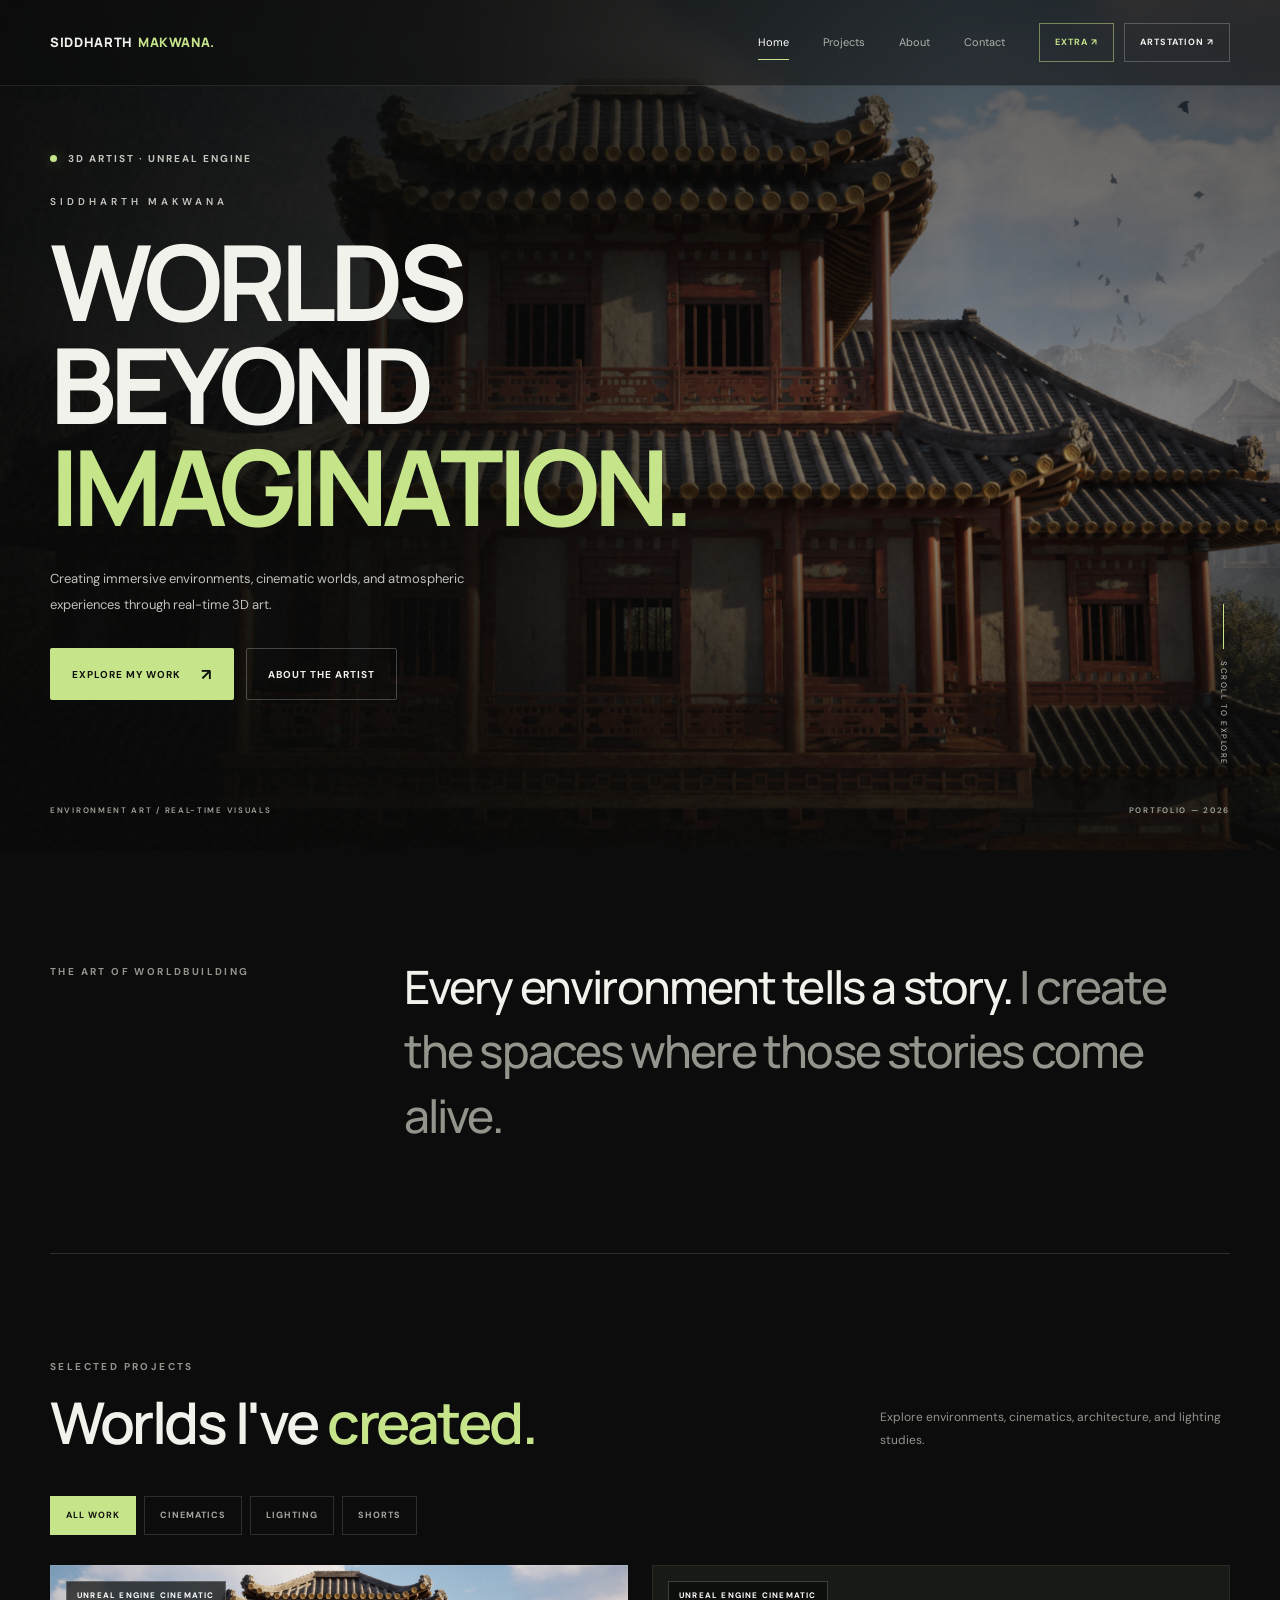
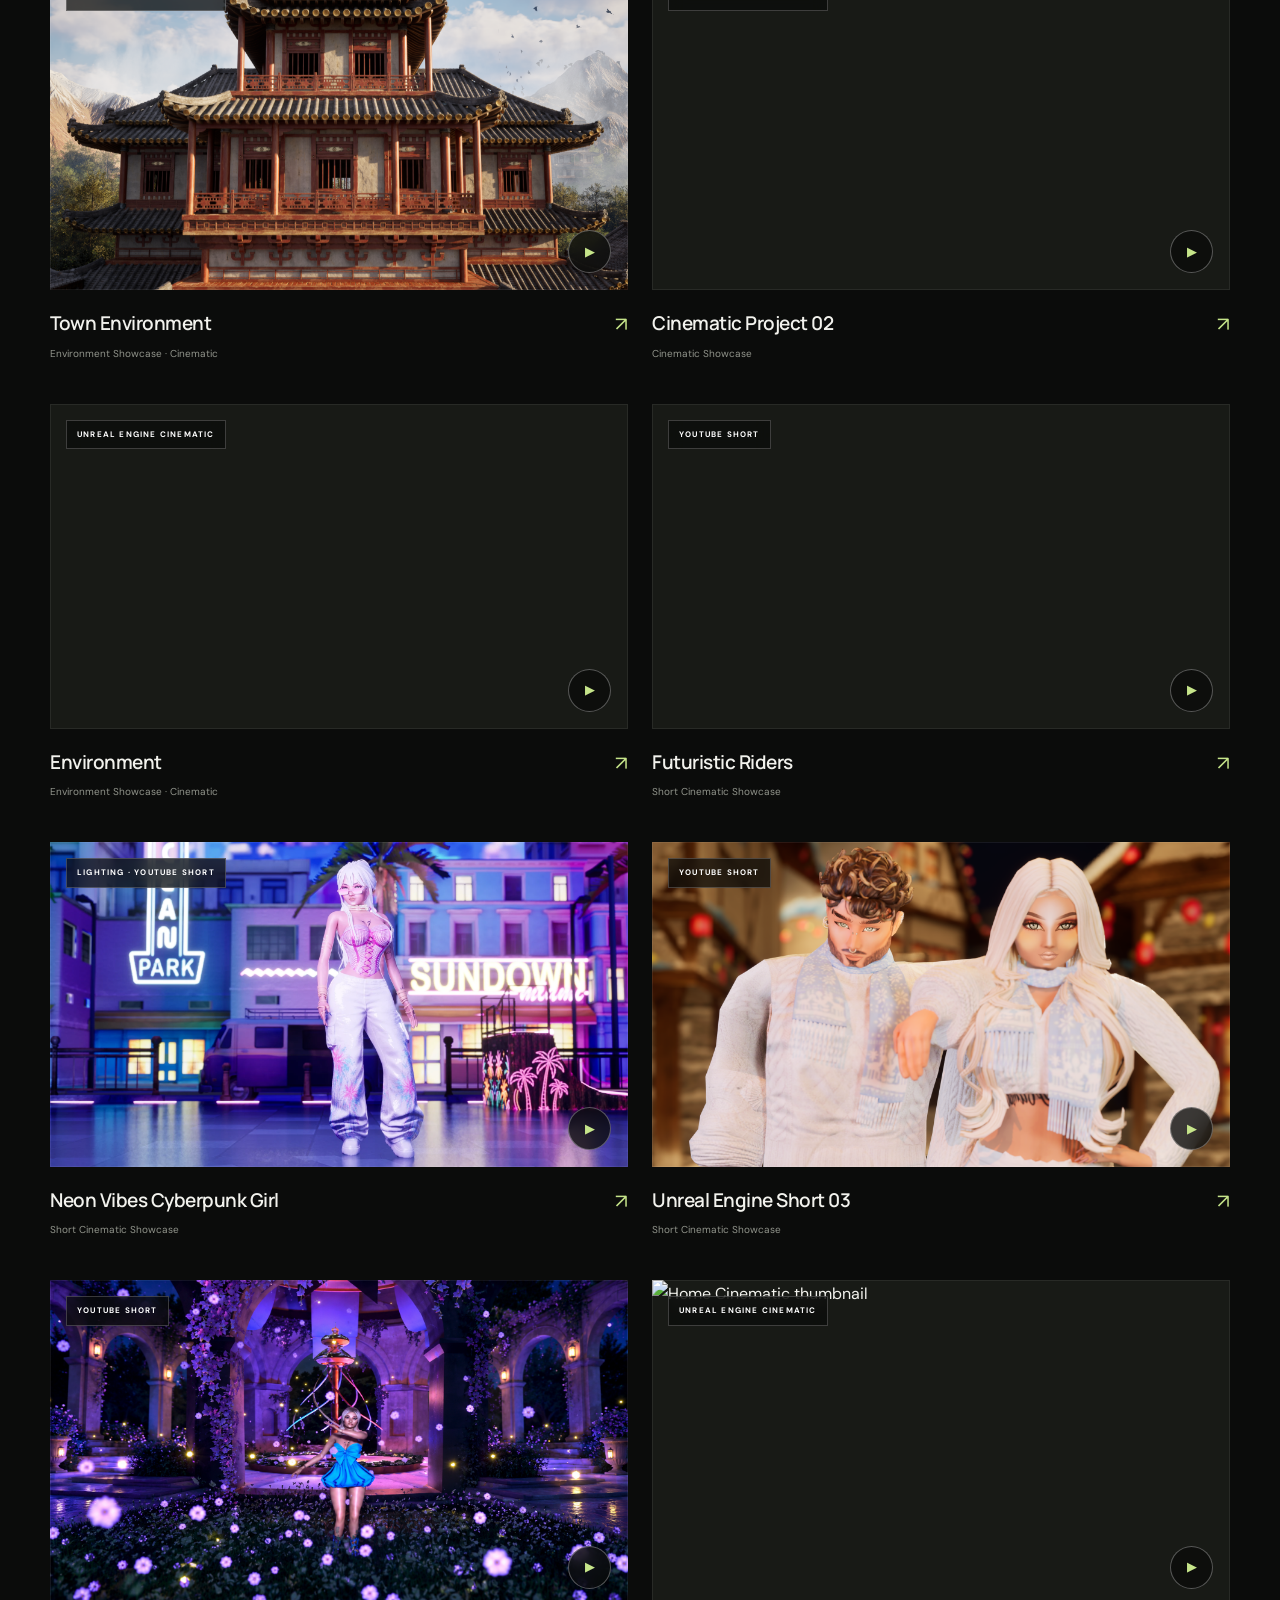
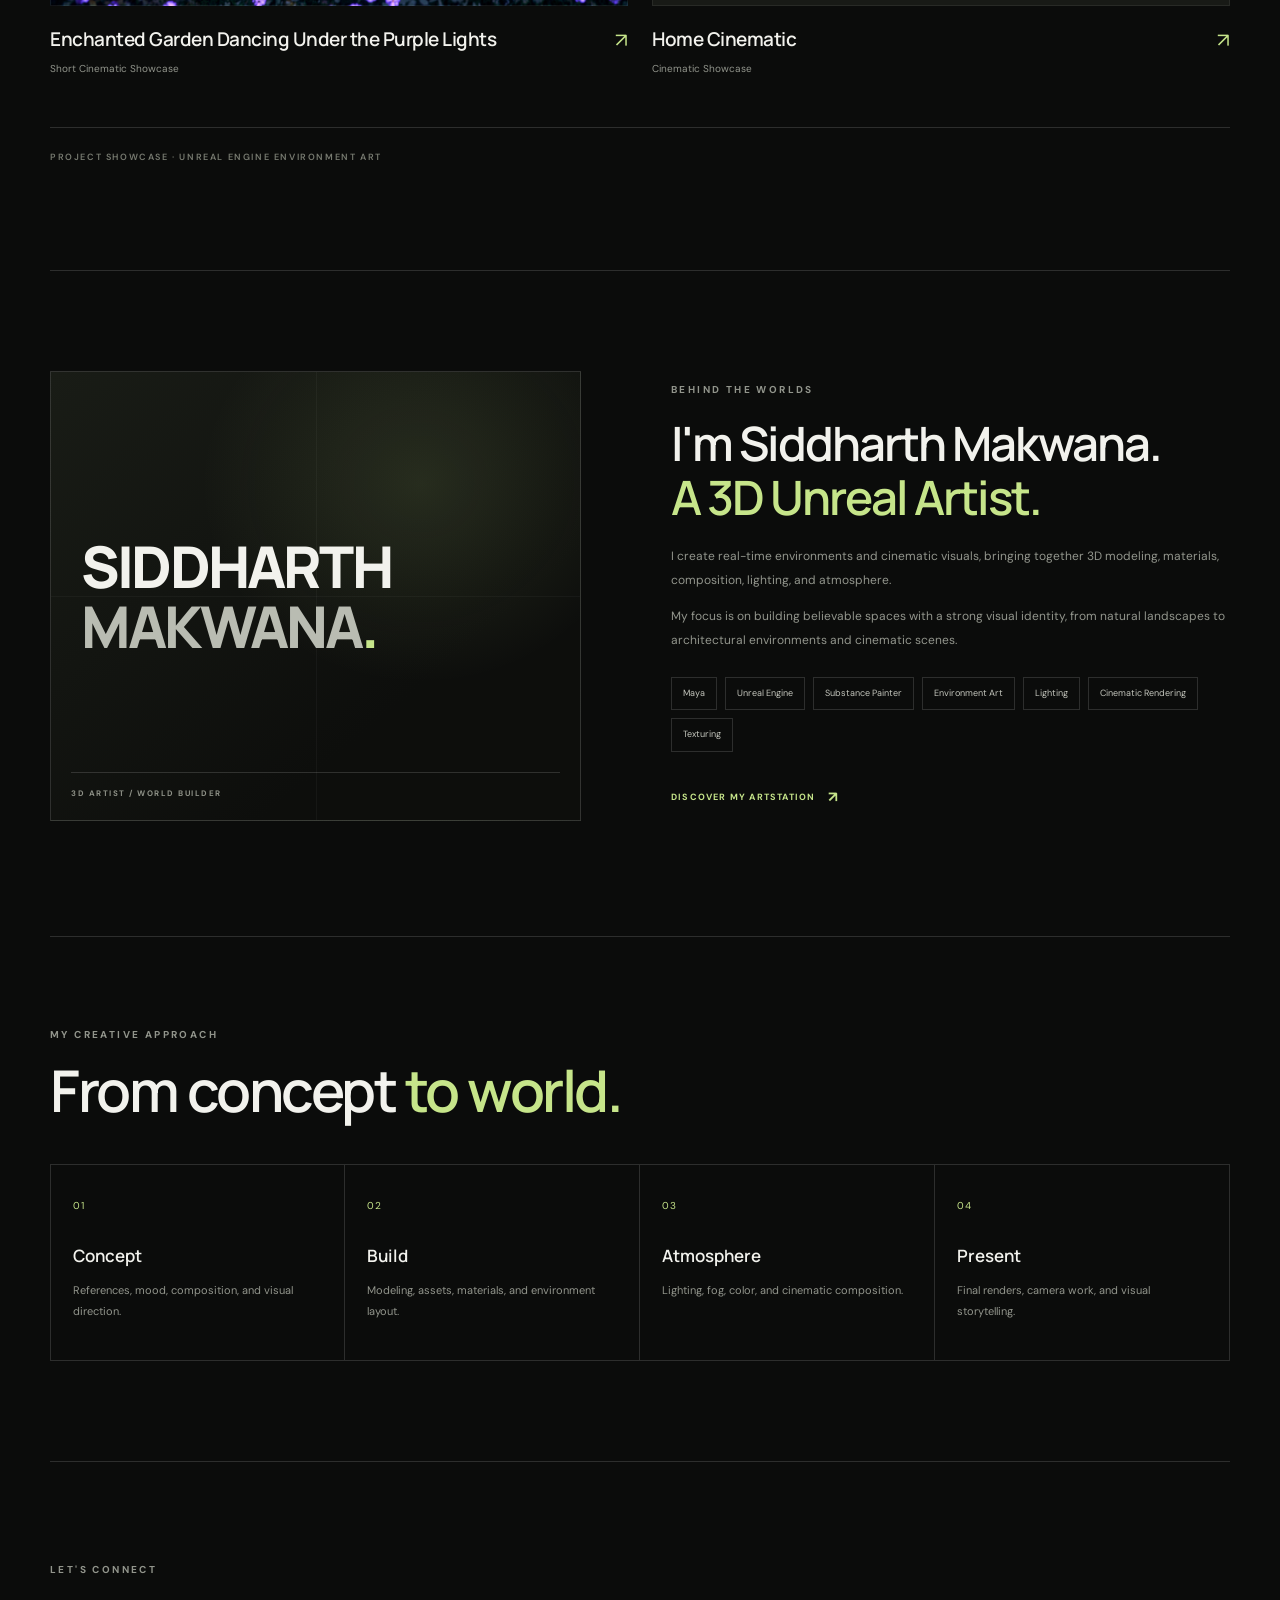
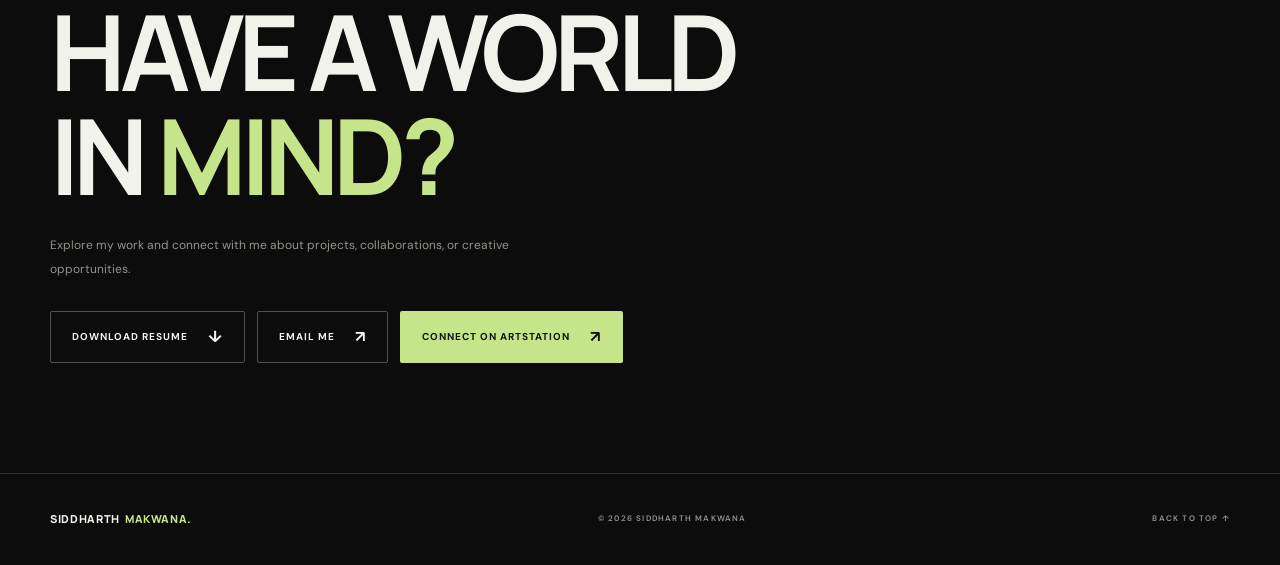
==== commit 7fb25838: "check mmobile" ====
--- a/index.html
+++ b/index.html
@@ -44,21 +44,21 @@
       <a href="#work" class="nav-link">Projects</a>
       <a href="#about" class="nav-link">About</a>
       <a href="#contact" class="nav-link">Contact</a>
-    </nav>
-
-    <div class="nav-actions">
-      <a class="nav-cta nav-extra"
+      
+      <div class="nav-actions">
+        <a class="nav-cta nav-extra"
         href="extra.html">
         EXTRA ↗
-      </a>
+        </a>
     
-      <a class="nav-cta"
+        <a class="nav-cta"
         href="https://www.artstation.com/sidhu3164"
         target="_blank"
         rel="noopener noreferrer">
         ARTSTATION ↗
-      </a>
-    </div>
+        </a>
+      </div>
+    </nav>
   </header>
 
   <main>
--- a/style.css
+++ b/style.css
@@ -910,4 +910,56 @@
   border-color: var(--accent);
   color: var(--accent);
   background: rgba(198, 229, 138, 0.06);
+}
+
+/* Show Extra and ArtStation buttons on mobile */
+@media (max-width: 700px) {
+  .navbar {
+    min-height: auto;
+    flex-wrap: wrap;
+    padding: 12px 18px;
+    gap: 12px;
+  }
+
+  .nav-actions {
+    display: flex;
+    order: 3;
+    width: 100%;
+    gap: 8px;
+    padding-top: 4px;
+  }
+
+  .nav-actions .nav-cta {
+    display: flex;
+    min-height: 40px;
+    flex: 1;
+    align-items: center;
+    justify-content: center;
+    padding: 8px 6px;
+    font-size: 8px;
+    white-space: nowrap;
+  }
+}
+
+.mobile-nav-actions {
+  display: none;
+}
+
+@media (max-width: 700px) {
+  .mobile-nav-actions {
+    display: flex;
+    gap: 8px;
+    padding-top: 18px;
+  }
+
+  .mobile-nav-actions .nav-cta {
+    display: flex;
+    min-height: 42px;
+    flex: 1;
+    align-items: center;
+    justify-content: center;
+    padding: 8px 6px;
+    font-size: 8px;
+    white-space: nowrap;
+  }
 }
--- a/gallery.css
+++ b/gallery.css
@@ -268,4 +268,45 @@
 .gallery-item:has(img[src*="christmas"]) img {
   aspect-ratio: 9 / 16;
   object-fit: cover;
+}
+
+.gallery-grid {
+  align-items: start;
+}
+
+.gallery-item {
+  align-self: start;
+}
+
+.portrait-card img {
+  aspect-ratio: 9 / 16;
+  object-fit: cover;
+}
+
+/* Masonry grid for mixed landscape and portrait renders */
+.gallery-grid {
+  display: block;
+  max-width: none;
+  column-count: 3;
+  column-gap: 18px;
+}
+
+.gallery-item {
+  display: inline-block;
+  width: 100%;
+  margin: 0 0 18px;
+  break-inside: avoid;
+  vertical-align: top;
+}
+
+@media (max-width: 900px) {
+  .gallery-grid {
+    column-count: 2;
+  }
+}
+
+@media (max-width: 500px) {
+  .gallery-grid {
+    column-count: 1;
+  }
 }
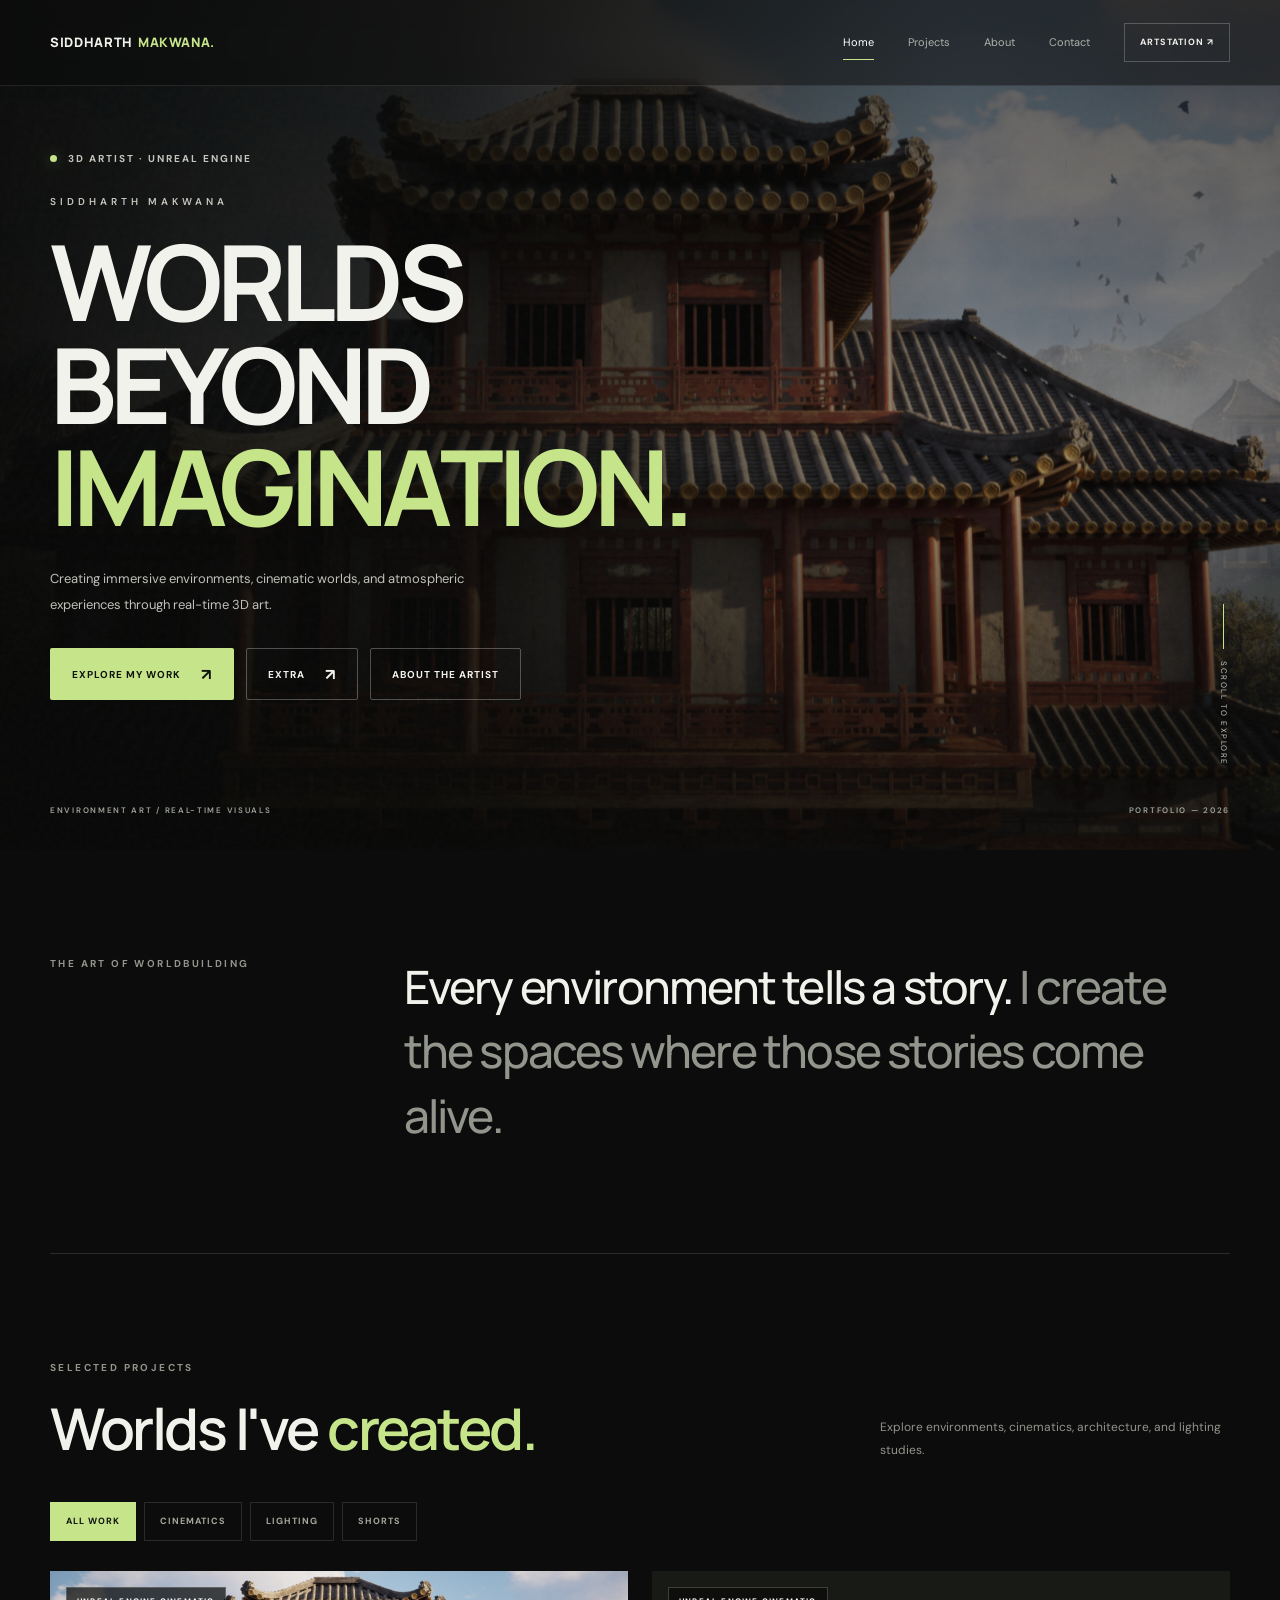
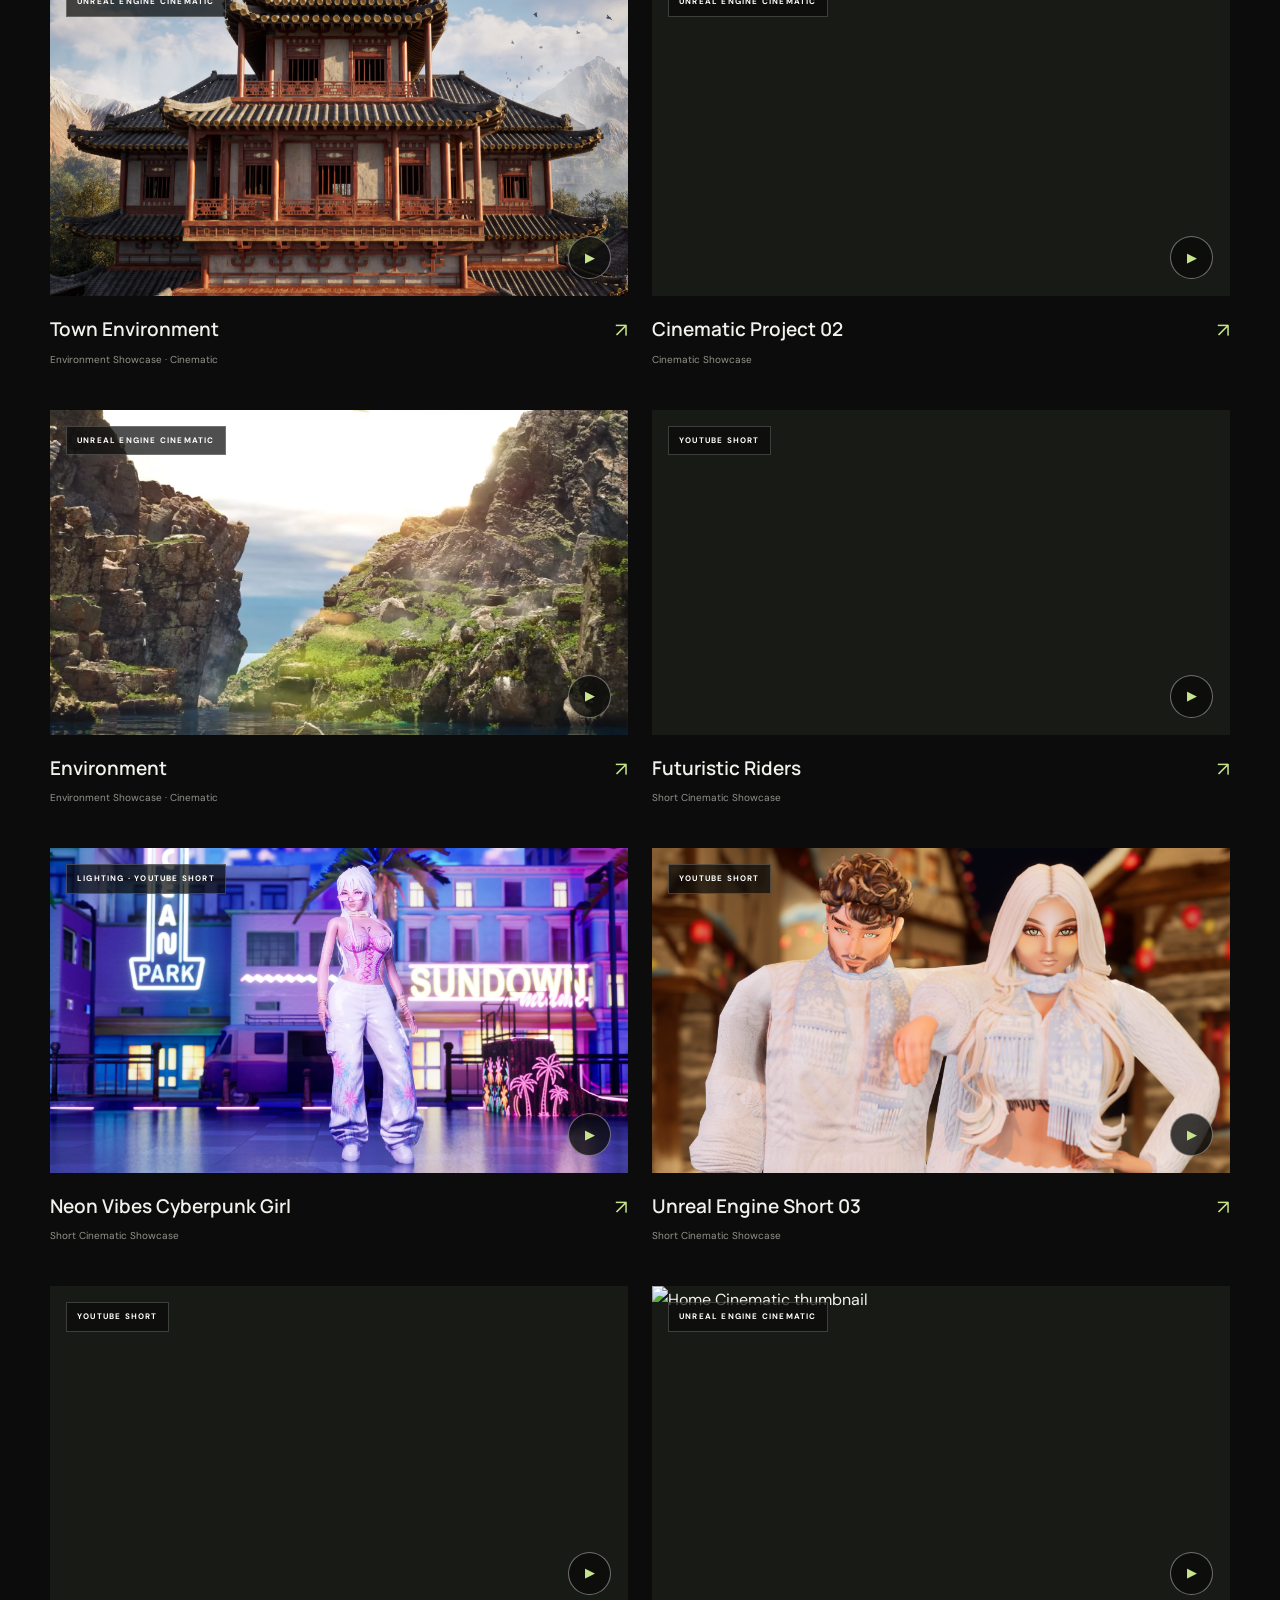
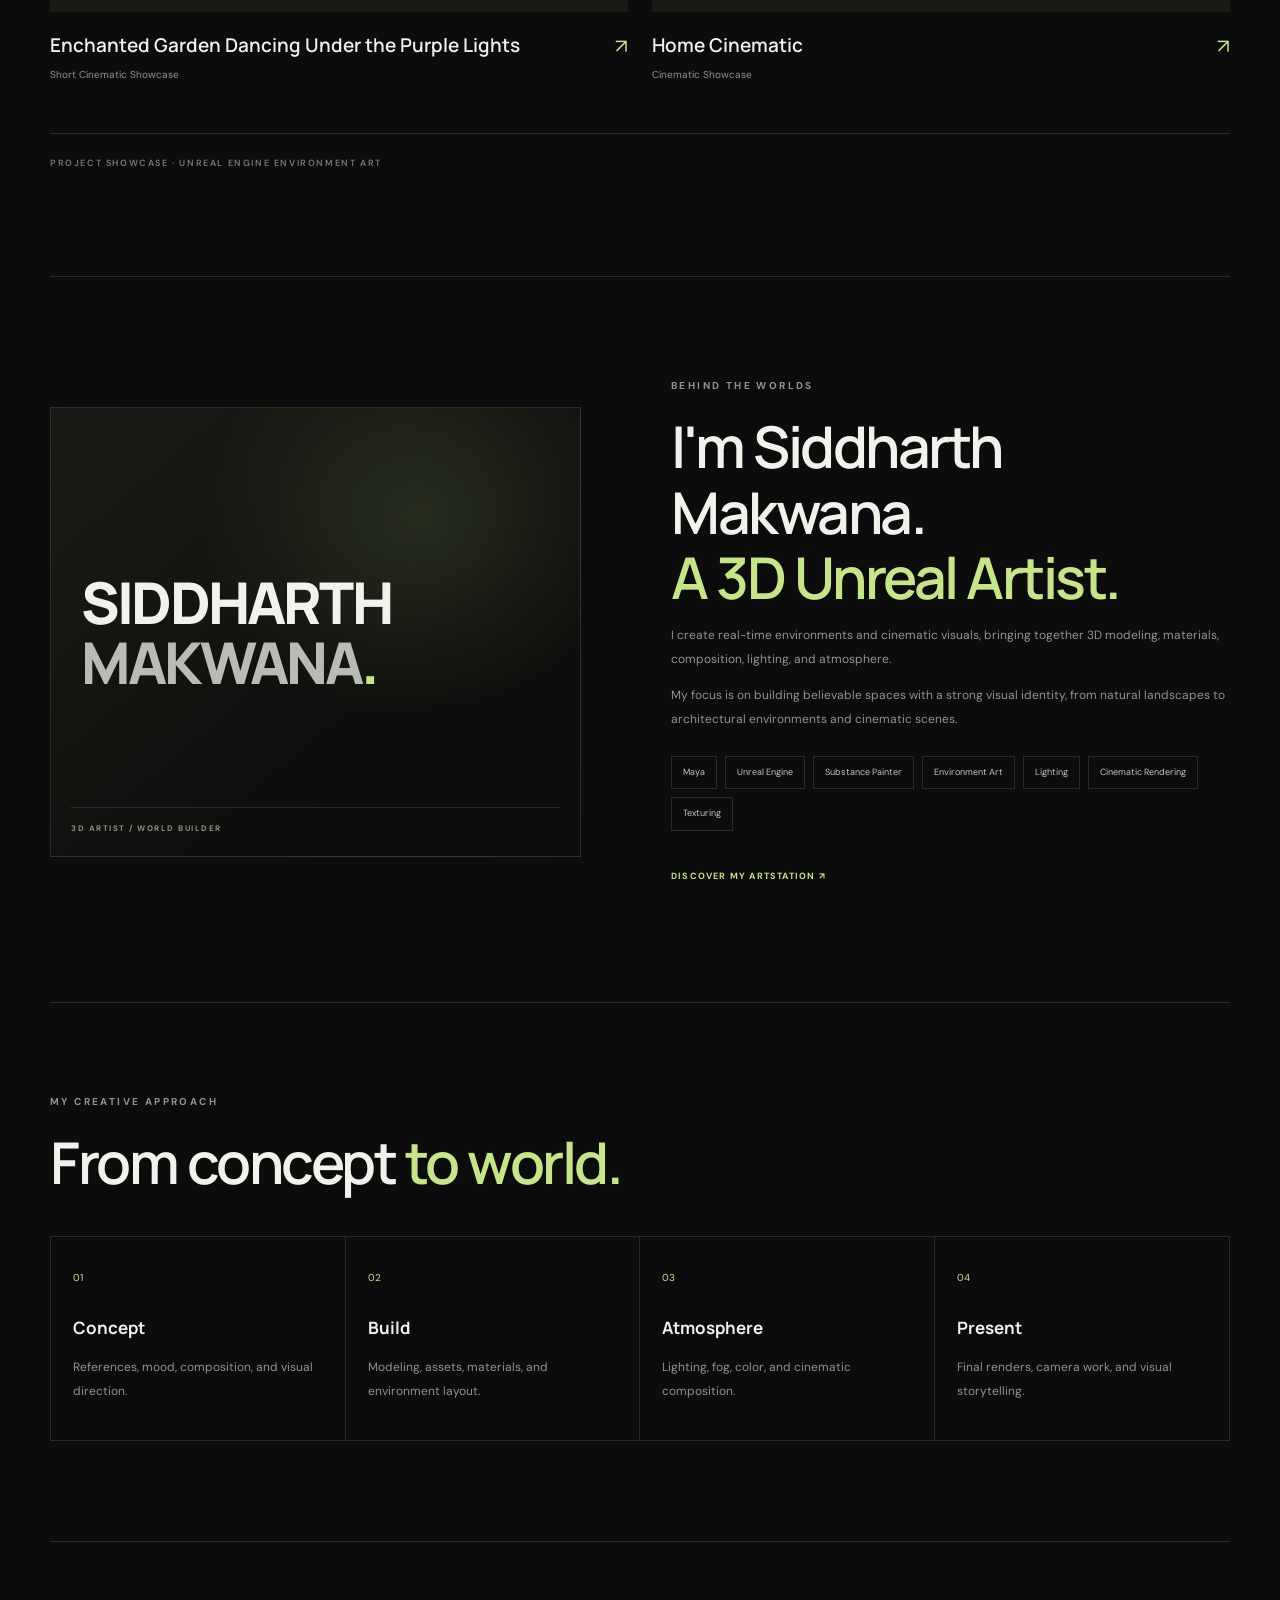
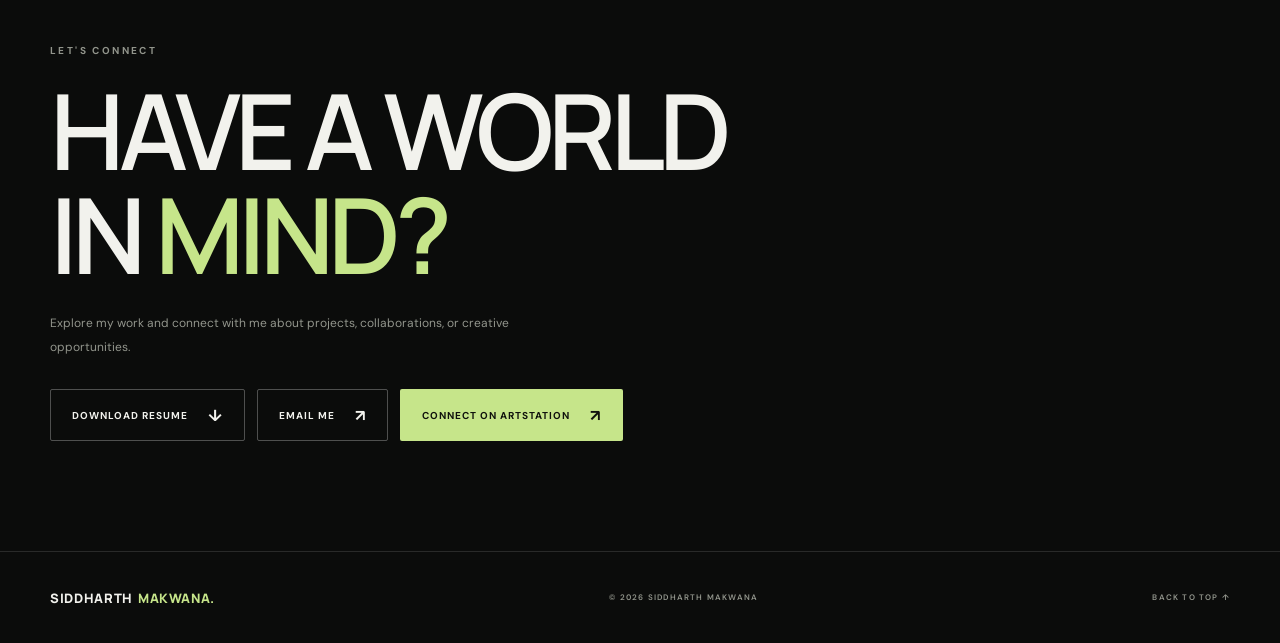
==== commit 0d1c92b6: "new" ====
--- a/index.html
+++ b/index.html
@@ -5,7 +5,6 @@
   <meta name="viewport" content="width=device-width, initial-scale=1">
   <meta name="theme-color" content="#0b0c0b">
   <meta name="description" content="Siddharth Makwana — 3D Environment Artist specializing in Unreal Engine environments and cinematic visuals.">
-
   <title>Siddharth Makwana | 3D Environment Artist</title>
 
   <link rel="preconnect" href="https://fonts.googleapis.com">
@@ -13,27 +12,25 @@
   <link href="https://fonts.googleapis.com/css2?family=DM+Sans:wght@400;500;600;700&family=Manrope:wght@400;500;600;700;800&display=swap" rel="stylesheet">
 
   <link rel="stylesheet" href="style.css">
-  <link rel="stylesheet" href="gallery.css">
   <script src="script.js" defer></script>
 </head>
 
 <body>
 
   <div class="site-loader" id="siteLoader">
-    <span class="loader-mark">
-      SIDDHARTH <span>MAKWANA.</span>
-    </span>
+    <span class="loader-mark">SIDDHARTH <span>MAKWANA.</span></span>
     <span class="loader-line"></span>
   </div>
 
   <header class="navbar">
     <a class="brand" href="#home" aria-label="Siddharth Makwana home">
-      <span class="brand-first">SIDDHARTH</span>
+      <span>SIDDHARTH</span>
       <span class="brand-last">MAKWANA.</span>
     </a>
 
     <button class="menu-toggle" id="menuToggle"
-      aria-label="Open navigation" aria-expanded="false"
+      aria-label="Open navigation"
+      aria-expanded="false"
       aria-controls="navLinks">
       <span></span>
       <span></span>
@@ -44,18 +41,14 @@
       <a href="#work" class="nav-link">Projects</a>
       <a href="#about" class="nav-link">About</a>
       <a href="#contact" class="nav-link">Contact</a>
-      
+
       <div class="nav-actions">
-        <a class="nav-cta nav-extra"
-        href="extra.html">
-        EXTRA ↗
-        </a>
-    
+
         <a class="nav-cta"
-        href="https://www.artstation.com/sidhu3164"
-        target="_blank"
-        rel="noopener noreferrer">
-        ARTSTATION ↗
+          href="https://www.artstation.com/sidhu3164"
+          target="_blank"
+          rel="noopener noreferrer">
+          ARTSTATION ↗
         </a>
       </div>
     </nav>
@@ -91,6 +84,11 @@
           <a href="#work" class="button button-light">
             EXPLORE MY WORK <span>↗</span>
           </a>
+
+          <a href="extra.html" class="button button-ghost">
+            EXTRA <span>↗</span>
+          </a>
+
           <a href="#about" class="button button-ghost">
             ABOUT THE ARTIST
           </a>
@@ -122,6 +120,7 @@
           <p class="eyebrow">SELECTED PROJECTS</p>
           <h2>Worlds I've <span>created.</span></h2>
         </div>
+
         <p class="section-description">
           Explore environments, cinematics, architecture,
           and lighting studies.
@@ -153,6 +152,7 @@
 
       <div class="artist-copy">
         <p class="eyebrow">BEHIND THE WORLDS</p>
+
         <h2>
           I'm Siddharth Makwana.<br>
           <span>A 3D Unreal Artist.</span>
@@ -180,14 +180,16 @@
           <span>Texturing</span>
         </div>
 
-        <a class="text-link" href="https://www.artstation.com/sidhu3164"
-          target="_blank" rel="noopener noreferrer">
+        <a class="text-link"
+          href="https://www.artstation.com/sidhu3164"
+          target="_blank"
+          rel="noopener noreferrer">
           DISCOVER MY ARTSTATION <span>↗</span>
         </a>
       </div>
     </section>
 
-    <section class="process section-shell" id="process">
+    <section class="process section-shell">
       <div class="section-heading">
         <div>
           <p class="eyebrow">MY CREATIVE APPROACH</p>
@@ -243,13 +245,14 @@
         </a>
 
         <a class="button button-email"
-        href="mailto:siddharthmaac1@gmail.com?subject=Portfolio%20Enquiry">
-        EMAIL ME <span>↗</span>
+          href="mailto:siddharthmaac1@gmail.com?subject=Portfolio%20Enquiry">
+          EMAIL ME <span>↗</span>
         </a>
 
         <a class="button button-light"
           href="https://www.artstation.com/sidhu3164"
-          target="_blank" rel="noopener noreferrer">
+          target="_blank"
+          rel="noopener noreferrer">
           CONNECT ON ARTSTATION <span>↗</span>
         </a>
       </div>
@@ -259,7 +262,7 @@
 
   <footer class="footer">
     <a class="brand footer-brand" href="#home">
-      <span class="brand-first">SIDDHARTH</span>
+      <span>SIDDHARTH</span>
       <span class="brand-last">MAKWANA.</span>
     </a>
 
@@ -269,14 +272,17 @@
 
   <dialog class="project-dialog" id="projectDialog"
     aria-labelledby="dialogTitle">
+
     <div class="dialog-content">
       <button class="dialog-close" id="dialogClose"
-        aria-label="Close project preview">✕</button>
+        aria-label="Close project preview">
+        ✕
+      </button>
 
       <img id="dialogImage" src="" alt="" hidden>
 
       <iframe id="dialogYouTube"
-        title="Town Environment Unreal Engine cinematic"
+        title="Project video"
         src="about:blank"
         allow="autoplay; encrypted-media; picture-in-picture; gyroscope; accelerometer"
         referrerpolicy="strict-origin-when-cross-origin"
--- a/style.css
+++ b/style.css
@@ -1,10 +1,6 @@
-/* ========================================
-   ROOT & GLOBAL STYLES
-   ======================================== */
 :root {
   --bg: #0b0c0b;
   --surface: #121411;
-  --surface-light: #191b17;
   --text: #f2f2ed;
   --muted: #92958c;
   --accent: #c6e58a;
@@ -13,29 +9,71 @@
   --body: "DM Sans", sans-serif;
   --width: 1280px;
 }
-* { box-sizing: border-box; }
-html { scroll-behavior: smooth; scroll-padding-top: 100px; }
+
+* {
+  box-sizing: border-box;
+}
+
+html {
+  scroll-behavior: smooth;
+  scroll-padding-top: 100px;
+}
+
 body {
   margin: 0;
   overflow-x: hidden;
-  background: var(--bg);
   color: var(--text);
   font-family: var(--body);
   line-height: 1.7;
-}
-body.modal-open { overflow: hidden; }
-a { color: inherit; text-decoration: none; }
-button { font: inherit; }
-button, a { -webkit-tap-highlight-color: transparent; }
-img { display: block; max-width: 100%; }
-[hidden] { display: none !important; }
-button:focus-visible, a:focus-visible {
+  background: var(--bg);
+}
+
+body.modal-open {
+  overflow: hidden;
+}
+
+a {
+  color: inherit;
+  text-decoration: none;
+}
+
+button {
+  font: inherit;
+}
+
+img {
+  display: block;
+  max-width: 100%;
+}
+
+[hidden] {
+  display: none !important;
+}
+
+button:focus-visible,
+a:focus-visible {
   outline: 2px solid var(--accent);
   outline-offset: 5px;
 }
-::selection { color: var(--bg); background: var(--accent); }
-h1, h2, h3, p { overflow-wrap: anywhere; }
-h1, h2, h3 { font-family: var(--heading); }
+
+::selection {
+  color: var(--bg);
+  background: var(--accent);
+}
+
+h1,
+h2,
+h3 {
+  font-family: var(--heading);
+}
+
+h1,
+h2,
+h3,
+p {
+  overflow-wrap: anywhere;
+}
+
 h2 {
   margin: 0;
   font-size: clamp(34px, 4.5vw, 59px);
@@ -43,23 +81,26 @@
   letter-spacing: -2.5px;
   line-height: 1.14;
 }
-h2 span { color: var(--accent); }
+
+h2 span {
+  color: var(--accent);
+}
+
 .section-shell {
   width: min(var(--width), calc(100% - 100px));
   margin-inline: auto;
 }
+
 .eyebrow {
   margin: 0 0 20px;
   color: var(--muted);
   font-size: 10px;
   font-weight: 700;
   letter-spacing: 2.4px;
-  line-height: 1.6;
-}
-
-/* ========================================
-   BUTTONS
-   ======================================== */
+}
+
+/* Buttons */
+
 .button {
   display: inline-flex;
   min-height: 52px;
@@ -74,20 +115,42 @@
   letter-spacing: 1px;
   transition: transform 0.25s ease, background 0.25s ease, border-color 0.25s ease;
 }
-.button:hover { transform: translateY(-3px); }
-.button span { font-size: 16px; }
-.button-light { color: #10120d; background: var(--accent); }
-.button-light:hover { background: #d8f4a6; }
-.button-ghost {
-  border-color: rgba(255, 255, 255, 0.24);
+
+.button:hover {
+  transform: translateY(-3px);
+}
+
+.button span {
+  font-size: 16px;
+}
+
+.button-light {
+  color: #10120d;
+  background: var(--accent);
+}
+
+.button-light:hover {
+  background: #d8f4a6;
+}
+
+.button-ghost,
+.button-resume,
+.button-email {
+  border-color: rgba(255, 255, 255, 0.28);
   color: var(--text);
   background: transparent;
 }
-.button-ghost:hover { border-color: var(--accent); }
-
-/* ========================================
-   LOADER
-   ======================================== */
+
+.button-ghost:hover,
+.button-resume:hover,
+.button-email:hover {
+  border-color: var(--accent);
+  color: var(--accent);
+  background: rgba(198, 229, 138, 0.06);
+}
+
+/* Loader */
+
 .site-loader {
   position: fixed;
   z-index: 1000;
@@ -100,24 +163,31 @@
   background: var(--bg);
   transition: opacity 0.6s ease, visibility 0.6s ease;
 }
+
 .site-loader.is-hidden {
   visibility: hidden;
   opacity: 0;
   pointer-events: none;
 }
+
 .loader-mark {
   font-family: var(--heading);
   font-size: clamp(17px, 3vw, 25px);
   font-weight: 800;
   letter-spacing: 2px;
 }
-.loader-mark span { color: var(--accent); }
+
+.loader-mark span {
+  color: var(--accent);
+}
+
 .loader-line {
   width: 130px;
   height: 2px;
   overflow: hidden;
   background: #252820;
 }
+
 .loader-line::after {
   display: block;
   width: 45%;
@@ -127,9 +197,8 @@
   animation: loaderProgress 1.1s ease-in-out infinite alternate;
 }
 
-/* ========================================
-   NAVIGATION
-   ======================================== */
+/* Navigation */
+
 .navbar {
   position: absolute;
   z-index: 100;
@@ -146,6 +215,7 @@
   background: rgba(11, 12, 11, 0.48);
   backdrop-filter: blur(14px);
 }
+
 .brand {
   display: inline-flex;
   flex-shrink: 0;
@@ -154,10 +224,18 @@
   font-size: 13px;
   font-weight: 800;
   letter-spacing: 0.65px;
-  line-height: 1.3;
-}
-.brand-last { color: var(--accent); }
-.nav-links { display: flex; align-items: center; gap: 34px; }
+}
+
+.brand-last {
+  color: var(--accent);
+}
+
+.nav-links {
+  display: flex;
+  align-items: center;
+  gap: 34px;
+}
+
 .nav-link {
   position: relative;
   padding: 10px 0;
@@ -165,7 +243,12 @@
   font-size: 11px;
   transition: color 0.2s ease;
 }
-.nav-link:hover, .nav-link.active { color: white; }
+
+.nav-link:hover,
+.nav-link.active {
+  color: white;
+}
+
 .nav-link.active::after {
   position: absolute;
   right: 0;
@@ -175,19 +258,26 @@
   background: var(--accent);
   content: "";
 }
+
+.nav-actions {
+  display: flex;
+  align-items: center;
+  gap: 10px;
+}
+
 .nav-cta {
   padding: 11px 15px;
   border: 1px solid rgba(255, 255, 255, 0.22);
+  color: var(--text);
   font-size: 9px;
   font-weight: 700;
   letter-spacing: 1px;
   transition: border-color 0.2s ease, color 0.2s ease;
 }
 
-.nav-actions {
-  display: flex;
-  align-items: center;
-  gap: 10px;
+.nav-cta:hover {
+  border-color: var(--accent);
+  color: var(--accent);
 }
 
 .nav-extra {
@@ -195,13 +285,6 @@
   color: var(--accent);
 }
 
-.nav-extra:hover {
-  border-color: var(--accent);
-  background: rgba(198, 229, 138, 0.08);
-}
-
-
-.nav-cta:hover { border-color: var(--accent); color: var(--accent); }
 .menu-toggle {
   display: none;
   width: 42px;
@@ -211,6 +294,7 @@
   background: rgba(0, 0, 0, 0.2);
   cursor: pointer;
 }
+
 .menu-toggle span {
   display: block;
   height: 1px;
@@ -218,9 +302,8 @@
   background: white;
 }
 
-/* ========================================
-   HERO
-   ======================================== */
+/* Hero */
+
 .hero {
   position: relative;
   display: flex;
@@ -232,16 +315,15 @@
   background: #10120f;
 }
 
-/* Slideshow background: only the hero background is changed. */
 .hero-background {
   position: absolute;
   z-index: -3;
   inset: 0;
   overflow: hidden;
-  background: none;
   transform: scale(1.02);
   animation: heroZoom 1.8s ease-out both;
 }
+
 .hero-background .hero-slide {
   position: absolute;
   inset: 0;
@@ -250,29 +332,17 @@
   background-repeat: no-repeat;
   opacity: 0;
   transition: opacity 1.4s ease-in-out;
-  will-change: opacity;
-}
-.hero-background .hero-slide.is-active { opacity: 1; }
+}
 
 .hero-shade {
   position: absolute;
   z-index: -2;
   inset: 0;
   background:
-    linear-gradient(
-      90deg,
-      rgba(7, 8, 7, 0.97) 0%,
-      rgba(7, 8, 7, 0.84) 35%,
-      rgba(7, 8, 7, 0.36) 75%,
-      rgba(7, 8, 7, 0.42) 100%
-    ),
-    linear-gradient(
-      0deg,
-      rgba(7, 8, 7, 0.84),
-      transparent 45%,
-      rgba(7, 8, 7, 0.4)
-    );
-}
+    linear-gradient(90deg, rgba(7, 8, 7, 0.97), rgba(7, 8, 7, 0.84) 35%, rgba(7, 8, 7, 0.36) 75%, rgba(7, 8, 7, 0.42)),
+    linear-gradient(0deg, rgba(7, 8, 7, 0.84), transparent 45%, rgba(7, 8, 7, 0.4));
+}
+
 .hero-grain {
   position: absolute;
   z-index: -1;
@@ -281,12 +351,14 @@
   pointer-events: none;
   background-image: url("data:image/svg+xml,%3Csvg viewBox='0 0 180 180' xmlns='http://www.w3.org/2000/svg'%3E%3Cfilter id='n'%3E%3CfeTurbulence type='fractalNoise' baseFrequency='.9' numOctaves='3' stitchTiles='stitch'/%3E%3C/filter%3E%3Crect width='100%25' height='100%25' filter='url(%23n)' opacity='.22'/%3E%3C/svg%3E");
 }
+
 .hero-content {
   position: relative;
   z-index: 2;
   width: min(790px, 100%);
   animation: heroTextIn 0.9s ease both;
 }
+
 .availability {
   display: flex;
   align-items: center;
@@ -297,14 +369,15 @@
   font-weight: 700;
   letter-spacing: 2px;
 }
+
 .status-dot {
   width: 7px;
   height: 7px;
-  flex: 0 0 7px;
   border-radius: 50%;
   background: var(--accent);
   box-shadow: 0 0 15px rgba(198, 229, 138, 0.4);
 }
+
 .hero-name {
   margin: 0 0 20px;
   color: #c5c7be;
@@ -312,6 +385,7 @@
   font-weight: 600;
   letter-spacing: 4px;
 }
+
 .hero h1 {
   margin: 0;
   font-size: clamp(60px, 8.2vw, 112px);
@@ -319,7 +393,11 @@
   letter-spacing: -6px;
   line-height: 0.98;
 }
-.hero h1 span { color: var(--accent); }
+
+.hero h1 span {
+  color: var(--accent);
+}
+
 .hero-description {
   max-width: 475px;
   margin: 28px 0 30px;
@@ -327,7 +405,13 @@
   font-size: 13px;
   line-height: 2;
 }
-.hero-actions { display: flex; flex-wrap: wrap; gap: 12px; }
+
+.hero-actions {
+  display: flex;
+  flex-wrap: wrap;
+  gap: 12px;
+}
+
 .hero-caption {
   position: absolute;
   right: max(50px, calc((100% - var(--width)) / 2));
@@ -341,6 +425,7 @@
   font-weight: 600;
   letter-spacing: 1.7px;
 }
+
 .scroll-indicator {
   position: absolute;
   right: max(50px, calc((100% - var(--width)) / 2));
@@ -353,20 +438,23 @@
   letter-spacing: 1.5px;
   writing-mode: vertical-rl;
 }
-.scroll-indicator span { width: 1px; height: 45px; background: var(--accent); }
-
-/* ========================================
-   INTRODUCTION
-   ======================================== */
+
+.scroll-indicator span {
+  width: 1px;
+  height: 45px;
+  background: var(--accent);
+}
+
+/* Main sections */
+
 .intro {
   display: grid;
   grid-template-columns: 0.55fr 1.45fr;
-  align-items: start;
   gap: 40px;
   padding-block: 105px;
   border-bottom: 1px solid var(--border);
 }
-.intro .eyebrow { margin-top: 9px; }
+
 .intro-copy {
   max-width: 800px;
   margin: 0;
@@ -376,12 +464,15 @@
   letter-spacing: -1.8px;
   line-height: 1.4;
 }
-.intro-copy span { color: var(--muted); }
-
-/* ========================================
-   PROJECT GALLERY
-   ======================================== */
-.work { padding-block: 105px; }
+
+.intro-copy span {
+  color: var(--muted);
+}
+
+.work {
+  padding-block: 105px;
+}
+
 .section-heading {
   display: flex;
   align-items: flex-end;
@@ -389,15 +480,22 @@
   gap: 40px;
   margin-bottom: 40px;
 }
-.section-heading .eyebrow { margin-bottom: 15px; }
+
 .section-description {
   max-width: 350px;
-  margin: 0 0 4px;
+  margin: 0;
   color: var(--muted);
   font-size: 12px;
   line-height: 1.9;
 }
-.filter-bar { display: flex; flex-wrap: wrap; gap: 8px; margin-bottom: 30px; }
+
+.filter-bar {
+  display: flex;
+  flex-wrap: wrap;
+  gap: 8px;
+  margin-bottom: 30px;
+}
+
 .filter-button {
   padding: 11px 15px;
   border: 1px solid var(--border);
@@ -407,16 +505,25 @@
   font-weight: 700;
   letter-spacing: 1px;
   cursor: pointer;
-  transition: color 0.2s ease, border-color 0.2s ease, background 0.2s ease;
-}
-.filter-button:hover { border-color: rgba(198, 229, 138, 0.6); color: white; }
-.filter-button.active { border-color: var(--accent); color: #11130e; background: var(--accent); }
+}
+
+.filter-button.active {
+  border-color: var(--accent);
+  color: #11130e;
+  background: var(--accent);
+}
+
 .project-grid {
   display: grid;
   grid-template-columns: repeat(2, minmax(0, 1fr));
   gap: 42px 24px;
 }
-.project-card { min-width: 0; animation: cardIn 0.45s ease both; }
+
+.project-card {
+  min-width: 0;
+  animation: cardIn 0.45s ease both;
+}
+
 .project-open {
   display: block;
   width: 100%;
@@ -427,7 +534,7 @@
   background: transparent;
   cursor: pointer;
 }
-/* Default gallery thumbnails: landscape 16:9 */
+
 .project-thumbnail {
   position: relative;
   width: 100%;
@@ -435,30 +542,26 @@
   overflow: hidden;
   background: #181a16;
 }
-/* Shorts filter: portrait 9:16 */
-body.shorts-filter-active .project-thumbnail { aspect-ratio: 9 / 16; }
+
+body.shorts-filter-active .project-thumbnail {
+  aspect-ratio: 9 / 16;
+}
+
 .project-thumbnail img {
-  display: block;
   width: 100%;
   height: 100%;
   object-fit: cover;
-  object-position: center;
-  transition: transform 0.7s cubic-bezier(0.2, 0.65, 0.3, 1), opacity 0.3s ease;
-}
-.project-open:hover .project-thumbnail img { transform: scale(1.045); }
-.project-thumbnail::after {
-  position: absolute;
-  inset: 0;
-  border: 1px solid rgba(255, 255, 255, 0.07);
-  content: "";
-  pointer-events: none;
-}
+  transition: transform 0.7s ease;
+}
+
+.project-open:hover .project-thumbnail img {
+  transform: scale(1.045);
+}
+
 .project-type {
   position: absolute;
-  z-index: 2;
   top: 16px;
   left: 16px;
-  max-width: calc(100% - 32px);
   padding: 7px 10px;
   border: 1px solid rgba(255, 255, 255, 0.2);
   color: white;
@@ -466,8 +569,8 @@
   font-size: 8px;
   font-weight: 700;
   letter-spacing: 1.2px;
-  backdrop-filter: blur(8px);
-}
+}
+
 .project-overlay {
   position: absolute;
   inset: 0;
@@ -477,33 +580,37 @@
   opacity: 0;
   transition: opacity 0.3s ease;
 }
-.project-open:hover .project-overlay, .project-open:focus-visible .project-overlay { opacity: 1; }
+
+.project-open:hover .project-overlay {
+  opacity: 1;
+}
+
+.view-project,
+.play-indicator {
+  display: grid;
+  place-items: center;
+  border: 1px solid rgba(255, 255, 255, 0.4);
+  border-radius: 50%;
+}
+
 .view-project {
-  display: grid;
   width: 52px;
   height: 52px;
-  place-items: center;
-  border: 1px solid rgba(255, 255, 255, 0.7);
-  border-radius: 50%;
   color: white;
   font-size: 22px;
 }
+
 .play-indicator {
   position: absolute;
-  z-index: 2;
   right: 17px;
   bottom: 17px;
-  display: grid;
   width: 43px;
   height: 43px;
-  place-items: center;
-  border: 1px solid rgba(255, 255, 255, 0.3);
-  border-radius: 50%;
   color: var(--accent);
   background: rgba(11, 12, 11, 0.78);
   font-size: 13px;
-  backdrop-filter: blur(8px);
-}
+}
+
 .project-info {
   display: flex;
   align-items: flex-start;
@@ -511,10 +618,24 @@
   gap: 20px;
   padding-top: 17px;
 }
-.project-info h3 { margin: 0; font-size: 19px; font-weight: 600; letter-spacing: -0.5px; }
-.project-info p { margin: 5px 0 0; color: var(--muted); font-size: 10px; }
-.project-arrow { flex-shrink: 0; color: var(--accent); font-size: 20px; transition: transform 0.2s ease; }
-.project-open:hover .project-arrow { transform: translate(3px, -3px); }
+
+.project-info h3 {
+  margin: 0;
+  font-size: 19px;
+  font-weight: 600;
+}
+
+.project-info p {
+  margin: 5px 0 0;
+  color: var(--muted);
+  font-size: 10px;
+}
+
+.project-arrow {
+  color: var(--accent);
+  font-size: 20px;
+}
+
 .gallery-note {
   margin: 50px 0 0;
   padding-top: 22px;
@@ -525,9 +646,8 @@
   letter-spacing: 1.6px;
 }
 
-/* ========================================
-   ARTIST PROFILE
-   ======================================== */
+/* About */
+
 .artist {
   display: grid;
   grid-template-columns: 0.95fr 1fr;
@@ -536,31 +656,20 @@
   padding-block: 100px 115px;
   border-top: 1px solid var(--border);
 }
+
 .artist-visual {
   position: relative;
   display: flex;
   min-height: 450px;
-  flex-direction: column;
-  justify-content: center;
+  align-items: center;
   overflow: hidden;
   padding: 30px;
   border: 1px solid var(--border);
-  background: radial-gradient(ellipse at 70% 25%, rgba(198, 229, 138, 0.12), transparent 42%), linear-gradient(140deg, #191c16, #0d0e0c 70%);
-}
-.artist-visual::before {
-  position: absolute;
-  inset: 0 0 0 50%;
-  border-left: 1px solid rgba(255, 255, 255, 0.035);
-  content: "";
-}
-.artist-visual::after {
-  position: absolute;
-  top: 50%;
-  right: 0;
-  left: 0;
-  border-top: 1px solid rgba(255, 255, 255, 0.035);
-  content: "";
-}
+  background:
+    radial-gradient(ellipse at 70% 25%, rgba(198, 229, 138, 0.12), transparent 42%),
+    linear-gradient(140deg, #191c16, #0d0e0c 70%);
+}
+
 .artist-name-art {
   position: relative;
   z-index: 1;
@@ -572,8 +681,15 @@
   letter-spacing: -2.8px;
   line-height: 1.05;
 }
-.artist-name-art > span:nth-child(2) { color: #b9bcb2; }
-.artist-name-art .accent { color: var(--accent); }
+
+.artist-name-art > span:nth-child(2) {
+  color: #b9bcb2;
+}
+
+.accent {
+  color: var(--accent);
+}
+
 .artist-visual-label {
   position: absolute;
   right: 20px;
@@ -586,83 +702,100 @@
   font-weight: 700;
   letter-spacing: 1.5px;
 }
-.artist-copy .eyebrow { margin-bottom: 18px; }
-.artist-copy h2 { font-size: clamp(32px, 3.7vw, 48px); letter-spacing: -2px; }
-.artist-copy > p:not(.eyebrow) { color: var(--muted); font-size: 12px; line-height: 2; }
-.artist-copy > p:nth-of-type(2) { margin-top: 20px; }
-.skill-list { display: flex; flex-wrap: wrap; gap: 8px; margin: 25px 0 29px; }
-.skill-list span { padding: 8px 11px; border: 1px solid var(--border); color: #c4c6bd; font-size: 9px; }
+
+.artist-copy > p:not(.eyebrow) {
+  color: var(--muted);
+  font-size: 12px;
+  line-height: 2;
+}
+
+.skill-list {
+  display: flex;
+  flex-wrap: wrap;
+  gap: 8px;
+  margin: 25px 0 29px;
+}
+
+.skill-list span {
+  padding: 8px 11px;
+  border: 1px solid var(--border);
+  color: #c4c6bd;
+  font-size: 9px;
+}
+
 .text-link {
-  display: inline-flex;
-  align-items: center;
-  gap: 13px;
   color: var(--accent);
   font-size: 9px;
   font-weight: 700;
   letter-spacing: 1.2px;
 }
-.text-link span { font-size: 15px; }
-
-/* ========================================
-   PROCESS
-   ======================================== */
-.process { padding-block: 90px 100px; border-top: 1px solid var(--border); }
+
+/* Process and contact */
+
+.process,
+.contact {
+  padding-block: 90px 100px;
+  border-top: 1px solid var(--border);
+}
+
 .process-grid {
   display: grid;
-  grid-template-columns: repeat(4, minmax(0, 1fr));
+  grid-template-columns: repeat(4, 1fr);
   margin-top: 38px;
-  border-block: 1px solid var(--border);
-}
+  border: 1px solid var(--border);
+}
+
 .process-item {
   min-height: 195px;
   padding: 25px 22px;
   border-right: 1px solid var(--border);
-  transition: background 0.25s ease;
-}
-.process-item:first-child { border-left: 1px solid var(--border); }
-.process-item:hover { background: rgba(198, 229, 138, 0.035); }
-.process-number { color: var(--accent); font-size: 10px; letter-spacing: 1px; }
-.process-item h3 { margin: 25px 0 9px; font-size: 17px; font-weight: 600; }
-.process-item p { margin: 0; color: var(--muted); font-size: 11px; line-height: 1.9; }
-
-/* ========================================
-   CONTACT
-   ======================================== */
-.contact { padding-block: 100px 110px; border-top: 1px solid var(--border); }
-.contact .eyebrow { margin-bottom: 22px; }
+}
+
+.process-item:last-child {
+  border-right: 0;
+}
+
+.process-number {
+  color: var(--accent);
+  font-size: 10px;
+}
+
+.process-item h3 {
+  margin: 25px 0 9px;
+  font-size: 17px;
+}
+
+.process-item p,
+.contact > p:not(.eyebrow) {
+  color: var(--muted);
+  font-size: 12px;
+  line-height: 2;
+}
+
+.contact {
+  padding-block: 100px 110px;
+}
+
 .contact h2 {
   font-size: clamp(58px, 8.5vw, 105px);
-  font-weight: 700;
   letter-spacing: -6px;
   line-height: 0.99;
 }
+
 .contact > p:not(.eyebrow) {
   max-width: 460px;
   margin: 25px 0 27px;
-  color: var(--muted);
-  font-size: 12px;
-  line-height: 2;
-}
+}
+
 .contact-actions {
   display: flex;
   flex-wrap: wrap;
   gap: 12px;
   margin-top: 30px;
 }
-.button-resume {
-  border-color: rgba(255, 255, 255, 0.28);
-  color: var(--text);
-  background: transparent;
-}
-.button-resume:hover {
-  border-color: var(--accent);
-  color: var(--accent);
-  background: rgba(198, 229, 138, 0.06);
-}
-
-/* ========================================
-   FOOTER
-   ======================================== */
+
+/* Footer */
+
 .footer {
   display: flex;
   min-height: 92px;
@@ -672,19 +805,18 @@
   padding: 20px max(50px, calc((100% - var(--width)) / 2));
   border-top: 1px solid var(--border);
 }
-.footer p, .footer > a:last-child {
+
+.footer p,
+.footer > a:last-child {
   margin: 0;
   color: var(--muted);
   font-size: 8px;
   font-weight: 600;
   letter-spacing: 1.2px;
 }
-.footer > a:last-child:hover { color: var(--accent); }
-.footer-brand { font-size: 11px; }
-
-/* ========================================
-   VIDEO PREVIEW MODAL
-   ======================================== */
+
+/* Video modal */
+
 .project-dialog {
   width: min(900px, calc(100% - 32px));
   max-width: none;
@@ -695,8 +827,16 @@
   color: var(--text);
   background: #10110f;
 }
-.project-dialog::backdrop { background: rgba(0, 0, 0, 0.88); backdrop-filter: blur(9px); }
-.dialog-content { position: relative; }
+
+.project-dialog::backdrop {
+  background: rgba(0, 0, 0, 0.88);
+  backdrop-filter: blur(9px);
+}
+
+.dialog-content {
+  position: relative;
+}
+
 .dialog-close {
   position: absolute;
   z-index: 5;
@@ -710,78 +850,119 @@
   border-radius: 50%;
   color: white;
   background: rgba(0, 0, 0, 0.75);
-  font-size: 15px;
   cursor: pointer;
 }
-#dialogImage, #dialogYouTube {
+
+#dialogImage,
+#dialogYouTube {
   display: block;
   width: 100%;
   aspect-ratio: 16 / 9;
-  height: auto;
   border: 0;
   background: #080908;
   object-fit: contain;
 }
-/* Portrait aspect ratio applies only to the video modal. */
+
 #dialogYouTube.short-video {
   width: min(400px, 90vw);
   aspect-ratio: 9 / 16;
-  height: auto;
   margin-inline: auto;
 }
-#dialogYouTube[hidden], #dialogImage[hidden] { display: none !important; }
-.dialog-details { padding: 27px 30px 32px; }
-.dialog-details .eyebrow { margin-bottom: 12px; }
-.dialog-details h2 { font-size: clamp(26px, 4vw, 39px); letter-spacing: -1.5px; }
-.dialog-details > p:not(.eyebrow):not(.dialog-tools) { color: var(--muted); font-size: 12px; line-height: 1.9; }
-.dialog-tools { margin: 15px 0 0; color: var(--accent); font-size: 10px; line-height: 1.8; }
-
-/* ========================================
-   ANIMATIONS
-   ======================================== */
+
+.dialog-details {
+  padding: 27px 30px 32px;
+}
+
+.dialog-details > p:not(.eyebrow):not(.dialog-tools) {
+  color: var(--muted);
+  font-size: 12px;
+  line-height: 1.9;
+}
+
+.dialog-tools {
+  color: var(--accent);
+  font-size: 10px;
+}
+
+/* Animations */
+
 @keyframes loaderProgress {
   from { transform: translateX(-110%); }
   to { transform: translateX(220%); }
 }
+
 @keyframes heroZoom {
   from { transform: scale(1.07); }
   to { transform: scale(1.02); }
 }
+
 @keyframes heroTextIn {
   from { opacity: 0; transform: translateY(15px); }
   to { opacity: 1; transform: translateY(0); }
 }
+
 @keyframes cardIn {
   from { opacity: 0; transform: translateY(10px); }
   to { opacity: 1; transform: translateY(0); }
 }
 
-/* ========================================
-   TABLET
-   ======================================== */
+/* Tablet */
+
 @media (max-width: 1000px) {
-  .section-shell { width: calc(100% - 60px); }
-  .navbar { padding-inline: 30px; }
-  .hero { padding-right: 60px; padding-left: 60px; }
-  .hero-caption { right: 60px; left: 60px; }
-  .scroll-indicator { right: 25px; }
-  .artist { gap: 45px; }
-  .artist-visual { min-height: 380px; }
-  .process-grid { grid-template-columns: repeat(2, minmax(0, 1fr)); }
-  .process-item:nth-child(3) { border-left: 1px solid var(--border); }
-  .process-item:nth-child(n + 3) { border-top: 1px solid var(--border); }
-}
-
-/* ========================================
-   MOBILE
-   ======================================== */
+  .section-shell {
+    width: calc(100% - 60px);
+  }
+
+  .navbar {
+    padding-inline: 30px;
+  }
+
+  .hero {
+    padding-inline: 60px;
+  }
+
+  .artist {
+    gap: 45px;
+  }
+
+  .process-grid {
+    grid-template-columns: repeat(2, 1fr);
+  }
+
+  .process-item:nth-child(2) {
+    border-right: 0;
+  }
+
+  .process-item:nth-child(n + 3) {
+    border-top: 1px solid var(--border);
+  }
+}
+
+/* Mobile */
+
 @media (max-width: 700px) {
-  html { scroll-padding-top: 75px; }
-  .section-shell { width: calc(100% - 36px); }
-  .navbar { min-height: 72px; padding-inline: 18px; gap: 12px; }
-  .brand { font-size: 11px; gap: 4px; }
-  .menu-toggle { display: block; margin-left: auto; }
-  .nav-cta { display: none; }
+  html {
+    scroll-padding-top: 75px;
+  }
+
+  .section-shell {
+    width: calc(100% - 36px);
+  }
+
+  .navbar {
+    min-height: 72px;
+    padding-inline: 18px;
+  }
+
+  .brand {
+    font-size: 11px;
+  }
+
+  .menu-toggle {
+    display: block;
+    margin-left: auto;
+  }
+
   .nav-links {
     position: absolute;
     top: 100%;
@@ -795,164 +976,24 @@
     border-bottom: 1px solid var(--border);
     background: rgba(11, 12, 11, 0.98);
   }
-  .nav-links.is-open { display: flex; }
-  .nav-link { padding: 13px 0; border-bottom: 1px solid rgba(255, 255, 255, 0.06); }
-  .nav-link.active::after { right: auto; width: 28px; }
-  .hero { min-height: 100svh; align-items: center; padding: 130px 22px 135px; }
-  .hero-background .hero-slide { background-position: 58% center; }
-  .hero-shade {
-    background:
-      linear-gradient(90deg, rgba(7, 8, 7, 0.9), rgba(7, 8, 7, 0.43)),
-      linear-gradient(0deg, rgba(7, 8, 7, 0.88), transparent 75%);
-  }
-  .availability { font-size: 8px; letter-spacing: 1.5px; }
-  .hero-name { font-size: 8px; letter-spacing: 2.5px; }
-  .hero h1 { font-size: clamp(47px, 12vw, 74px); letter-spacing: -3px; }
-  .hero-description { max-width: 360px; font-size: 12px; }
-  .hero-actions { align-items: flex-start; flex-direction: column; }
-  .hero-caption { right: 20px; bottom: 23px; left: 20px; font-size: 7px; letter-spacing: 1px; }
-  .scroll-indicator { right: 18px; bottom: 105px; font-size: 7px; }
-  .intro { grid-template-columns: 1fr; gap: 12px; padding-block: 70px; }
-  .intro-copy { font-size: clamp(27px, 7.5vw, 39px); letter-spacing: -1px; }
-  .work { padding-block: 75px; }
-  .section-heading { display: block; margin-bottom: 28px; }
-  .section-description { margin-top: 18px; }
-  .filter-bar { gap: 7px; margin-bottom: 24px; }
-  .filter-button { padding: 9px 10px; font-size: 8px; letter-spacing: 0.7px; }
-  .project-grid { grid-template-columns: 1fr; gap: 30px; }
-  /* Mobile default gallery thumbnails remain landscape. */
-  .project-thumbnail { aspect-ratio: 16 / 9; }
-  /* Shorts remain portrait on mobile. */
-  body.shorts-filter-active .project-thumbnail { aspect-ratio: 9 / 16; }
-  .project-info h3 { font-size: 17px; }
-  .gallery-note { font-size: 8px; line-height: 1.9; }
-  .artist { grid-template-columns: 1fr; gap: 40px; padding-block: 75px 80px; }
-  .artist-visual { min-height: 310px; padding: 22px; }
-  .artist-name-art { font-size: clamp(38px, 10vw, 55px); }
-  .artist-copy h2 { font-size: clamp(31px, 8vw, 42px); }
-  .process { padding-block: 75px; }
-  .process-grid { grid-template-columns: 1fr; margin-top: 27px; }
-  .process-item, .process-item:first-child, .process-item:nth-child(3) {
-    min-height: auto;
-    padding: 21px 17px;
-    border: 0;
-    border-bottom: 1px solid var(--border);
-  }
-  .process-item:last-child { border-bottom: 0; }
-  .process-item h3 { margin-top: 12px; }
-  .contact { padding-block: 75px 80px; }
-  .contact h2 { font-size: clamp(49px, 12vw, 74px); letter-spacing: -3px; }
-  .contact-actions { align-items: stretch; flex-direction: column; }
-  .contact-actions .button { width: 100%; }
-  .footer {
-    align-items: flex-start;
-    flex-direction: column;
-    gap: 12px;
-    padding: 25px 18px;
-  }
-  .footer p { order: 3; }
-  .dialog-details { padding: 22px 18px 25px; }
-  .dialog-close { top: 8px; right: 8px; width: 33px; height: 33px; }
-  #dialogYouTube.short-video { width: min(400px, 100%); }
-}
-
-/* ========================================
-   ACCESSIBILITY
-   ======================================== */
-@media (prefers-reduced-motion: reduce) {
-  *,
-  *::before,
-  *::after {
-    scroll-behavior: auto !important;
-    animation-duration: 0.01ms !important;
-    animation-iteration-count: 1 !important;
-    transition-duration: 0.01ms !important;
-  }
-}
-
-.contact-actions {
-  display: flex;
-  flex-wrap: wrap;
-  gap: 12px;
-  margin-top: 30px;
-}
-
-.button-resume {
-  border-color: rgba(255, 255, 255, 0.28);
-  color: var(--text);
-  background: transparent;
-}
-
-.button-resume:hover {
-  border-color: var(--accent);
-  color: var(--accent);
-  background: rgba(198, 229, 138, 0.06);
-}
-
-@media (max-width: 700px) {
-  .contact-actions {
-    align-items: stretch;
-    flex-direction: column;
-  }
-
-  .contact-actions .button {
-    width: 100%;
-  }
-}
-
-.button-email {
-  border-color: rgba(255, 255, 255, 0.28);
-  color: var(--text);
-  background: transparent;
-}
-
-.button-email:hover {
-  border-color: var(--accent);
-  color: var(--accent);
-  background: rgba(198, 229, 138, 0.06);
-}
-
-/* Show Extra and ArtStation buttons on mobile */
-@media (max-width: 700px) {
-  .navbar {
-    min-height: auto;
-    flex-wrap: wrap;
-    padding: 12px 18px;
-    gap: 12px;
+
+  .nav-links.is-open {
+    display: flex;
+  }
+
+  .nav-link {
+    padding: 13px 0;
+    border-bottom: 1px solid rgba(255, 255, 255, 0.06);
   }
 
   .nav-actions {
     display: flex;
-    order: 3;
     width: 100%;
     gap: 8px;
-    padding-top: 4px;
+    padding-top: 18px;
   }
 
   .nav-actions .nav-cta {
-    display: flex;
-    min-height: 40px;
-    flex: 1;
-    align-items: center;
-    justify-content: center;
-    padding: 8px 6px;
-    font-size: 8px;
-    white-space: nowrap;
-  }
-}
-
-.mobile-nav-actions {
-  display: none;
-}
-
-@media (max-width: 700px) {
-  .mobile-nav-actions {
-    display: flex;
-    gap: 8px;
-    padding-top: 18px;
-  }
-
-  .mobile-nav-actions .nav-cta {
     display: flex;
     min-height: 42px;
     flex: 1;
@@ -962,4 +1003,139 @@
     font-size: 8px;
     white-space: nowrap;
   }
+
+  .hero {
+    min-height: 100svh;
+    padding: 130px 22px 135px;
+  }
+
+  .hero-background .hero-slide {
+    background-position: 58% center;
+  }
+
+  .hero h1 {
+    font-size: clamp(47px, 12vw, 74px);
+    letter-spacing: -3px;
+  }
+
+  .hero-description {
+    font-size: 12px;
+  }
+
+  .hero-actions {
+    align-items: flex-start;
+    flex-direction: column;
+  }
+
+  .hero-caption {
+    right: 20px;
+    bottom: 23px;
+    left: 20px;
+    font-size: 7px;
+  }
+
+  .scroll-indicator {
+    right: 18px;
+    bottom: 105px;
+  }
+
+  .intro,
+  .artist {
+    grid-template-columns: 1fr;
+  }
+
+  .intro {
+    gap: 12px;
+    padding-block: 70px;
+  }
+
+  .work {
+    padding-block: 75px;
+  }
+
+  .section-heading {
+    display: block;
+    margin-bottom: 28px;
+  }
+
+  .section-description {
+    margin-top: 18px;
+  }
+
+  .project-grid {
+    grid-template-columns: 1fr;
+    gap: 30px;
+  }
+
+  .artist {
+    gap: 40px;
+    padding-block: 75px 80px;
+  }
+
+  .artist-visual {
+    min-height: 310px;
+  }
+
+  .process,
+  .contact {
+    padding-block: 75px;
+  }
+
+  .process-grid {
+    grid-template-columns: 1fr;
+  }
+
+  .process-item,
+  .process-item:nth-child(2) {
+    min-height: auto;
+    border: 0;
+    border-bottom: 1px solid var(--border);
+  }
+
+  .process-item:last-child {
+    border-bottom: 0;
+  }
+
+  .contact h2 {
+    font-size: clamp(49px, 12vw, 74px);
+    letter-spacing: -3px;
+  }
+
+  .contact-actions {
+    align-items: stretch;
+    flex-direction: column;
+  }
+
+  .contact-actions .button {
+    width: 100%;
+  }
+
+  .footer {
+    align-items: flex-start;
+    flex-direction: column;
+    padding: 25px 18px;
+  }
+
+  .dialog-details {
+    padding: 22px 18px 25px;
+  }
+
+  .dialog-close {
+    top: 8px;
+    right: 8px;
+  }
+
+  #dialogYouTube.short-video {
+    width: min(400px, 100%);
+  }
+}
+
+@media (prefers-reduced-motion: reduce) {
+  *,
+  *::before,
+  *::after {
+    scroll-behavior: auto !important;
+    animation-duration: 0.01ms !important;
+    transition-duration: 0.01ms !important;
+  }
 }
